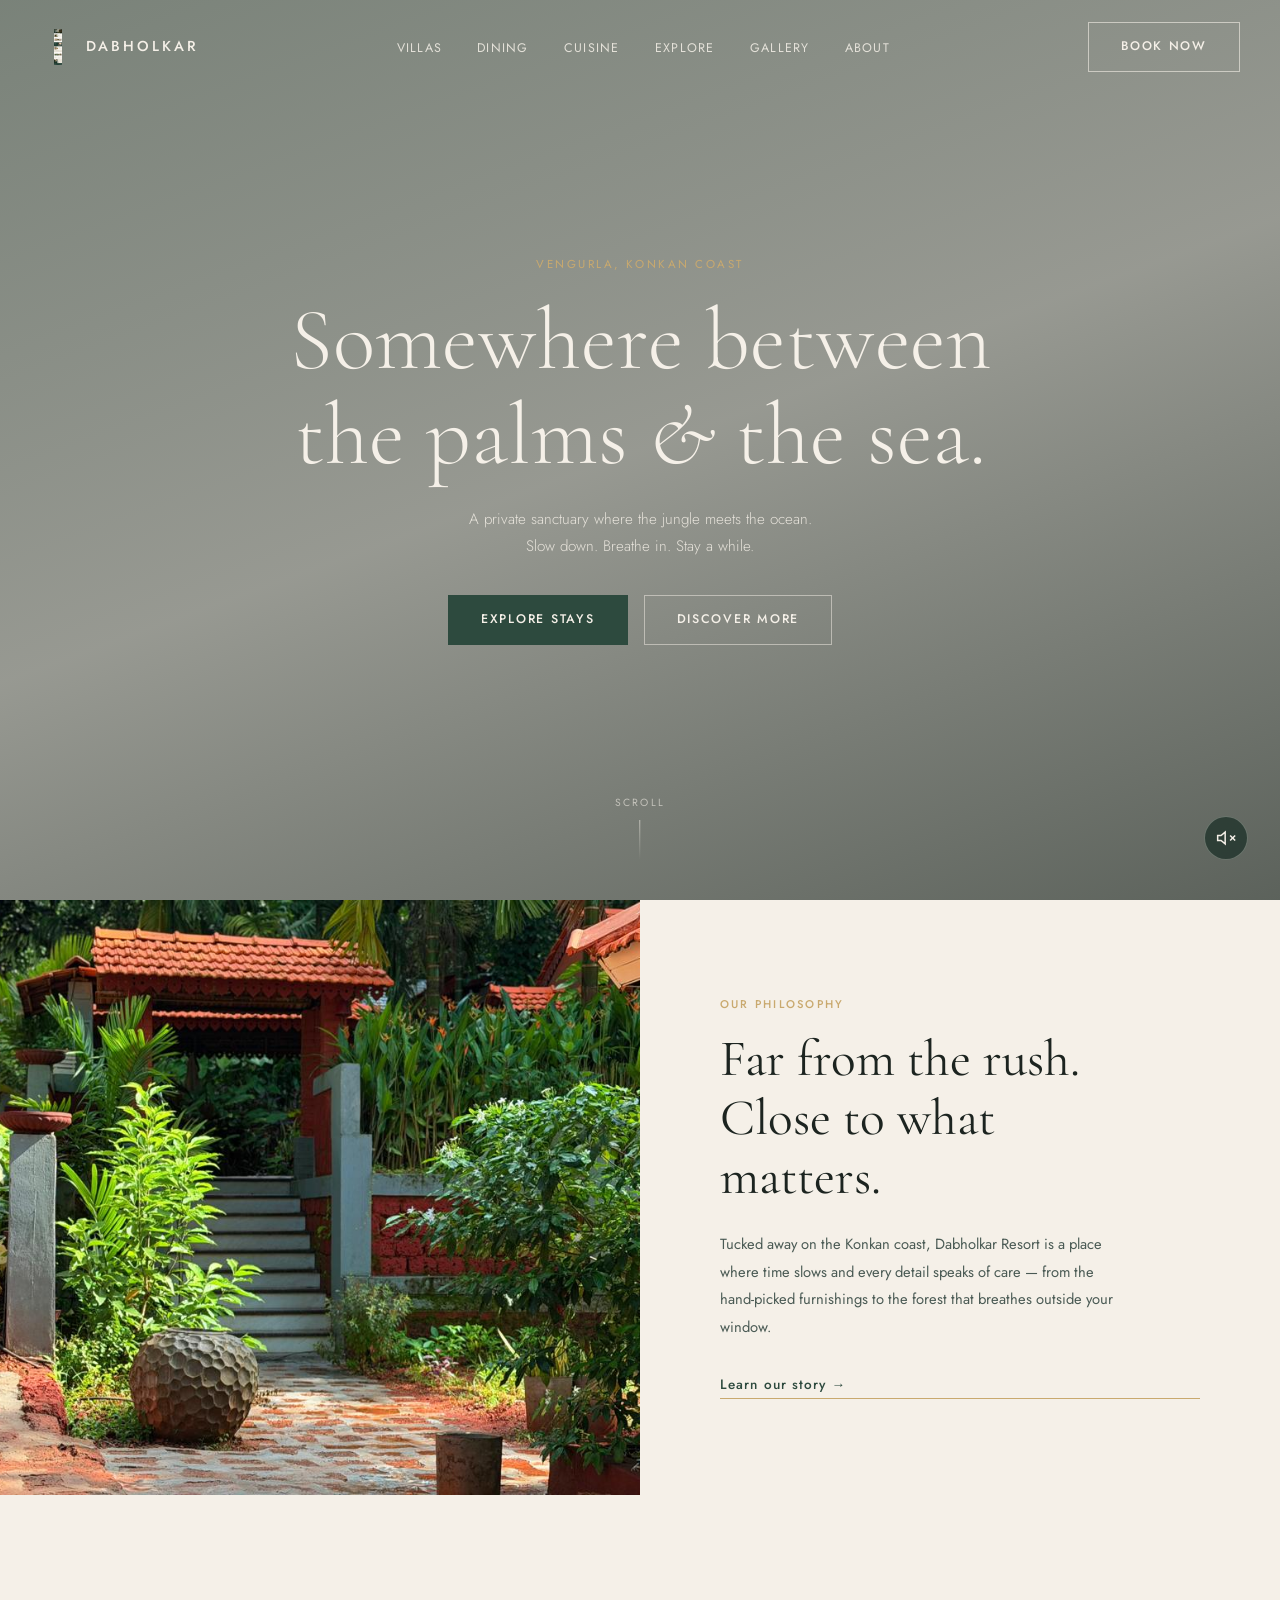
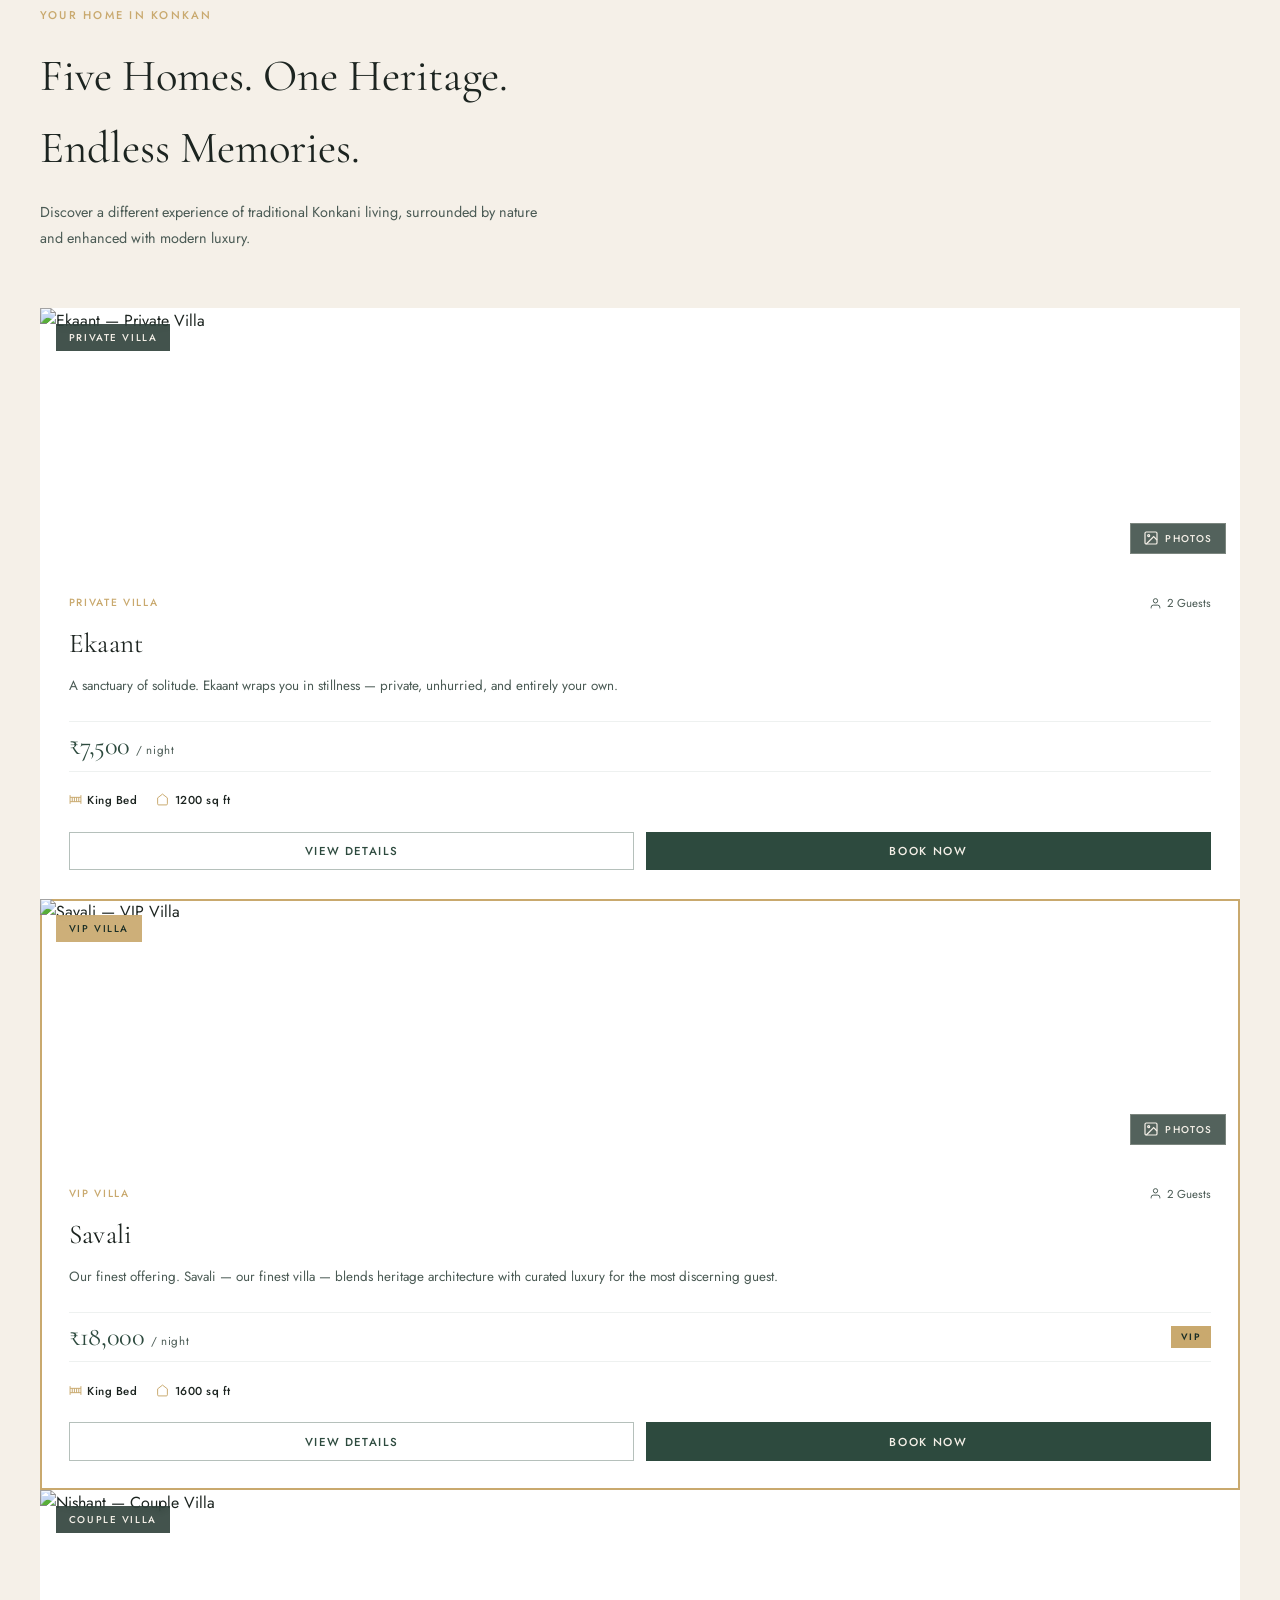
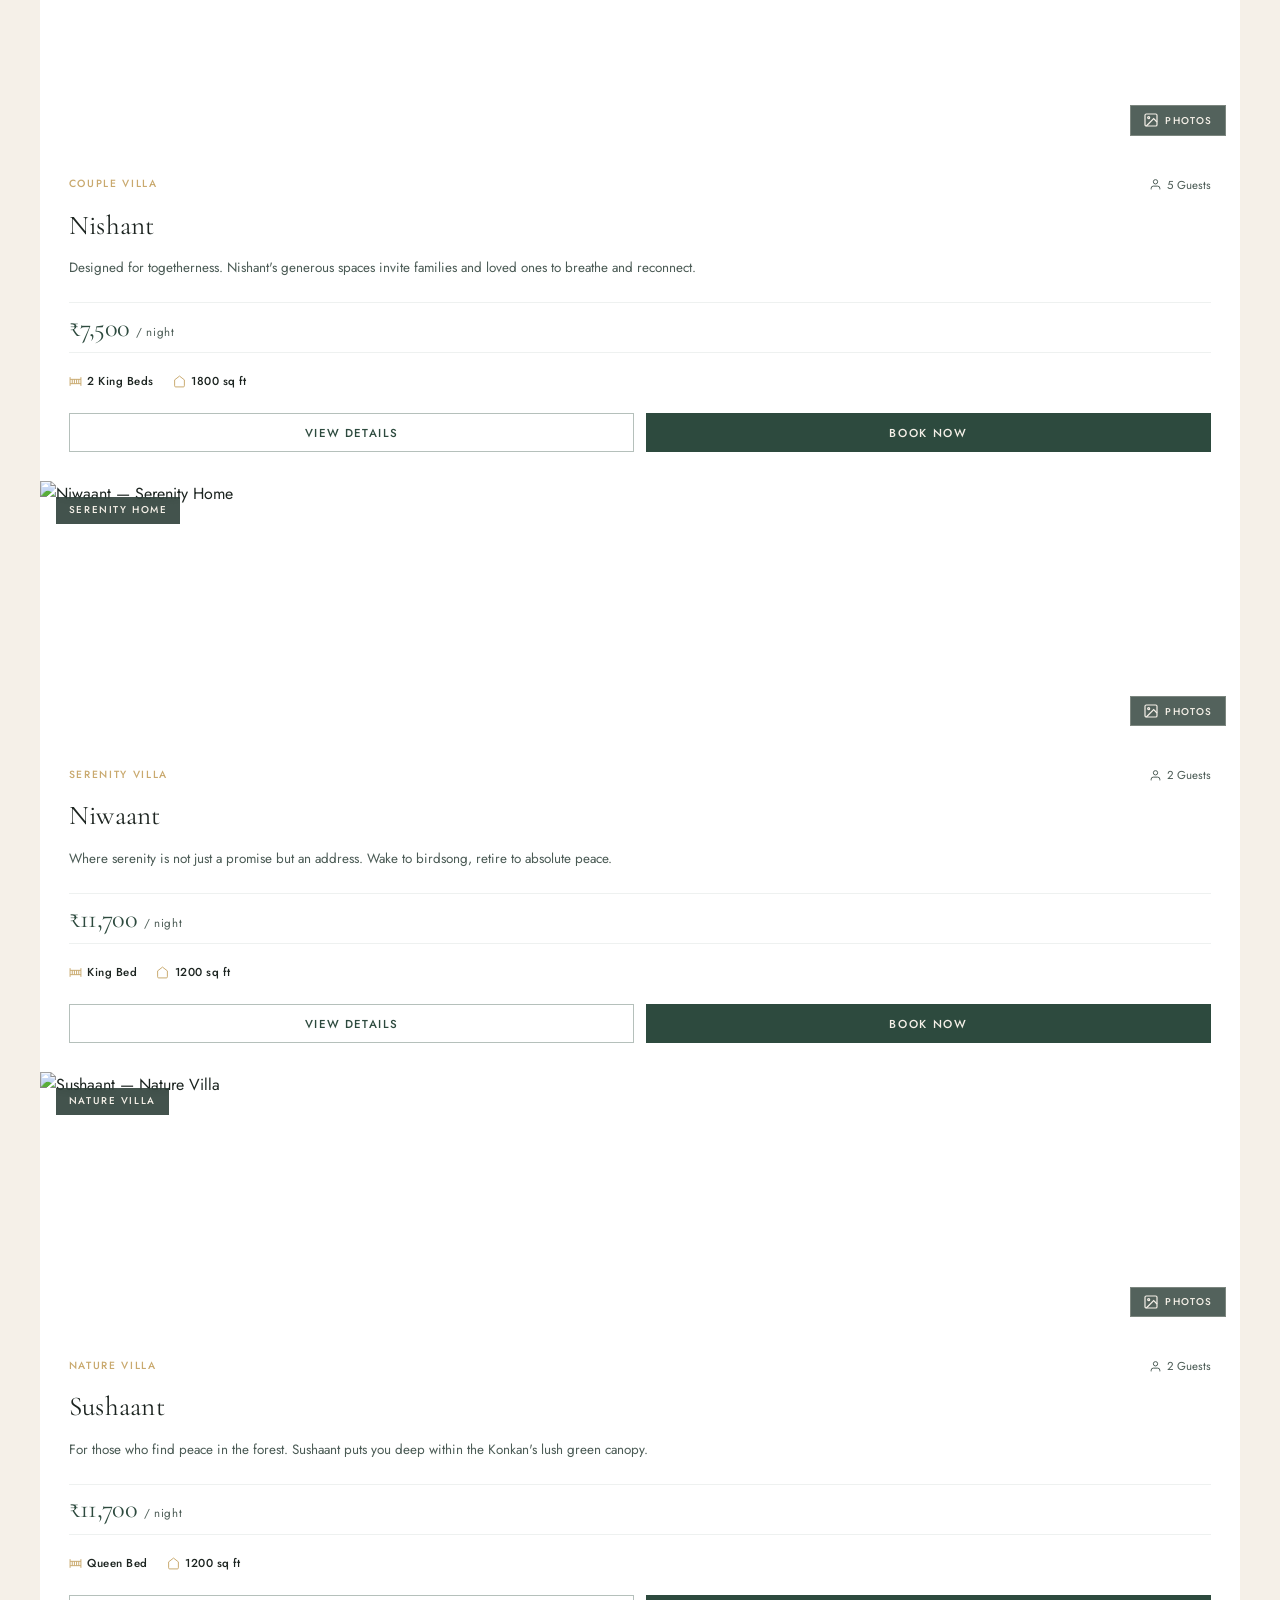
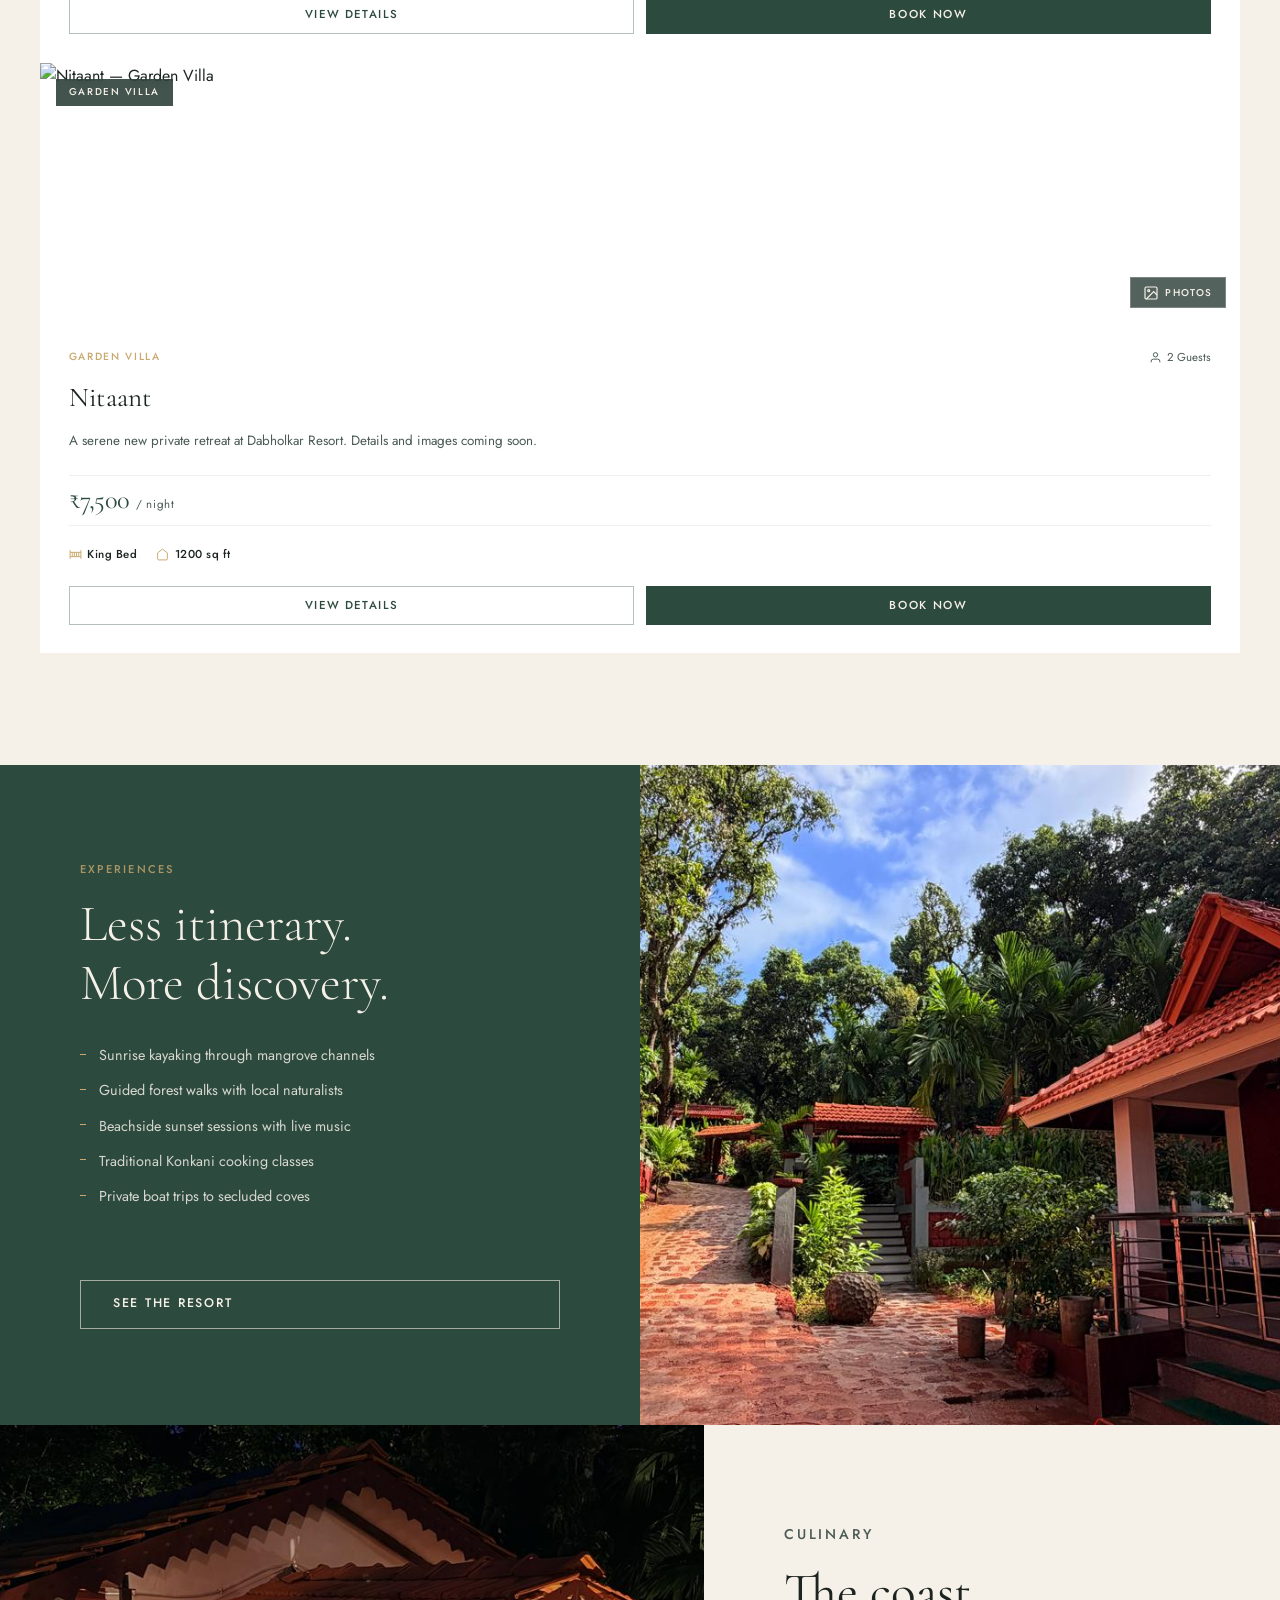
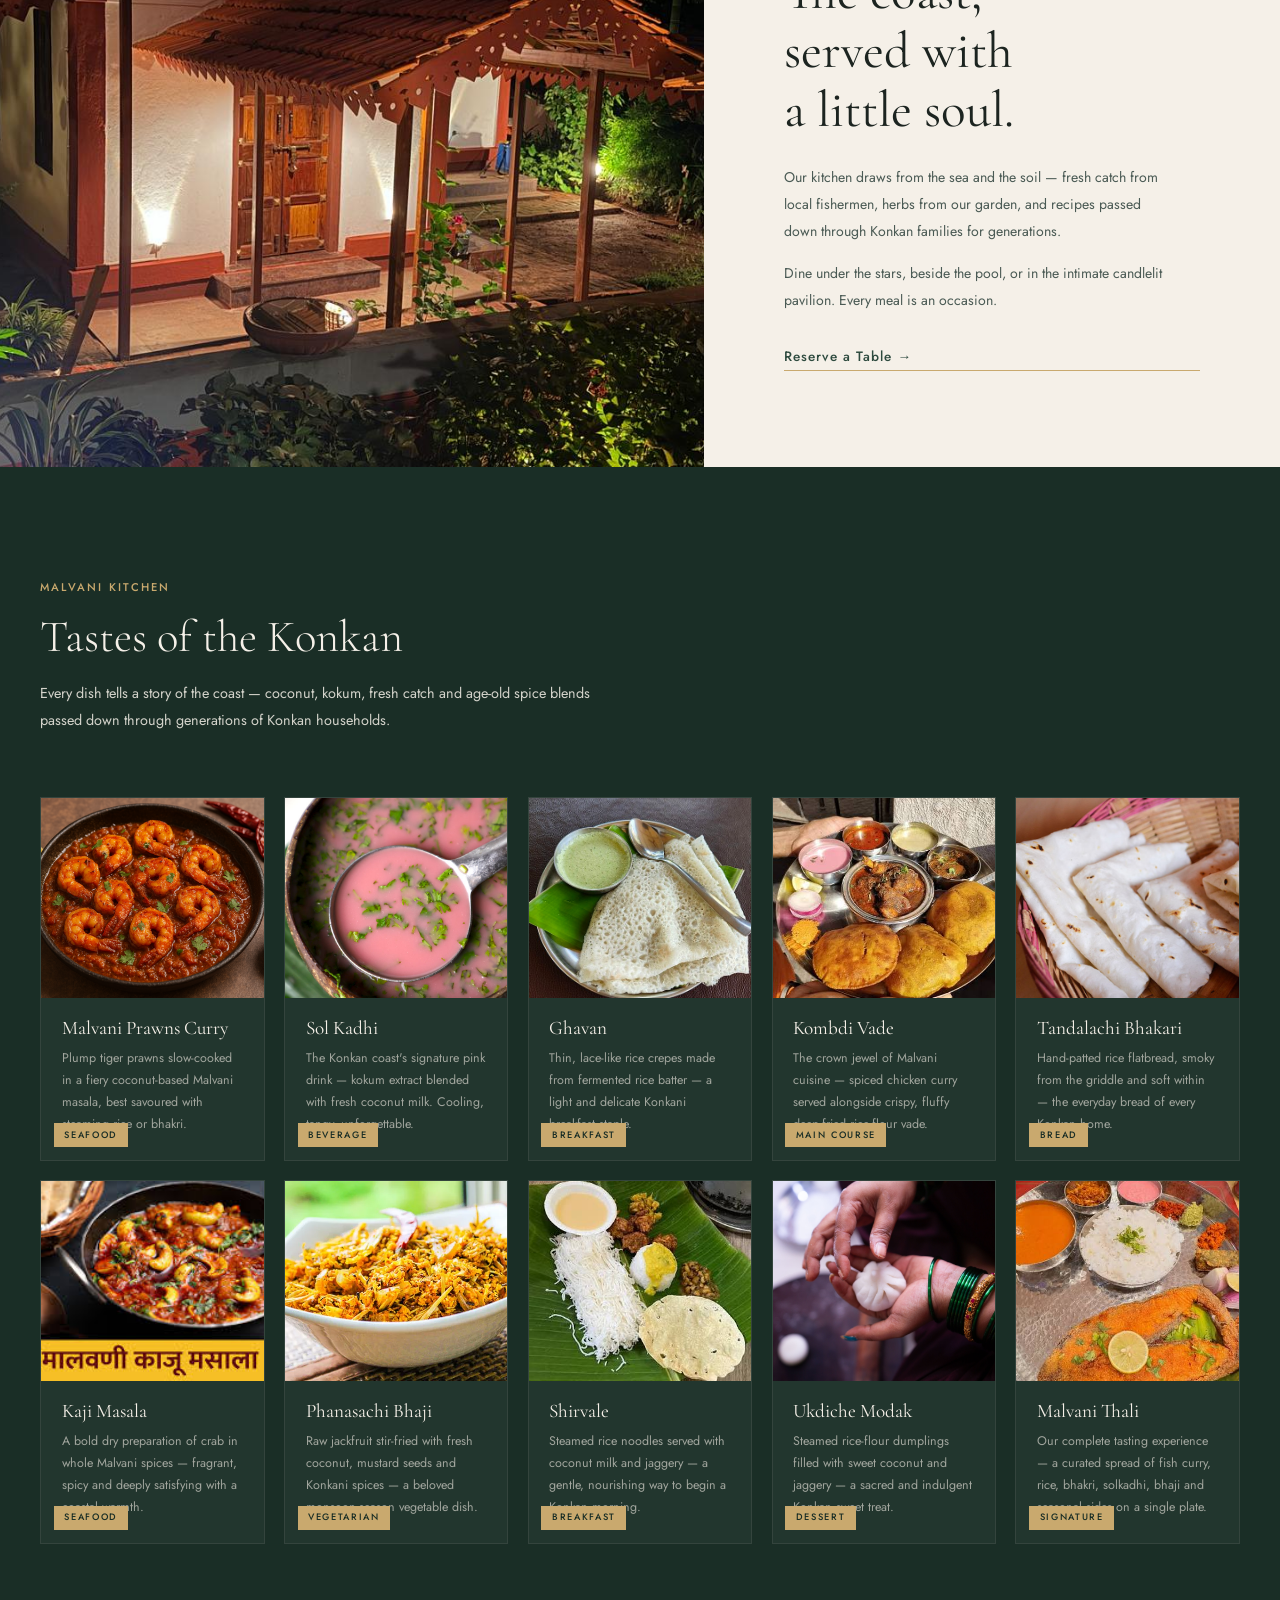
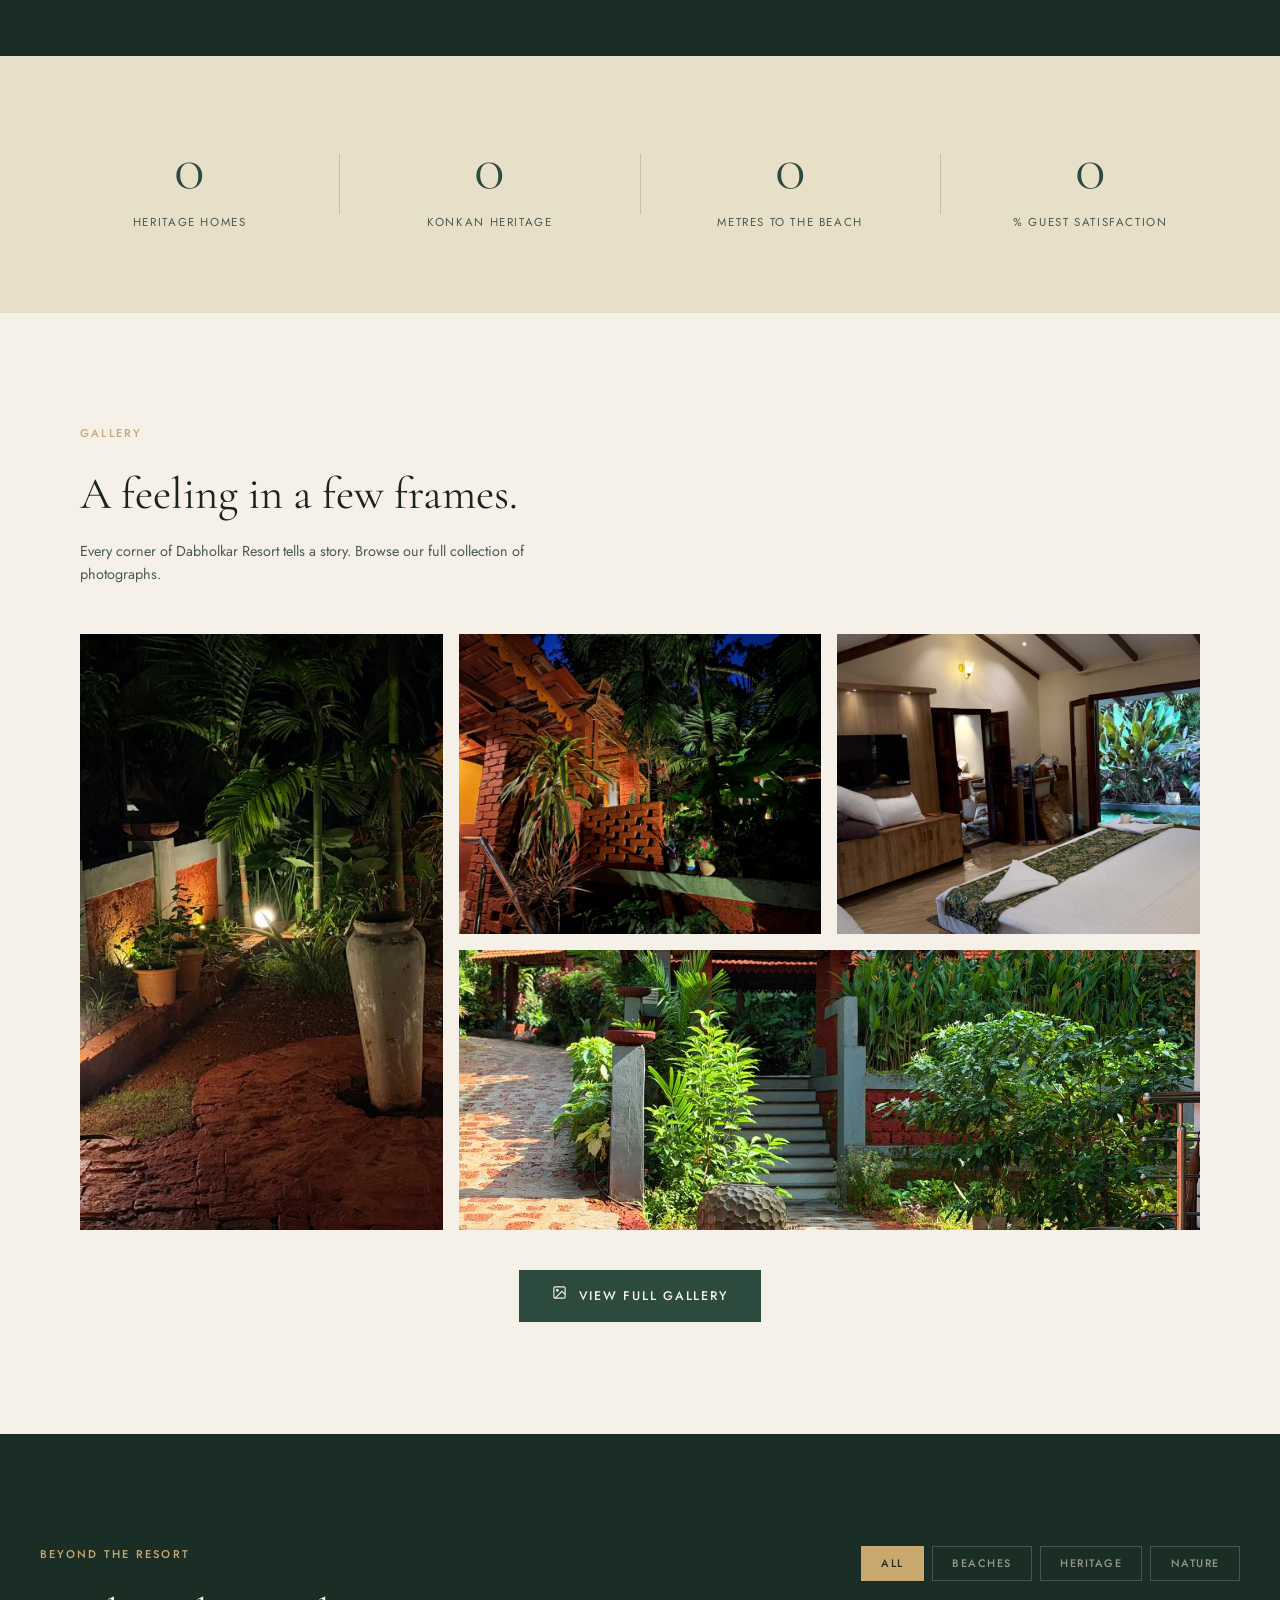
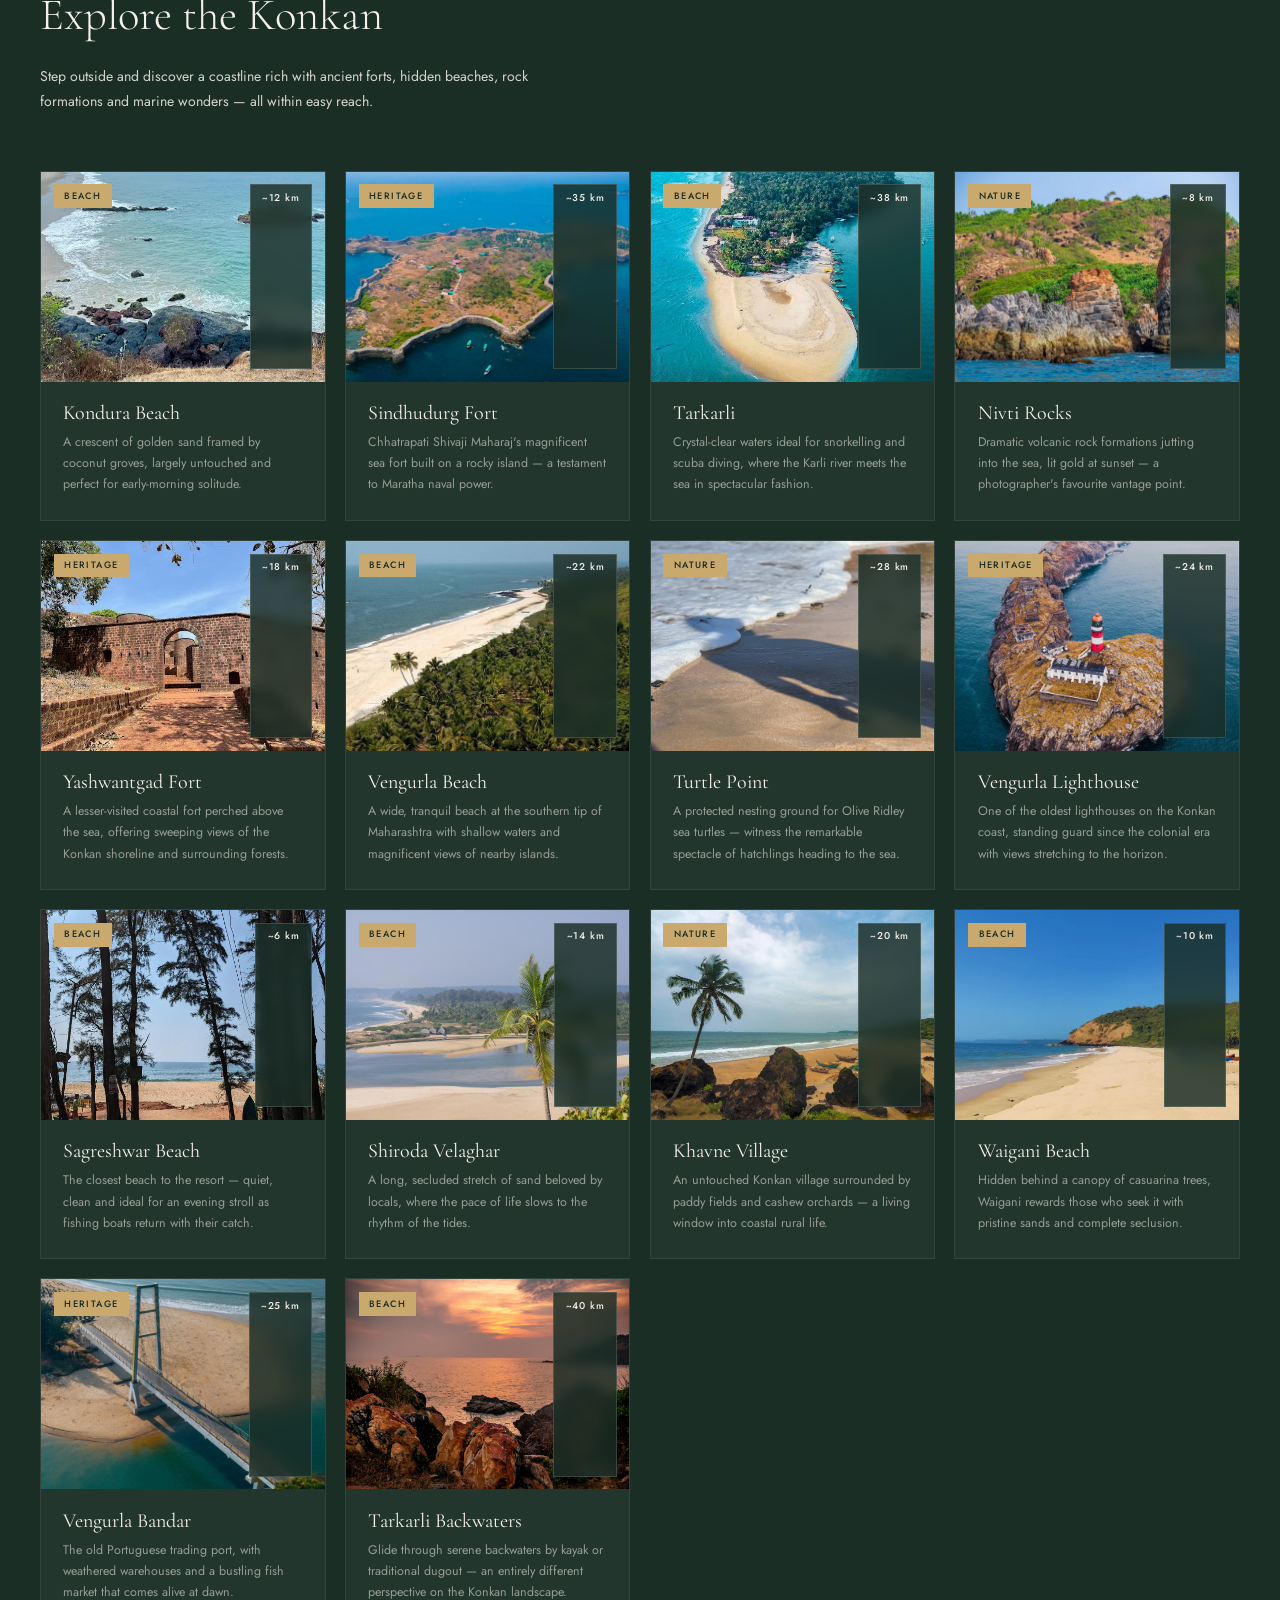
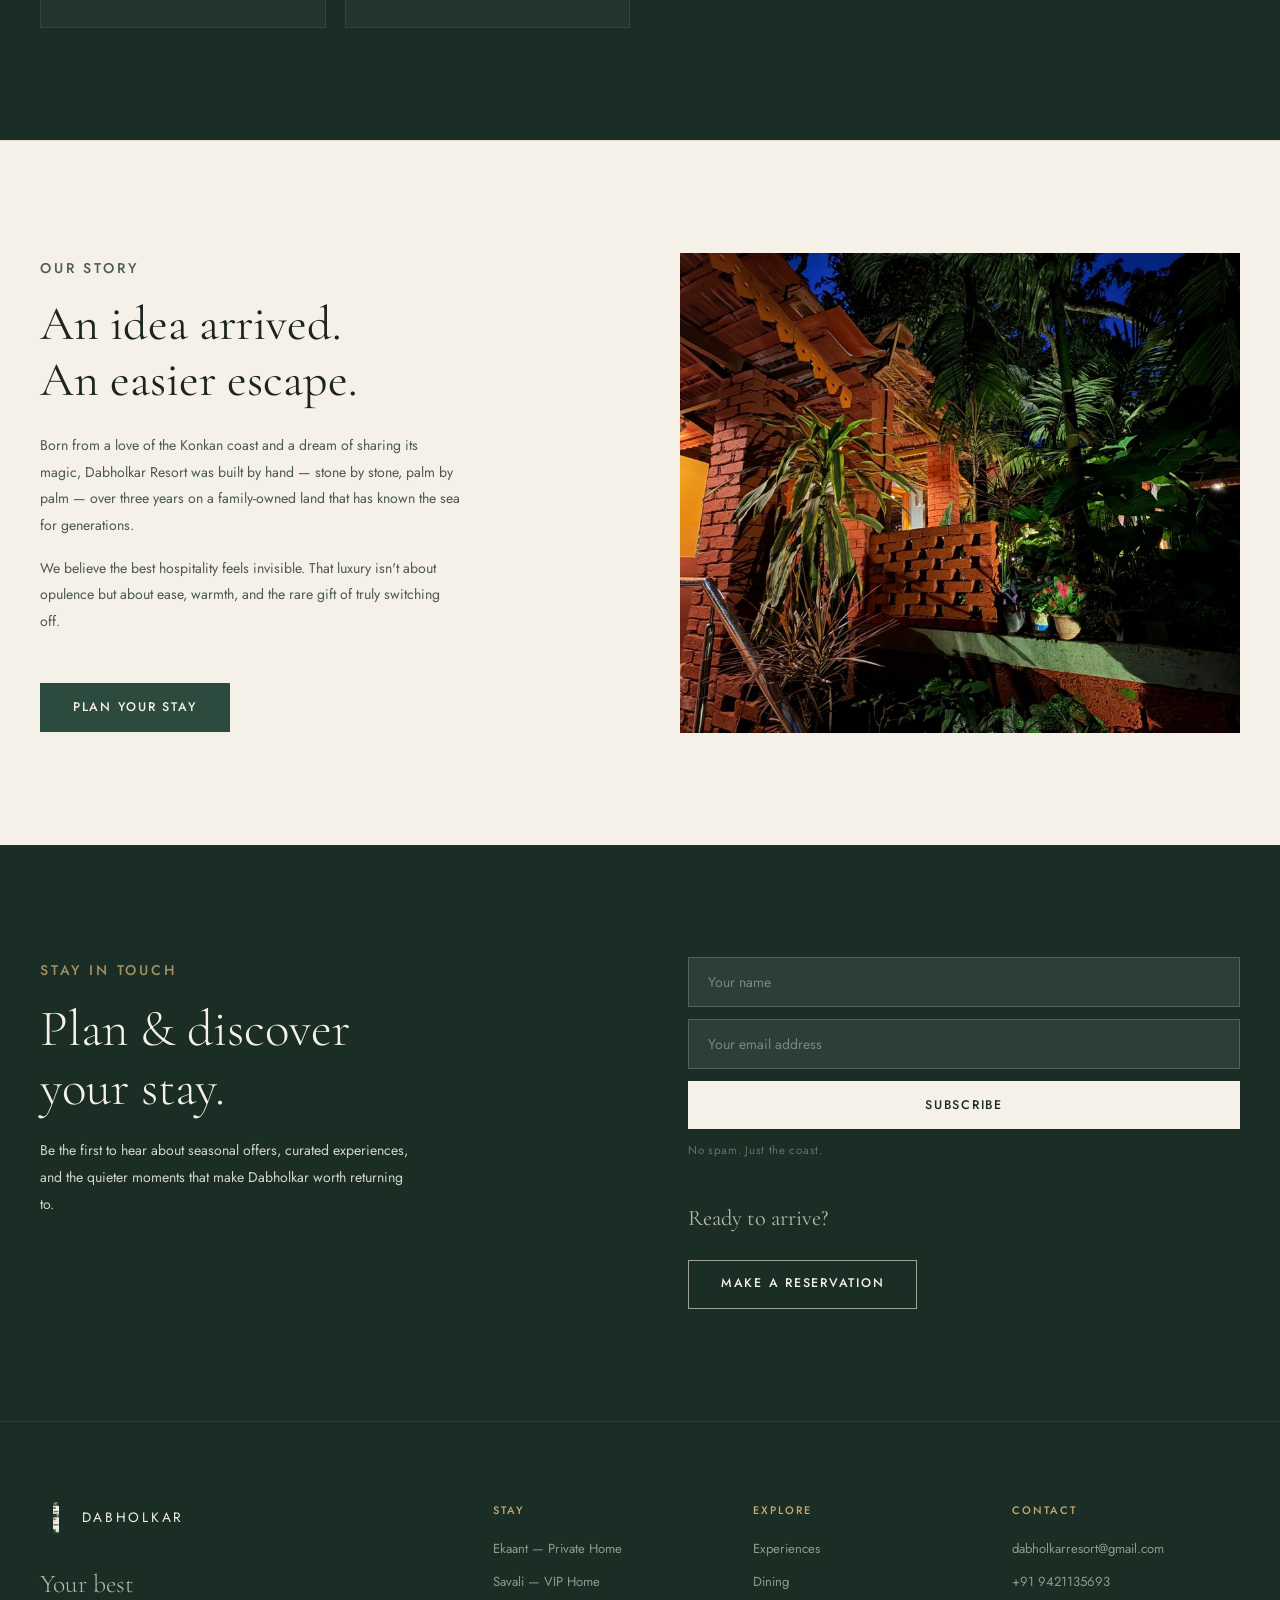
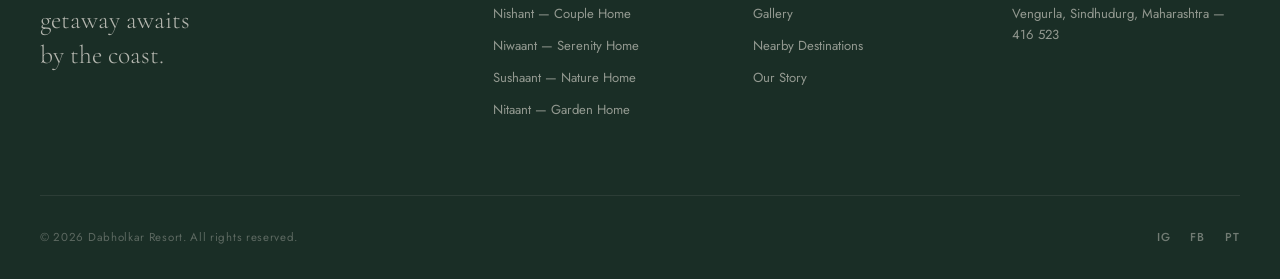
==== index.html @ eb730028 "Wire villa images from assets/villa_images subfolders for all 6 villas" ====
<!DOCTYPE html>
<html lang="en">
<head>
  <!-- Google Tag Manager -->
  <script>(function(w,d,s,l,i){w[l]=w[l]||[];w[l].push({'gtm.start':
  new Date().getTime(),event:'gtm.js'});var f=d.getElementsByTagName(s)[0],
  j=d.createElement(s),dl=l!='dataLayer'?'&l='+l:'';j.async=true;j.src=
  'https://www.googletagmanager.com/gtm.js?id='+i+dl;f.parentNode.insertBefore(j,f);
  })(window,document,'script','dataLayer','GTM-5DRPSPPC');</script>
  <!-- End Google Tag Manager -->
  <meta charset="UTF-8" />
  <meta name="viewport" content="width=device-width, initial-scale=1.0" />
  <meta name="google-site-verification" content="Y4ee2O3P2mKAMztFcOSThECDz1FkGsCVsDP0aff1sL8" />
  <!-- ── Primary SEO ─────────────────────────── -->
  <title>Dabholkar Resort — Luxury Heritage Stay in Vengurla, Konkan</title>
  <meta name="description" content="Dabholkar Resort is a private heritage retreat on the Konkan Coast, Vengurla. Five exclusive homes surrounded by nature, offering traditional Konkani living with modern luxury. Book your stay today." />
  <meta name="keywords" content="Dabholkar Resort, Konkan resort, Vengurla resort, luxury homestay Konkan, heritage resort Maharashtra, private villa Konkan Coast, Malvan resort, beach resort India" />
  <meta name="author" content="Dabholkar Resort" />
  <meta name="robots" content="index, follow" />
  <link rel="canonical" href="https://www.dabholkarresort.com/" />

  <!-- ── Open Graph (Facebook, WhatsApp, LinkedIn) ── -->
  <meta property="og:type"        content="website" />
  <meta property="og:site_name"   content="Dabholkar Resort" />
  <meta property="og:title"       content="Dabholkar Resort — Luxury Heritage Stay in Vengurla, Konkan" />
  <meta property="og:description" content="Five private homes on the Konkan Coast. Traditional Konkani living, surrounded by nature, enhanced with modern luxury. Book your exclusive stay." />
  <meta property="og:image"       content="https://www.dabholkarresort.com/assets/property1.jpeg" />
  <meta property="og:image:width"  content="1200" />
  <meta property="og:image:height" content="630" />
  <meta property="og:image:alt"    content="Dabholkar Resort — Vengurla, Konkan Coast" />
  <meta property="og:url"         content="https://www.dabholkarresort.com/" />
  <meta property="og:locale"      content="en_IN" />

  <!-- ── Twitter Card ────────────────────────── -->
  <meta name="twitter:card"        content="summary_large_image" />
  <meta name="twitter:title"       content="Dabholkar Resort — Luxury Heritage Stay in Vengurla, Konkan" />
  <meta name="twitter:description" content="Five private homes on the Konkan Coast. Traditional Konkani living with modern luxury. Book now." />
  <meta name="twitter:image"       content="https://www.dabholkarresort.com/assets/property1.jpeg" />

  <!-- ── Geo / Local SEO ─────────────────────── -->
  <meta name="geo.region"      content="IN-MH" />
  <meta name="geo.placename"   content="Vengurla, Maharashtra, India" />
  <meta name="geo.position"    content="15.8580;73.6333" />
  <meta name="ICBM"            content="15.8580, 73.6333" />

  <!-- ── Schema.org Structured Data ─────────── -->
  <script type="application/ld+json">
  {
    "@context": "https://schema.org",
    "@type": "LodgingBusiness",
    "name": "Dabholkar Resort",
    "description": "A private heritage retreat on the Konkan Coast with five exclusive homes offering traditional Konkani living and modern luxury.",
    "url": "https://www.dabholkarresort.com/",
    "logo": "https://www.dabholkarresort.com/assets/favicon.png",
    "image": "https://www.dabholkarresort.com/assets/property1.jpeg",
    "telephone": "+919764350333",
    "email": "hello@dabholkarresort.com",
    "priceRange": "₹₹₹",
    "starRating": { "@type": "Rating", "ratingValue": "5" },
    "address": {
      "@type": "PostalAddress",
      "addressLocality": "Vengurla",
      "addressRegion": "Maharashtra",
      "postalCode": "416516",
      "addressCountry": "IN"
    },
    "geo": {
      "@type": "GeoCoordinates",
      "latitude": "15.8580",
      "longitude": "73.6333"
    },
    "hasMap": "https://maps.google.com/?q=Vengurla,Maharashtra",
    "checkinTime": "14:00",
    "checkoutTime": "11:00",
    "amenityFeature": [
      { "@type": "LocationFeatureSpecification", "name": "Free WiFi",           "value": true },
      { "@type": "LocationFeatureSpecification", "name": "Private Balcony",     "value": true },
      { "@type": "LocationFeatureSpecification", "name": "Air Conditioning",    "value": true },
      { "@type": "LocationFeatureSpecification", "name": "Housekeeping",        "value": true },
      { "@type": "LocationFeatureSpecification", "name": "In-room Dining",      "value": true },
      { "@type": "LocationFeatureSpecification", "name": "Bathtub",             "value": true }
    ],
    "containsPlace": [
      { "@type": "Room", "name": "Ekaant — Private Home",  "description": "A sanctuary of solitude for 2 guests. King Bed, 480 sq ft.", "bed": "King size bed" },
      { "@type": "Room", "name": "Sushant — VIP Home",     "description": "Our finest offering with private plunge pool for 2 guests. 680 sq ft.", "bed": "King size bed and daybed" },
      { "@type": "Room", "name": "Nishant — Couple Home",  "description": "Generous spaces for up to 5 guests. Two queen beds, 760 sq ft.", "bed": "2 Queen beds" },
      { "@type": "Room", "name": "Niwaant — Serenity Home","description": "An ode to quietude for 2 guests. King Bed, 520 sq ft.", "bed": "King size bed" },
      { "@type": "Room", "name": "Savali — Nature Home",   "description": "Nestled in the forest canopy for 2 guests. Queen Bed, 440 sq ft.", "bed": "Queen size bed" }
    ],
    "sameAs": [
      "https://github.com/webdevpankaj27/Dabholkar_resort"
    ]
  }
  </script>

  <!-- ── Favicon ──────────────────────────────── -->
  <link rel="icon" type="image/png" href="./assets/favicon.png" />
  <link rel="apple-touch-icon"      href="./assets/favicon.png" />

  <!-- ── Styles & Fonts ───────────────────────── -->
  <link rel="stylesheet" href="styles.css" />
  <link rel="preconnect" href="https://fonts.googleapis.com" />
  <link rel="preconnect" href="https://fonts.gstatic.com" crossorigin />
  <link href="https://fonts.googleapis.com/css2?family=Cormorant+Garamond:ital,wght@0,300;0,400;0,500;1,300;1,400&family=Jost:wght@300;400;500&display=swap" rel="stylesheet" />
  <!-- Razorpay -->
  <script src="https://checkout.razorpay.com/v1/checkout.js"></script>
</head>
<body>
  <!-- Google Tag Manager (noscript) -->
  <noscript><iframe src="https://www.googletagmanager.com/ns.html?id=GTM-5DRPSPPC"
  height="0" width="0" style="display:none;visibility:hidden"></iframe></noscript>
  <!-- End Google Tag Manager (noscript) -->

  <!-- ═══════════════════════════════════════════
       NAVIGATION
  ═══════════════════════════════════════════ -->
  <nav class="navbar" id="navbar">
    <div class="nav-inner">
      <div class="nav-logo">
        <img src="./assets/logo.png" alt="Dabholkar Resort" class="logo-img" />
        <span class="logo-text">DABHOLKAR</span>
      </div>
      <ul class="nav-links">
        <li><a href="#rooms">Villas</a></li>
        <li><a href="#dining">Dining</a></li>
        <li><a href="#cuisine">Cuisine</a></li>
        <li><a href="#nearby">Explore</a></li>
        <li><a href="gallery.html">Gallery</a></li>
        <li><a href="#about">About</a></li>
      </ul>
      <div class="nav-cta">
        <a href="#book" class="btn btn-outline-light">Book Now</a>
      </div>
      <button class="nav-hamburger" id="hamburger" aria-label="Menu">
        <span></span><span></span><span></span>
      </button>
    </div>
  </nav>

  <!-- Mobile menu -->
  <div class="mobile-menu" id="mobileMenu">
    <ul>
      <li><a href="#rooms">Villas</a></li>
      <li><a href="#dining">Dining</a></li>
      <li><a href="#cuisine">Cuisine</a></li>
      <li><a href="#nearby">Explore</a></li>
      <li><a href="#gallery">Gallery</a></li>
      <li><a href="#about">About</a></li>
      <li><a href="#book" class="btn btn-solid">Book Now</a></li>
    </ul>
  </div>

  <!-- ═══════════════════════════════════════════
       HERO — full-screen video
  ═══════════════════════════════════════════ -->
  <section class="hero" id="home">
    <div class="hero-video-wrap">
      <video autoplay muted loop playsinline class="hero-video" id="heroVideo">
        <source src="./hero.mp4" type="video/mp4" />
      </video>
      <div class="hero-overlay"></div>
      <!-- Unmute button -->
      <button class="hero-unmute-btn" id="heroUnmuteBtn" aria-label="Unmute video">
        <svg class="icon-muted" width="20" height="20" viewBox="0 0 24 24" fill="none" stroke="currentColor" stroke-width="1.8"><polygon points="11 5 6 9 2 9 2 15 6 15 11 19 11 5"/><line x1="23" y1="9" x2="17" y2="15"/><line x1="17" y1="9" x2="23" y2="15"/></svg>
        <svg class="icon-unmuted" width="20" height="20" viewBox="0 0 24 24" fill="none" stroke="currentColor" stroke-width="1.8" style="display:none"><polygon points="11 5 6 9 2 9 2 15 6 15 11 19 11 5"/><path d="M19.07 4.93a10 10 0 0 1 0 14.14"/><path d="M15.54 8.46a5 5 0 0 1 0 7.07"/></svg>
      </button>
    </div>
    <div class="hero-content">
      <p class="hero-eyebrow">Vengurla, Konkan Coast</p>
      <h1 class="hero-headline" id="site-headline">Somewhere between<br />the palms <em>&amp;</em> the sea.</h1>
      <p class="hero-sub" id="site-subtext">A private sanctuary where the jungle meets the ocean.<br />Slow down. Breathe in. Stay a while.</p>
      <div class="hero-actions">
        <a href="#rooms" class="btn btn-solid">Explore Stays</a>
        <a href="#experience" class="btn btn-ghost">Discover More</a>
      </div>
    </div>
    <div class="hero-scroll-hint">
      <span>Scroll</span>
      <div class="scroll-line"></div>
    </div>
  </section>

  <!-- ═══════════════════════════════════════════
       INTRO — tagline split
  ═══════════════════════════════════════════ -->
  <section class="intro" id="intro">
    <div class="intro-image reveal">
      <img src="./assets/property1.jpeg" alt="Resort property" />
    </div>
    <div class="intro-text reveal">
      <p class="section-label">Our Philosophy</p>
      <h2 class="intro-headline">Far from the rush.<br />Close to what<br />matters.</h2>
      <p class="intro-body">Tucked away on the Konkan coast, Dabholkar Resort is a place where time slows and every detail speaks of care — from the hand-picked furnishings to the forest that breathes outside your window.</p>
      <a href="#about" class="link-arrow">Learn our story →</a>
    </div>
  </section>

  <!-- ═══════════════════════════════════════════
       HOMES — 5 properties
  ═══════════════════════════════════════════ -->
  <section class="rooms" id="rooms">
    <div class="rooms-header reveal">
      <p class="section-label">Your Home in Konkan</p>
      <h2>Five Homes. One Heritage.<br />Endless Memories.</h2>
      <p class="rooms-subhead">Discover a different experience of traditional Konkani living, surrounded by nature and enhanced with modern luxury.</p>
    </div>
    <div class="rooms-grid rooms-grid--6">

      <!-- EKAANT -->
      <article class="room-card reveal" data-home="ekaant">
        <div class="room-card-img">
          <img src="./assets/villa_images/ekaant/ekaant.jpeg" alt="Ekaant — Private Villa" />
          <div class="room-card-badge">Private Villa</div>
          <button class="room-card-gallery-btn" data-home="ekaant" aria-label="View gallery">
            <svg width="16" height="16" viewBox="0 0 24 24" fill="none" stroke="currentColor" stroke-width="1.8"><rect x="3" y="3" width="18" height="18" rx="2"/><circle cx="8.5" cy="8.5" r="1.5"/><polyline points="21 15 16 10 5 21"/></svg>
            Photos
          </button>
        </div>
        <div class="room-card-body">
          <div class="room-card-meta">
            <span class="room-type">Private Villa</span>
            <span class="room-guests">
              <svg width="13" height="13" viewBox="0 0 24 24" fill="none" stroke="currentColor" stroke-width="1.8"><path d="M20 21v-2a4 4 0 0 0-4-4H8a4 4 0 0 0-4 4v2"/><circle cx="12" cy="7" r="4"/></svg>
              2 Guests
            </span>
          </div>
          <h3>Ekaant</h3>
          <p class="room-card-desc">A sanctuary of solitude. Ekaant wraps you in stillness — private, unhurried, and entirely your own.</p>
          <div class="room-card-price">
            <span class="rcp-amount">₹7,500</span>
            <span class="rcp-per">/ night</span>
          </div>
          <div class="room-card-specs">
            <span><svg width="13" height="13" viewBox="0 0 24 24" fill="none" stroke="currentColor" stroke-width="1.8"><path d="M2 4v16M22 4v16M2 8h20M2 16h20M6 8v8M10 8v8M14 8v8M18 8v8"/></svg> King Bed</span>
            <span><svg width="13" height="13" viewBox="0 0 24 24" fill="none" stroke="currentColor" stroke-width="1.8"><path d="M3 9l9-7 9 7v11a2 2 0 0 1-2 2H5a2 2 0 0 1-2-2z"/></svg> 1200 sq ft</span>
          </div>
          <div class="room-card-actions">
            <button class="btn btn-details" data-home="ekaant">View Details</button>
            <button class="btn btn-solid btn-book" data-home="ekaant">Book Now</button>
          </div>
        </div>
      </article>

      <!-- SAVALI VIP -->
      <article class="room-card room-card--featured reveal" data-home="savali">
        <div class="room-card-img">
          <img src="./assets/villa_images/savali/niwaant.jpeg" alt="Savali — VIP Villa" />
          <div class="room-card-badge room-card-badge--vip">VIP Villa</div>
          <button class="room-card-gallery-btn" data-home="savali" aria-label="View gallery">
            <svg width="16" height="16" viewBox="0 0 24 24" fill="none" stroke="currentColor" stroke-width="1.8"><rect x="3" y="3" width="18" height="18" rx="2"/><circle cx="8.5" cy="8.5" r="1.5"/><polyline points="21 15 16 10 5 21"/></svg>
            Photos
          </button>
        </div>
        <div class="room-card-body">
          <div class="room-card-meta">
            <span class="room-type">VIP Villa</span>
            <span class="room-guests">
              <svg width="13" height="13" viewBox="0 0 24 24" fill="none" stroke="currentColor" stroke-width="1.8"><path d="M20 21v-2a4 4 0 0 0-4-4H8a4 4 0 0 0-4 4v2"/><circle cx="12" cy="7" r="4"/></svg>
              2 Guests
            </span>
          </div>
          <h3>Savali</h3>
          <p class="room-card-desc">Our finest offering. Savali — our finest villa — blends heritage architecture with curated luxury for the most discerning guest.</p>
          <div class="room-card-price">
            <span class="rcp-amount">₹18,000</span>
            <span class="rcp-per">/ night</span>
            <span class="rcp-tag">VIP</span>
          </div>
          <div class="room-card-specs">
            <span><svg width="13" height="13" viewBox="0 0 24 24" fill="none" stroke="currentColor" stroke-width="1.8"><path d="M2 4v16M22 4v16M2 8h20M2 16h20M6 8v8M10 8v8M14 8v8M18 8v8"/></svg> King Bed</span>
            <span><svg width="13" height="13" viewBox="0 0 24 24" fill="none" stroke="currentColor" stroke-width="1.8"><path d="M3 9l9-7 9 7v11a2 2 0 0 1-2 2H5a2 2 0 0 1-2-2z"/></svg> 1600 sq ft</span>
          </div>
          <div class="room-card-actions">
            <button class="btn btn-details" data-home="savali">View Details</button>
            <button class="btn btn-solid btn-book" data-home="savali">Book Now</button>
          </div>
        </div>
      </article>

      <!-- NISHANT -->
      <article class="room-card reveal" data-home="nishant">
        <div class="room-card-img">
          <img src="./assets/villa_images/nishaant/roominterior1.jpeg" alt="Nishant — Couple Villa" />
          <div class="room-card-badge">Couple Villa</div>
          <button class="room-card-gallery-btn" data-home="nishant" aria-label="View gallery">
            <svg width="16" height="16" viewBox="0 0 24 24" fill="none" stroke="currentColor" stroke-width="1.8"><rect x="3" y="3" width="18" height="18" rx="2"/><circle cx="8.5" cy="8.5" r="1.5"/><polyline points="21 15 16 10 5 21"/></svg>
            Photos
          </button>
        </div>
        <div class="room-card-body">
          <div class="room-card-meta">
            <span class="room-type">Couple Villa</span>
            <span class="room-guests">
              <svg width="13" height="13" viewBox="0 0 24 24" fill="none" stroke="currentColor" stroke-width="1.8"><path d="M20 21v-2a4 4 0 0 0-4-4H8a4 4 0 0 0-4 4v2"/><circle cx="12" cy="7" r="4"/></svg>
              5 Guests
            </span>
          </div>
          <h3>Nishant</h3>
          <p class="room-card-desc">Designed for togetherness. Nishant's generous spaces invite families and loved ones to breathe and reconnect.</p>
          <div class="room-card-price">
            <span class="rcp-amount">₹7,500</span>
            <span class="rcp-per">/ night</span>
          </div>
          <div class="room-card-specs">
            <span><svg width="13" height="13" viewBox="0 0 24 24" fill="none" stroke="currentColor" stroke-width="1.8"><path d="M2 4v16M22 4v16M2 8h20M2 16h20M6 8v8M10 8v8M14 8v8M18 8v8"/></svg> 2 King Beds</span>
            <span><svg width="13" height="13" viewBox="0 0 24 24" fill="none" stroke="currentColor" stroke-width="1.8"><path d="M3 9l9-7 9 7v11a2 2 0 0 1-2 2H5a2 2 0 0 1-2-2z"/></svg> 1800 sq ft</span>
          </div>
          <div class="room-card-actions">
            <button class="btn btn-details" data-home="nishant">View Details</button>
            <button class="btn btn-solid btn-book" data-home="nishant">Book Now</button>
          </div>
        </div>
      </article>

      <!-- NIWAANT -->
      <article class="room-card reveal" data-home="niwaant">
        <div class="room-card-img">
          <img src="./assets/villa_images/niwaant/nitaant.jpeg" alt="Niwaant — Serenity Home" />
          <div class="room-card-badge">Serenity Home</div>
          <button class="room-card-gallery-btn" data-home="niwaant" aria-label="View gallery">
            <svg width="16" height="16" viewBox="0 0 24 24" fill="none" stroke="currentColor" stroke-width="1.8"><rect x="3" y="3" width="18" height="18" rx="2"/><circle cx="8.5" cy="8.5" r="1.5"/><polyline points="21 15 16 10 5 21"/></svg>
            Photos
          </button>
        </div>
        <div class="room-card-body">
          <div class="room-card-meta">
            <span class="room-type">Serenity Villa</span>
            <span class="room-guests">
              <svg width="13" height="13" viewBox="0 0 24 24" fill="none" stroke="currentColor" stroke-width="1.8"><path d="M20 21v-2a4 4 0 0 0-4-4H8a4 4 0 0 0-4 4v2"/><circle cx="12" cy="7" r="4"/></svg>
              2 Guests
            </span>
          </div>
          <h3>Niwaant</h3>
          <p class="room-card-desc">Where serenity is not just a promise but an address. Wake to birdsong, retire to absolute peace.</p>
          <div class="room-card-price">
            <span class="rcp-amount">₹11,700</span>
            <span class="rcp-per">/ night</span>
          </div>
          <div class="room-card-specs">
            <span><svg width="13" height="13" viewBox="0 0 24 24" fill="none" stroke="currentColor" stroke-width="1.8"><path d="M2 4v16M22 4v16M2 8h20M2 16h20M6 8v8M10 8v8M14 8v8M18 8v8"/></svg> King Bed</span>
            <span><svg width="13" height="13" viewBox="0 0 24 24" fill="none" stroke="currentColor" stroke-width="1.8"><path d="M3 9l9-7 9 7v11a2 2 0 0 1-2 2H5a2 2 0 0 1-2-2z"/></svg> 1200 sq ft</span>
          </div>
          <div class="room-card-actions">
            <button class="btn btn-details" data-home="niwaant">View Details</button>
            <button class="btn btn-solid btn-book" data-home="niwaant">Book Now</button>
          </div>
        </div>
      </article>

      <!-- SAVALI -->
      <article class="room-card reveal" data-home="sushaant">
        <div class="room-card-img">
          <img src="./assets/villa_images/sushaant/sushant.jpeg" alt="Sushaant — Nature Villa" />
          <div class="room-card-badge">Nature Villa</div>
          <button class="room-card-gallery-btn" data-home="sushaant" aria-label="View gallery">
            <svg width="16" height="16" viewBox="0 0 24 24" fill="none" stroke="currentColor" stroke-width="1.8"><rect x="3" y="3" width="18" height="18" rx="2"/><circle cx="8.5" cy="8.5" r="1.5"/><polyline points="21 15 16 10 5 21"/></svg>
            Photos
          </button>
        </div>
        <div class="room-card-body">
          <div class="room-card-meta">
            <span class="room-type">Nature Villa</span>
            <span class="room-guests">
              <svg width="13" height="13" viewBox="0 0 24 24" fill="none" stroke="currentColor" stroke-width="1.8"><path d="M20 21v-2a4 4 0 0 0-4-4H8a4 4 0 0 0-4 4v2"/><circle cx="12" cy="7" r="4"/></svg>
              2 Guests
            </span>
          </div>
          <h3>Sushaant</h3>
          <p class="room-card-desc">For those who find peace in the forest. Sushaant puts you deep within the Konkan's lush green canopy.</p>
          <div class="room-card-price">
            <span class="rcp-amount">₹11,700</span>
            <span class="rcp-per">/ night</span>
          </div>
          <div class="room-card-specs">
            <span><svg width="13" height="13" viewBox="0 0 24 24" fill="none" stroke="currentColor" stroke-width="1.8"><path d="M2 4v16M22 4v16M2 8h20M2 16h20M6 8v8M10 8v8M14 8v8M18 8v8"/></svg> Queen Bed</span>
            <span><svg width="13" height="13" viewBox="0 0 24 24" fill="none" stroke="currentColor" stroke-width="1.8"><path d="M3 9l9-7 9 7v11a2 2 0 0 1-2 2H5a2 2 0 0 1-2-2z"/></svg> 1200 sq ft</span>
          </div>
          <div class="room-card-actions">
            <button class="btn btn-details" data-home="sushaant">View Details</button>
            <button class="btn btn-solid btn-book" data-home="sushaant">Book Now</button>
          </div>
        </div>
      </article>

      <!-- NITAANT -->
      <article class="room-card reveal" data-home="nitaant">
        <div class="room-card-img">
          <img src="./assets/villa_images/nitaant/nitaant.jpeg" alt="Nitaant — Garden Villa" />
          <div class="room-card-badge">Garden Villa</div>
          <button class="room-card-gallery-btn" data-home="nitaant" aria-label="View gallery">
            <svg width="16" height="16" viewBox="0 0 24 24" fill="none" stroke="currentColor" stroke-width="1.8"><rect x="3" y="3" width="18" height="18" rx="2"/><circle cx="8.5" cy="8.5" r="1.5"/><polyline points="21 15 16 10 5 21"/></svg>
            Photos
          </button>
        </div>
        <div class="room-card-body">
          <div class="room-card-meta">
            <span class="room-type">Garden Villa</span>
            <span class="room-guests">
              <svg width="13" height="13" viewBox="0 0 24 24" fill="none" stroke="currentColor" stroke-width="1.8"><path d="M20 21v-2a4 4 0 0 0-4-4H8a4 4 0 0 0-4 4v2"/><circle cx="12" cy="7" r="4"/></svg>
              2 Guests
            </span>
          </div>
          <h3>Nitaant</h3>
          <p class="room-card-desc">A serene new private retreat at Dabholkar Resort. Details and images coming soon.</p>
          <div class="room-card-price">
            <span class="rcp-amount">₹7,500</span>
            <span class="rcp-per">/ night</span>
          </div>
          <div class="room-card-specs">
            <span><svg width="13" height="13" viewBox="0 0 24 24" fill="none" stroke="currentColor" stroke-width="1.8"><path d="M2 4v16M22 4v16M2 8h20M2 16h20M6 8v8M10 8v8M14 8v8M18 8v8"/></svg> King Bed</span>
            <span><svg width="13" height="13" viewBox="0 0 24 24" fill="none" stroke="currentColor" stroke-width="1.8"><path d="M3 9l9-7 9 7v11a2 2 0 0 1-2 2H5a2 2 0 0 1-2-2z"/></svg> 1200 sq ft</span>
          </div>
          <div class="room-card-actions">
            <button class="btn btn-details" data-home="nitaant">View Details</button>
            <button class="btn btn-solid btn-book" data-home="nitaant">Book Now</button>
          </div>
        </div>
      </article>


    </div>
  </section>

  <!-- ═══════════════════════════════════════════
       ROOM DETAILS MODAL
  ═══════════════════════════════════════════ -->
  <div class="modal-overlay" id="detailsModal" role="dialog" aria-modal="true" aria-label="Room details" hidden>
    <div class="modal modal--details">
      <button class="modal-close" id="detailsModalClose" aria-label="Close">
        <svg width="20" height="20" viewBox="0 0 24 24" fill="none" stroke="currentColor" stroke-width="1.8"><line x1="18" y1="6" x2="6" y2="18"/><line x1="6" y1="6" x2="18" y2="18"/></svg>
      </button>

      <!-- Gallery strip -->
      <div class="md-gallery">
        <div class="md-gallery-track" id="mdGalleryTrack">
          <!-- images injected by JS -->
        </div>
        <button class="md-gallery-nav md-gallery-nav--prev" id="mdPrev" aria-label="Previous photo">
          <svg width="18" height="18" viewBox="0 0 24 24" fill="none" stroke="currentColor" stroke-width="2"><polyline points="15 18 9 12 15 6"/></svg>
        </button>
        <button class="md-gallery-nav md-gallery-nav--next" id="mdNext" aria-label="Next photo">
          <svg width="18" height="18" viewBox="0 0 24 24" fill="none" stroke="currentColor" stroke-width="2"><polyline points="9 18 15 12 9 6"/></svg>
        </button>
        <div class="md-gallery-dots" id="mdDots"></div>
      </div>

      <!-- Content -->
      <div class="md-content">
        <div class="md-header">
          <div>
            <span class="md-type" id="mdType"></span>
            <h2 class="md-name" id="mdName"></h2>
          </div>
          <button class="btn btn-solid md-book-btn" id="mdBookBtn">Book This Home</button>
        </div>

        <div class="md-body">
          <div class="md-left">
            <p class="md-desc" id="mdDesc"></p>
            <div class="md-specs" id="mdSpecs">
              <!-- injected -->
            </div>
            <div class="md-facilities">
              <h4>Room Facilities</h4>
              <ul id="mdFacilities"><!-- injected --></ul>
            </div>
          </div>
          <div class="md-right">
            <div class="md-amenities">
              <h4>Services &amp; Amenities</h4>
              <div class="md-amenities-grid" id="mdAmenities"><!-- injected --></div>
            </div>
          </div>
        </div>
      </div>
    </div>
  </div>

  <!-- ═══════════════════════════════════════════
       BOOKING MODAL
  ═══════════════════════════════════════════ -->
  <div class="modal-overlay" id="bookingModal" role="dialog" aria-modal="true" aria-label="Make a reservation" hidden>
    <div class="modal modal--booking">
      <button class="modal-close" id="bookingModalClose" aria-label="Close">
        <svg width="20" height="20" viewBox="0 0 24 24" fill="none" stroke="currentColor" stroke-width="1.8"><line x1="18" y1="6" x2="6" y2="18"/><line x1="6" y1="6" x2="18" y2="18"/></svg>
      </button>

      <!-- Booking form -->
      <div class="bm-form-wrap" id="bmFormWrap">
        <div class="bm-header">
          <p class="section-label">Reserve Your Stay</p>
          <h2>Plan Your Visit</h2>
        </div>

        <!-- ── Stay Info Panel ─────────────────── -->
        <div class="bm-stay-info">
          <div class="bm-stay-info-grid">
            <div class="bsi-item">
              <svg width="18" height="18" viewBox="0 0 24 24" fill="none" stroke="currentColor" stroke-width="1.6"><path d="M3 9l9-7 9 7v11a2 2 0 0 1-2 2H5a2 2 0 0 1-2-2z"/><polyline points="9 22 9 12 15 12 15 22"/></svg>
              <div>
                <span class="bsi-label">Total Villas</span>
                <span class="bsi-value">5 Villas Available</span>
              </div>
            </div>
            <div class="bsi-item">
              <svg width="18" height="18" viewBox="0 0 24 24" fill="none" stroke="currentColor" stroke-width="1.6"><path d="M20 21v-2a4 4 0 0 0-4-4H8a4 4 0 0 0-4 4v2"/><circle cx="12" cy="7" r="4"/></svg>
              <div>
                <span class="bsi-label">Occupancy</span>
                <span class="bsi-value">2 Adults / villa</span>
                <span class="bsi-sub">or 2 Adults + 2 Kids (ages 5–10)</span>
              </div>
            </div>
            <div class="bsi-item">
              <svg width="18" height="18" viewBox="0 0 24 24" fill="none" stroke="currentColor" stroke-width="1.6"><rect x="1" y="4" width="22" height="16" rx="2"/><line x1="1" y1="10" x2="23" y2="10"/></svg>
              <div>
                <span class="bsi-label">Extra Adult</span>
                <span class="bsi-value">₹2,500 / night</span>
                <span class="bsi-sub">Includes extra bed</span>
              </div>
            </div>
            <div class="bsi-item">
              <svg width="18" height="18" viewBox="0 0 24 24" fill="none" stroke="currentColor" stroke-width="1.6"><path d="M18 8h1a4 4 0 0 1 0 8h-1"/><path d="M2 8h16v9a4 4 0 0 1-4 4H6a4 4 0 0 1-4-4V8z"/><line x1="6" y1="1" x2="6" y2="4"/><line x1="10" y1="1" x2="10" y2="4"/><line x1="14" y1="1" x2="14" y2="4"/></svg>
              <div>
                <span class="bsi-label">Meals</span>
                <span class="bsi-value">Breakfast Included</span>
                <span class="bsi-sub">Lunch &amp; Dinner ₹1,000 per person extra</span>
                <span class="bsi-sub">Only authentic Malvani, Konkani &amp; Goan food served</span>
              </div>
            </div>
            <div class="bsi-item">
              <svg width="18" height="18" viewBox="0 0 24 24" fill="none" stroke="currentColor" stroke-width="1.6"><circle cx="12" cy="12" r="10"/><polyline points="12 6 12 12 16 14"/></svg>
              <div>
                <span class="bsi-label">Check-in / Check-out</span>
                <span class="bsi-value">12:30 PM / 10:30 AM</span>
              </div>
            </div>
          </div>
        </div>

        <!-- ── How Booking Works ───────────────── -->
        <div class="bm-how-it-works">
          <h4 class="bm-hiw-title">How Booking Works</h4>
          <div class="bm-hiw-steps">
            <div class="bm-hiw-step">
              <div class="bm-hiw-num">1</div>
              <div class="bm-hiw-content">
                <strong>Submit Your Request</strong>
                <p>Choose your dates and share your details. No payment is needed to submit a request.</p>
              </div>
            </div>
            <div class="bm-hiw-step">
              <div class="bm-hiw-num">2</div>
              <div class="bm-hiw-content">
                <strong>We Confirm Availability</strong>
                <p>Our team reviews your dates and confirms cottage availability, then emails you a secure payment link.</p>
              </div>
            </div>
            <div class="bm-hiw-step">
              <div class="bm-hiw-num">3</div>
              <div class="bm-hiw-content">
                <strong>Complete Payment</strong>
                <p>Pay through the secure link, valid for a limited duration, to confirm your booking.</p>
              </div>
            </div>
            <div class="bm-hiw-step">
              <div class="bm-hiw-num">4</div>
              <div class="bm-hiw-content">
                <strong>You're All Set</strong>
                <p>Once payment is received, we'll send a confirmation email with everything you need for your stay.</p>
              </div>
            </div>
          </div>
        </div>
        <form class="bm-form" id="bookingForm" novalidate>
          <div class="bm-section-title">Stay Details</div>
          <div class="bm-row bm-row--3">
            <div class="bm-field">
              <label for="bm-checkin">Check-in</label>
              <input type="date" id="bm-checkin" name="checkin" required />
            </div>
            <div class="bm-field">
              <label for="bm-checkout">Check-out</label>
              <input type="date" id="bm-checkout" name="checkout" required />
            </div>
            <div class="bm-field">
              <label for="bm-guests">Guests</label>
              <select id="bm-guests" name="guests" required>
                <option value="">Select</option>
                <option value="1">1 Guest</option>
                <option value="2">2 Guests</option>
                <option value="3">3 Guests</option>
                <option value="4">4 Guests</option>
                <option value="5">5 Guests</option>
              </select>
            </div>
          </div>
          <div class="bm-field">
            <label for="bm-home">Select Villa</label>
            <select id="bm-home" name="home" required>
              <option value="">Choose your home</option>
              <option value="Ekaant">Ekaant — Private Villa (2 Guests)</option>
              <option value="Sushant">Sushant — VIP Villa (2 Guests)</option>
              <option value="Nishant">Nishant — Couple Villa (5 Guests)</option>
              <option value="Niwaant">Niwaant — Serenity Villa (2 Guests)</option>
              <option value="Savali">Savali — Nature Villa (2 Guests)</option>
            </select>
          </div>

          <div class="bm-section-title">Guest Details</div>
          <div class="bm-row bm-row--2">
            <div class="bm-field">
              <label for="bm-fname">First Name</label>
              <input type="text" id="bm-fname" name="fname" placeholder="Ananya" required />
            </div>
            <div class="bm-field">
              <label for="bm-lname">Last Name</label>
              <input type="text" id="bm-lname" name="lname" placeholder="Dabholkar" required />
            </div>
          </div>
          <div class="bm-row bm-row--2">
            <div class="bm-field">
              <label for="bm-email">Email Address</label>
              <input type="email" id="bm-email" name="email" placeholder="you@example.com" required />
            </div>
            <div class="bm-field">
              <label for="bm-phone">Phone Number</label>
              <input type="tel" id="bm-phone" name="phone" placeholder="+91 98765 43210" required />
            </div>
          </div>
          <div class="bm-field">
            <label for="bm-requests">Special Requests <span class="bm-optional">(optional)</span></label>
            <textarea id="bm-requests" name="requests" rows="3" placeholder="Early check-in, dietary preferences, celebrations…"></textarea>
          </div>
          <div class="bm-lunch-info">
            <svg width="15" height="15" viewBox="0 0 24 24" fill="none" stroke="currentColor" stroke-width="1.8"><path d="M18 8h1a4 4 0 0 1 0 8h-1"/><path d="M2 8h16v9a4 4 0 0 1-4 4H6a4 4 0 0 1-4-4V8z"/><line x1="6" y1="1" x2="6" y2="4"/><line x1="10" y1="1" x2="10" y2="4"/><line x1="14" y1="1" x2="14" y2="4"/></svg>
            <span>Lunch &amp; Dinner are available as extras — <strong>₹1,000 per person each</strong> (₹2,000 per person for both) — let us know if you'd like to arrange meals during your stay.</span>
          </div>

          <!-- ── Live Price Preview ──────────────── -->
          <div class="bm-price-preview" id="bmPricePreview" style="display:none">
            <div class="bpp-header">
              <svg width="15" height="15" viewBox="0 0 24 24" fill="none" stroke="currentColor" stroke-width="1.8"><rect x="1" y="4" width="22" height="16" rx="2"/><line x1="1" y1="10" x2="23" y2="10"/></svg>
              Price Summary
            </div>
            <div class="bpp-rows" id="bppRows"></div>
            <div class="bpp-total" id="bppTotal"></div>
          </div>
          <div class="bm-actions">
            <p class="bm-note">Full payment is collected securely via Razorpay to confirm your booking.</p>
            <button type="submit" class="btn btn-solid bm-submit">
              <svg width="14" height="14" viewBox="0 0 24 24" fill="none" stroke="currentColor" stroke-width="2"><rect x="1" y="4" width="22" height="16" rx="2"/><line x1="1" y1="10" x2="23" y2="10"/></svg>
              Pay Now
            </button>
          </div>
        </form>
      </div>

      <!-- Confirmation screen -->
      <div class="bm-confirm" id="bmConfirm" hidden>
        <div class="bm-confirm-icon">
          <svg width="40" height="40" viewBox="0 0 24 24" fill="none" stroke="currentColor" stroke-width="1.5"><path d="M22 11.08V12a10 10 0 1 1-5.93-9.14"/><polyline points="22 4 12 14.01 9 11.01"/></svg>
        </div>
        <p class="section-label">Booking Confirmed</p>
        <h2>Thank you,<br /><span id="bcName"></span>!</h2>
        <p class="bm-confirm-msg">Your payment was successful and your stay is confirmed. A confirmation will be sent to <strong id="bcEmail"></strong>.</p>
        <div class="bm-confirm-summary" id="bcSummary"></div>
        <button class="btn btn-solid bm-done-btn" id="bmDoneBtn">Close</button>
      </div>

    </div>
  </div>

  <!-- ═══════════════════════════════════════════
       EXPERIENCE — dark green split
  ═══════════════════════════════════════════ -->
  <section class="experience" id="experience">
    <div class="experience-text reveal">
      <p class="section-label light">Experiences</p>
      <h2>Less itinerary.<br />More discovery.</h2>
      <ul class="experience-list">
        <li>Sunrise kayaking through mangrove channels</li>
        <li>Guided forest walks with local naturalists</li>
        <li>Beachside sunset sessions with live music</li>
        <li>Traditional Konkani cooking classes</li>
        <li>Private boat trips to secluded coves</li>
      </ul>
      <a href="#gallery" class="btn btn-outline-light mt">See the Resort</a>
    </div>
    <div class="experience-image reveal">
      <img src="./assets/property2.jpeg" alt="Resort experience" />
    </div>
  </section>

  <!-- ═══════════════════════════════════════════
       DINING & CUISINE
  ═══════════════════════════════════════════ -->
  <section class="dining" id="dining">
    <!-- Hero split -->
    <div class="dining-image reveal">
      <img src="./assets/rooms.jpeg" alt="Dining at Dabholkar Resort" />
    </div>
    <div class="dining-text reveal">
      <p class="section-label">Culinary</p>
      <h2>The coast,<br />served with<br />a little soul.</h2>
      <p>Our kitchen draws from the sea and the soil — fresh catch from local fishermen, herbs from our garden, and recipes passed down through Konkan families for generations.</p>
      <p>Dine under the stars, beside the pool, or in the intimate candlelit pavilion. Every meal is an occasion.</p>
      <a href="#book" class="link-arrow">Reserve a Table →</a>
    </div>
  </section>

  <!-- Cuisine showcase -->
  <section class="cuisine" id="cuisine">
    <div class="cuisine-inner">

      <div class="cuisine-header reveal">
        <p class="section-label">Malvani Kitchen</p>
        <h2>Tastes of the Konkan</h2>
        <p class="cuisine-subhead">Every dish tells a story of the coast — coconut, kokum, fresh catch and age-old spice blends passed down through generations of Konkan households.</p>
      </div>

      <div class="cuisine-grid">

        <article class="cuisine-card reveal">
          <div class="cuisine-card-img">
            <img src="./cuisine/malvani_prawns.png" alt="Malvani Prawns Curry" loading="lazy" />
          </div>
          <div class="cuisine-card-body">
            <span class="cuisine-tag">Seafood</span>
            <h3>Malvani Prawns Curry</h3>
            <p>Plump tiger prawns slow-cooked in a fiery coconut-based Malvani masala, best savoured with steaming rice or bhakri.</p>
          </div>
        </article>

        <article class="cuisine-card reveal">
          <div class="cuisine-card-img">
            <img src="./cuisine/Sol-Kadhi-2.jpg" alt="Sol Kadhi" loading="lazy" />
          </div>
          <div class="cuisine-card-body">
            <span class="cuisine-tag">Beverage</span>
            <h3>Sol Kadhi</h3>
            <p>The Konkan coast's signature pink drink — kokum extract blended with fresh coconut milk. Cooling, tangy, unforgettable.</p>
          </div>
        </article>

        <article class="cuisine-card reveal">
          <div class="cuisine-card-img">
            <img src="./cuisine/Ghavan_-_Malvani_Dish.jpg" alt="Ghavan" loading="lazy" />
          </div>
          <div class="cuisine-card-body">
            <span class="cuisine-tag">Breakfast</span>
            <h3>Ghavan</h3>
            <p>Thin, lace-like rice crepes made from fermented rice batter — a light and delicate Konkani breakfast staple.</p>
          </div>
        </article>

        <article class="cuisine-card reveal">
          <div class="cuisine-card-img">
            <img src="./cuisine/kombadi vade.jpg" alt="Kombdi Vade" loading="lazy" />
          </div>
          <div class="cuisine-card-body">
            <span class="cuisine-tag">Main Course</span>
            <h3>Kombdi Vade</h3>
            <p>The crown jewel of Malvani cuisine — spiced chicken curry served alongside crispy, fluffy deep-fried rice-flour vade.</p>
          </div>
        </article>

        <article class="cuisine-card reveal">
          <div class="cuisine-card-img">
            <img src="./cuisine/Tandalachi-Bhakari-1-1.jpg" alt="Tandalachi Bhakari" loading="lazy" />
          </div>
          <div class="cuisine-card-body">
            <span class="cuisine-tag">Bread</span>
            <h3>Tandalachi Bhakari</h3>
            <p>Hand-patted rice flatbread, smoky from the griddle and soft within — the everyday bread of every Konkan home.</p>
          </div>
        </article>

        <article class="cuisine-card reveal">
          <div class="cuisine-card-img">
            <img src="./cuisine/malvani_kaji masala.jpeg" alt="Malvani Kaji Masala" loading="lazy" />
          </div>
          <div class="cuisine-card-body">
            <span class="cuisine-tag">Seafood</span>
            <h3>Kaji Masala</h3>
            <p>A bold dry preparation of crab in whole Malvani spices — fragrant, spicy and deeply satisfying with a coastal warmth.</p>
          </div>
        </article>

        <article class="cuisine-card reveal">
          <div class="cuisine-card-img">
            <img src="./cuisine/Phanasachi-Bhaji-03.png" alt="Phanasachi Bhaji" loading="lazy" />
          </div>
          <div class="cuisine-card-body">
            <span class="cuisine-tag">Vegetarian</span>
            <h3>Phanasachi Bhaji</h3>
            <p>Raw jackfruit stir-fried with fresh coconut, mustard seeds and Konkani spices — a beloved monsoon-season vegetable dish.</p>
          </div>
        </article>

        <article class="cuisine-card reveal">
          <div class="cuisine-card-img">
            <img src="./cuisine/shirvale.jpg" alt="Shirvale" loading="lazy" />
          </div>
          <div class="cuisine-card-body">
            <span class="cuisine-tag">Breakfast</span>
            <h3>Shirvale</h3>
            <p>Steamed rice noodles served with coconut milk and jaggery — a gentle, nourishing way to begin a Konkan morning.</p>
          </div>
        </article>

        <article class="cuisine-card reveal">
          <div class="cuisine-card-img">
            <img src="./cuisine/Ukdiche Modak.jpg" alt="Ukdiche Modak" loading="lazy" />
          </div>
          <div class="cuisine-card-body">
            <span class="cuisine-tag">Dessert</span>
            <h3>Ukdiche Modak</h3>
            <p>Steamed rice-flour dumplings filled with sweet coconut and jaggery — a sacred and indulgent Konkan sweet treat.</p>
          </div>
        </article>

        <article class="cuisine-card reveal">
          <div class="cuisine-card-img">
            <img src="./cuisine/images.jpg" alt="Malvani Thali" loading="lazy" />
          </div>
          <div class="cuisine-card-body">
            <span class="cuisine-tag">Signature</span>
            <h3>Malvani Thali</h3>
            <p>Our complete tasting experience — a curated spread of fish curry, rice, bhakri, solkadhi, bhaji and seasonal sides on a single plate.</p>
          </div>
        </article>

      </div>
    </div>
  </section>

  <!-- ═══════════════════════════════════════════
       STATS BAR
  ═══════════════════════════════════════════ -->
  <section class="stats">
    <div class="stats-inner">
      <div class="stat-item reveal">
        <span class="stat-number" data-target="5">0</span>
        <span class="stat-label">Heritage Homes</span>
      </div>
      <div class="stat-divider"></div>
      <div class="stat-item reveal">
        <span class="stat-number" data-target="1">0</span>
        <span class="stat-label">Konkan Heritage</span>
      </div>
      <div class="stat-divider"></div>
      <div class="stat-item reveal">
        <span class="stat-number" data-target="200">0</span>
        <span class="stat-label">Metres to the Beach</span>
      </div>
      <div class="stat-divider"></div>
      <div class="stat-item reveal">
        <span class="stat-number" data-target="98">0</span>
        <span class="stat-label">% Guest Satisfaction</span>
      </div>
    </div>
  </section>

  <!-- ═══════════════════════════════════════════
       GALLERY — teaser
  ═══════════════════════════════════════════ -->
  <section class="gallery" id="gallery">
    <div class="gallery-header reveal">
      <p class="section-label">Gallery</p>
      <h2>A feeling in a few frames.</h2>
      <p style="font-size:0.9rem;color:var(--text-mid);margin-top:0.6rem;max-width:480px;">Every corner of Dabholkar Resort tells a story. Browse our full collection of photographs.</p>
    </div>
    <div class="gallery-grid">
      <div class="gallery-item gallery-item--tall reveal">
        <img src="./assets/property3.jpeg" alt="Resort aerial" />
      </div>
      <div class="gallery-item reveal">
        <img src="./assets/propertynight.jpeg" alt="Resort at night" />
      </div>
      <div class="gallery-item reveal">
        <img src="./assets/room_inter3.jpeg" alt="Room interior" />
      </div>
      <div class="gallery-item gallery-item--wide reveal">
        <img src="./assets/property1.jpeg" alt="Resort grounds" />
      </div>
    </div>
    <div style="text-align:center;margin-top:2.5rem;" class="reveal">
      <a href="gallery.html" class="btn btn-solid">
        <svg width="15" height="15" viewBox="0 0 24 24" fill="none" stroke="currentColor" stroke-width="1.8" style="margin-right:0.4rem"><rect x="3" y="3" width="18" height="18" rx="2"/><circle cx="8.5" cy="8.5" r="1.5"/><polyline points="21 15 16 10 5 21"/></svg>
        View Full Gallery
      </a>
    </div>
  </section>

  <!-- ═══════════════════════════════════════════
       NEARBY DESTINATIONS
  ═══════════════════════════════════════════ -->
  <section class="nearby" id="nearby">
    <div class="nearby-header reveal">
      <div class="nearby-header-text">
        <p class="section-label">Beyond the Resort</p>
        <h2>Explore the Konkan</h2>
        <p class="nearby-subhead">Step outside and discover a coastline rich with ancient forts, hidden beaches, rock formations and marine wonders — all within easy reach.</p>
      </div>
      <div class="nearby-filter" role="group" aria-label="Filter destinations">
        <button class="nf-btn active" data-filter="all">All</button>
        <button class="nf-btn" data-filter="beach">Beaches</button>
        <button class="nf-btn" data-filter="heritage">Heritage</button>
        <button class="nf-btn" data-filter="nature">Nature</button>
      </div>
    </div>

    <div class="nearby-grid" id="nearbyGrid">

      <article class="nd-card reveal" data-category="beach">
        <div class="nd-card-img">
          <img src="./nearby/kondura_beach.webp" alt="Kondura Beach" loading="lazy" />
          <span class="nd-tag">Beach</span>
          <span class="nd-dist">~12 km</span>
        </div>
        <div class="nd-card-body">
          <h3>Kondura Beach</h3>
          <p>A crescent of golden sand framed by coconut groves, largely untouched and perfect for early-morning solitude.</p>
        </div>
      </article>

      <article class="nd-card reveal" data-category="heritage">
        <div class="nd-card-img">
          <img src="./nearby/sindudurg_fort.jpg" alt="Sindhudurg Fort" loading="lazy" />
          <span class="nd-tag">Heritage</span>
          <span class="nd-dist">~35 km</span>
        </div>
        <div class="nd-card-body">
          <h3>Sindhudurg Fort</h3>
          <p>Chhatrapati Shivaji Maharaj's magnificent sea fort built on a rocky island — a testament to Maratha naval power.</p>
        </div>
      </article>

      <article class="nd-card reveal" data-category="beach">
        <div class="nd-card-img">
          <img src="./nearby/tarkarli.jpg" alt="Tarkarli Beach" loading="lazy" />
          <span class="nd-tag">Beach</span>
          <span class="nd-dist">~38 km</span>
        </div>
        <div class="nd-card-body">
          <h3>Tarkarli</h3>
          <p>Crystal-clear waters ideal for snorkelling and scuba diving, where the Karli river meets the sea in spectacular fashion.</p>
        </div>
      </article>

      <article class="nd-card reveal" data-category="nature">
        <div class="nd-card-img">
          <img src="./nearby/nivti_rocks.jpg" alt="Nivti Rocks" loading="lazy" />
          <span class="nd-tag">Nature</span>
          <span class="nd-dist">~8 km</span>
        </div>
        <div class="nd-card-body">
          <h3>Nivti Rocks</h3>
          <p>Dramatic volcanic rock formations jutting into the sea, lit gold at sunset — a photographer's favourite vantage point.</p>
        </div>
      </article>

      <article class="nd-card reveal" data-category="heritage">
        <div class="nd-card-img">
          <img src="./nearby/yashwant_gad.jpg" alt="Yashwantgad Fort" loading="lazy" />
          <span class="nd-tag">Heritage</span>
          <span class="nd-dist">~18 km</span>
        </div>
        <div class="nd-card-body">
          <h3>Yashwantgad Fort</h3>
          <p>A lesser-visited coastal fort perched above the sea, offering sweeping views of the Konkan shoreline and surrounding forests.</p>
        </div>
      </article>

      <article class="nd-card reveal" data-category="beach">
        <div class="nd-card-img">
          <img src="./nearby/vengurla_beach.jpg" alt="Vengurla Beach" loading="lazy" />
          <span class="nd-tag">Beach</span>
          <span class="nd-dist">~22 km</span>
        </div>
        <div class="nd-card-body">
          <h3>Vengurla Beach</h3>
          <p>A wide, tranquil beach at the southern tip of Maharashtra with shallow waters and magnificent views of nearby islands.</p>
        </div>
      </article>

      <article class="nd-card reveal" data-category="nature">
        <div class="nd-card-img">
          <img src="./nearby/turtle_point.webp" alt="Turtle Point" loading="lazy" />
          <span class="nd-tag">Nature</span>
          <span class="nd-dist">~28 km</span>
        </div>
        <div class="nd-card-body">
          <h3>Turtle Point</h3>
          <p>A protected nesting ground for Olive Ridley sea turtles — witness the remarkable spectacle of hatchlings heading to the sea.</p>
        </div>
      </article>

      <article class="nd-card reveal" data-category="heritage">
        <div class="nd-card-img">
          <img src="./nearby/light_house.png" alt="Vengurla Lighthouse" loading="lazy" />
          <span class="nd-tag">Heritage</span>
          <span class="nd-dist">~24 km</span>
        </div>
        <div class="nd-card-body">
          <h3>Vengurla Lighthouse</h3>
          <p>One of the oldest lighthouses on the Konkan coast, standing guard since the colonial era with views stretching to the horizon.</p>
        </div>
      </article>

      <article class="nd-card reveal" data-category="beach">
        <div class="nd-card-img">
          <img src="./nearby/sagreshwer_beach.jpg" alt="Sagreshwar Beach" loading="lazy" />
          <span class="nd-tag">Beach</span>
          <span class="nd-dist">~6 km</span>
        </div>
        <div class="nd-card-body">
          <h3>Sagreshwar Beach</h3>
          <p>The closest beach to the resort — quiet, clean and ideal for an evening stroll as fishing boats return with their catch.</p>
        </div>
      </article>

      <article class="nd-card reveal" data-category="beach">
        <div class="nd-card-img">
          <img src="./nearby/shiroda_velaghar.jpg" alt="Shiroda Velaghar Beach" loading="lazy" />
          <span class="nd-tag">Beach</span>
          <span class="nd-dist">~14 km</span>
        </div>
        <div class="nd-card-body">
          <h3>Shiroda Velaghar</h3>
          <p>A long, secluded stretch of sand beloved by locals, where the pace of life slows to the rhythm of the tides.</p>
        </div>
      </article>

      <article class="nd-card reveal" data-category="nature">
        <div class="nd-card-img">
          <img src="./nearby/khavne.jpg" alt="Khavne" loading="lazy" />
          <span class="nd-tag">Nature</span>
          <span class="nd-dist">~20 km</span>
        </div>
        <div class="nd-card-body">
          <h3>Khavne Village</h3>
          <p>An untouched Konkan village surrounded by paddy fields and cashew orchards — a living window into coastal rural life.</p>
        </div>
      </article>

      <article class="nd-card reveal" data-category="beach">
        <div class="nd-card-img">
          <img src="./nearby/waigani_beach.webp" alt="Waigani Beach" loading="lazy" />
          <span class="nd-tag">Beach</span>
          <span class="nd-dist">~10 km</span>
        </div>
        <div class="nd-card-body">
          <h3>Waigani Beach</h3>
          <p>Hidden behind a canopy of casuarina trees, Waigani rewards those who seek it with pristine sands and complete seclusion.</p>
        </div>
      </article>

      <article class="nd-card reveal" data-category="heritage">
        <div class="nd-card-img">
          <img src="./nearby/vengurla_bandar.jpg" alt="Vengurla Bandar" loading="lazy" />
          <span class="nd-tag">Heritage</span>
          <span class="nd-dist">~25 km</span>
        </div>
        <div class="nd-card-body">
          <h3>Vengurla Bandar</h3>
          <p>The old Portuguese trading port, with weathered warehouses and a bustling fish market that comes alive at dawn.</p>
        </div>
      </article>

      <article class="nd-card reveal" data-category="beach">
        <div class="nd-card-img">
          <img src="./nearby/tarkarlil.jpg" alt="Tarkarli Backwaters" loading="lazy" />
          <span class="nd-tag">Beach</span>
          <span class="nd-dist">~40 km</span>
        </div>
        <div class="nd-card-body">
          <h3>Tarkarli Backwaters</h3>
          <p>Glide through serene backwaters by kayak or traditional dugout — an entirely different perspective on the Konkan landscape.</p>
        </div>
      </article>

    </div>
  </section>

  <!-- ═══════════════════════════════════════════
       ABOUT — text block
  ═══════════════════════════════════════════ -->
  <section class="about" id="about">
    <div class="about-inner">
      <div class="about-left reveal">
        <p class="section-label">Our Story</p>
        <h2>An idea arrived.<br />An easier escape.</h2>
        <p id="site-about">Born from a love of the Konkan coast and a dream of sharing its magic, Dabholkar Resort was built by hand — stone by stone, palm by palm — over three years on a family-owned land that has known the sea for generations.</p>
        <p>We believe the best hospitality feels invisible. That luxury isn't about opulence but about ease, warmth, and the rare gift of truly switching off.</p>
        <a href="#book" class="btn btn-solid mt">Plan Your Stay</a>
      </div>
      <div class="about-right reveal">
        <img src="./assets/propertynight.jpeg" alt="Resort at dusk" />
      </div>
    </div>
  </section>

  <!-- ═══════════════════════════════════════════
       CTA / NEWSLETTER — dark green
  ═══════════════════════════════════════════ -->
  <section class="cta-section" id="book">
    <div class="cta-inner">
      <div class="cta-text reveal">
        <p class="section-label light">Stay in Touch</p>
        <h2>Plan &amp; discover<br />your stay.</h2>
        <p>Be the first to hear about seasonal offers, curated experiences, and the quieter moments that make Dabholkar worth returning to.</p>
      </div>
      <div class="cta-form reveal">
        <form class="newsletter-form" onsubmit="handleSubscribe(event)">
          <input type="text" placeholder="Your name" required />
          <input type="email" placeholder="Your email address" required />
          <button type="submit" class="btn btn-cream">Subscribe</button>
        </form>
        <p class="form-note">No spam. Just the coast.</p>
        <div class="cta-book-block">
          <p>Ready to arrive?</p>
          <a href="mailto:reservations@dabholkarresort.com" class="btn btn-outline-light mt-sm">Make a Reservation</a>
        </div>
      </div>
    </div>
  </section>

  <!-- ═══════════════════════════════════════════
       FOOTER
  ═══════════════════════════════════════════ -->
  <footer class="footer">
    <div class="footer-inner">
      <div class="footer-brand">
        <div class="footer-logo">
          <img src="./assets/logo.png" alt="Dabholkar Resort" />
          <span>DABHOLKAR</span>
        </div>
        <p class="footer-tagline">Your best<br />getaway awaits<br />by the coast.</p>
      </div>
      <div class="footer-links">
        <div class="footer-col">
          <h4>Stay</h4>
          <ul>
            <li><a href="#rooms">Ekaant — Private Home</a></li>
            <li><a href="#rooms">Savali — VIP Home</a></li>
            <li><a href="#rooms">Nishant — Couple Home</a></li>
            <li><a href="#rooms">Niwaant — Serenity Home</a></li>
            <li><a href="#rooms">Sushaant — Nature Home</a></li>
            <li><a href="#rooms">Nitaant — Garden Home</a></li>
          </ul>
        </div>
        <div class="footer-col">
          <h4>Explore</h4>
          <ul>
            <li><a href="#experience">Experiences</a></li>
            <li><a href="#dining">Dining</a></li>
            <li><a href="gallery.html">Gallery</a></li>
            <li><a href="nearby.html">Nearby Destinations</a></li>
            <li><a href="#about">Our Story</a></li>
          </ul>
        </div>
        <div class="footer-col">
          <h4>Contact</h4>
          <ul>
            <li><a href="mailto:dabholkarresort.com" id="site-email-link">dabholkarresort@gmail.com</a></li>
            <li><a href="tel:+919421135693" id="site-phone-link">+91 9421135693</a></li>
            <li id="site-address">Vengurla, Sindhudurg, Maharashtra — 416 523</li>
          </ul>
        </div>
      </div>
    </div>
    <div class="footer-bottom">
      <p>© 2026 Dabholkar Resort. All rights reserved.</p>
      <div class="footer-social">
        <a href="#" aria-label="Instagram">IG</a>
        <a href="#" aria-label="Facebook">FB</a>
        <a href="#" aria-label="Pinterest">PT</a>
      </div>
    </div>
  </footer>

  <script src="script.js"></script>
</body>
</html>
---- styles.css ----
/* ═══════════════════════════════════════════
   DABHOLKAR RESORT — Stylesheet
   Palette: Forest Green #2d4a3e | Cream #f5f0e8
            Deep Green #1a2e26 | Sand #e8dfc8
            Accent Gold #c9a96e
═══════════════════════════════════════════ */

/* ── Reset & Base ──────────────────────── */
*, *::before, *::after {
  box-sizing: border-box;
  margin: 0;
  padding: 0;
}

:root {
  --green:      #2d4a3e;
  --green-dark: #1a2e26;
  --green-mid:  #3d5f51;
  --cream:      #f5f0e8;
  --sand:       #e8dfc8;
  --gold:       #c9a96e;
  --text-dark:  #1c2420;
  --text-mid:   #4a5a54;
  --text-light: rgba(245,240,232,0.85);
  --ff-serif:   'Cormorant Garamond', Georgia, serif;
  --ff-sans:    'Jost', sans-serif;
  --transition: 0.4s cubic-bezier(0.25, 0.46, 0.45, 0.94);
  --max-w:      1200px;
}

html {
  scroll-behavior: smooth;
  font-size: 16px;
}

body {
  font-family: var(--ff-sans);
  background: var(--cream);
  color: var(--text-dark);
  overflow-x: hidden;
  line-height: 1.6;
}

img {
  display: block;
  width: 100%;
  height: 100%;
  object-fit: cover;
}

a { text-decoration: none; color: inherit; }
ul { list-style: none; }

/* ── Utility ───────────────────────────── */
.section-label {
  font-family: var(--ff-sans);
  font-size: 0.7rem;
  font-weight: 500;
  letter-spacing: 0.2em;
  text-transform: uppercase;
  color: var(--gold);
  margin-bottom: 1rem;
  display: block;
}
.section-label.light { color: rgba(201,169,110,0.8); }

.link-arrow {
  font-family: var(--ff-sans);
  font-size: 0.85rem;
  font-weight: 500;
  letter-spacing: 0.08em;
  color: var(--green);
  border-bottom: 1px solid var(--gold);
  padding-bottom: 2px;
  display: inline-block;
  transition: color var(--transition), border-color var(--transition);
}
.link-arrow:hover { color: var(--gold); }

/* ── Buttons ───────────────────────────── */
.btn {
  display: inline-block;
  font-family: var(--ff-sans);
  font-size: 0.78rem;
  font-weight: 500;
  letter-spacing: 0.14em;
  text-transform: uppercase;
  padding: 0.85rem 2rem;
  border: 1px solid transparent;
  cursor: pointer;
  transition: all var(--transition);
}

.btn-solid {
  background: var(--green);
  color: var(--cream);
  border-color: var(--green);
}
.btn-solid:hover {
  background: var(--green-dark);
  border-color: var(--green-dark);
}

.btn-ghost {
  background: transparent;
  color: var(--cream);
  border-color: rgba(245,240,232,0.5);
}
.btn-ghost:hover {
  background: rgba(245,240,232,0.1);
  border-color: var(--cream);
}

.btn-outline-light {
  background: transparent;
  color: var(--cream);
  border-color: rgba(245,240,232,0.6);
}
.btn-outline-light:hover {
  background: rgba(245,240,232,0.12);
  border-color: var(--cream);
}

.btn-cream {
  background: var(--cream);
  color: var(--green-dark);
  border-color: var(--cream);
}
.btn-cream:hover {
  background: var(--sand);
}

.mt   { margin-top: 2rem; }
.mt-sm { margin-top: 1rem; }

/* ── Reveal animation ──────────────────── */
.reveal {
  opacity: 0;
  transform: translateY(32px);
  transition: opacity 0.7s ease, transform 0.7s ease;
}
.reveal.visible {
  opacity: 1;
  transform: translateY(0);
}
/* Safety net: if JS fails or is slow, reveal after a short delay */
@keyframes revealFallback {
  to { opacity: 1; transform: translateY(0); }
}
.reveal {
  animation: revealFallback 0s 2s forwards;
}

/* ═══════════════════════════════════════════
   NAVIGATION
═══════════════════════════════════════════ */
.navbar {
  position: fixed;
  top: 0; left: 0;
  width: 100%;
  z-index: 1000;
  padding: 1.4rem 2.5rem;
  transition: background var(--transition), padding var(--transition), box-shadow var(--transition);
}

.navbar.scrolled {
  background: rgba(26,46,38,0.96);
  backdrop-filter: blur(12px);
  padding: 0.9rem 2.5rem;
  box-shadow: 0 2px 24px rgba(0,0,0,0.18);
}

.nav-inner {
  max-width: var(--max-w);
  margin: 0 auto;
  display: flex;
  align-items: center;
  justify-content: space-between;
  gap: 2rem;
}

.nav-logo {
  display: flex;
  align-items: center;
  gap: 0.6rem;
  flex-shrink: 0;
}

.logo-img {
  width: 36px;
  height: 36px;
  object-fit: contain;
  border-radius: 50%;
}

.logo-text {
  font-family: var(--ff-sans);
  font-size: 0.9rem;
  font-weight: 500;
  letter-spacing: 0.2em;
  color: var(--cream);
}

.nav-links {
  display: flex;
  gap: 2.2rem;
}

.nav-links a {
  font-family: var(--ff-sans);
  font-size: 0.78rem;
  font-weight: 400;
  letter-spacing: 0.1em;
  text-transform: uppercase;
  color: rgba(245,240,232,0.85);
  transition: color var(--transition);
}
.nav-links a:hover { color: var(--cream); }

.nav-cta { flex-shrink: 0; }

.nav-hamburger {
  display: none;
  flex-direction: column;
  gap: 5px;
  background: none;
  border: none;
  cursor: pointer;
  padding: 4px;
}
.nav-hamburger span {
  display: block;
  width: 24px;
  height: 1.5px;
  background: var(--cream);
  transition: var(--transition);
}

/* Mobile menu */
.mobile-menu {
  display: none;
  position: fixed;
  top: 0; left: 0;
  width: 100%; height: 100%;
  background: var(--green-dark);
  z-index: 999;
  padding: 5rem 2rem 2rem;
  opacity: 0;
  pointer-events: none;
  transition: opacity var(--transition);
}
.mobile-menu.open {
  opacity: 1;
  pointer-events: all;
  display: flex;
  align-items: center;
  justify-content: center;
}
.mobile-menu ul {
  text-align: center;
  display: flex;
  flex-direction: column;
  gap: 2rem;
}
.mobile-menu a {
  font-family: var(--ff-serif);
  font-size: 2rem;
  color: var(--cream);
}

/* ═══════════════════════════════════════════
   HERO
═══════════════════════════════════════════ */
.hero {
  position: relative;
  width: 100%;
  height: 100vh;
  min-height: 600px;
  display: flex;
  align-items: center;
  justify-content: center;
  overflow: hidden;
}

.hero-video-wrap {
  position: absolute;
  inset: 0;
  z-index: 0;
}

.hero-video {
  width: 100%;
  height: 100%;
  object-fit: cover;
}

.hero-overlay {
  position: absolute;
  inset: 0;
  background: linear-gradient(
    160deg,
    rgba(20, 40, 30, 0.55) 0%,
    rgba(10, 22, 16, 0.4) 50%,
    rgba(10, 22, 16, 0.65) 100%
  );
}

.hero-content {
  position: relative;
  z-index: 2;
  text-align: center;
  max-width: 780px;
  padding: 0 2rem;
}

.hero-eyebrow {
  font-family: var(--ff-sans);
  font-size: 0.72rem;
  letter-spacing: 0.22em;
  text-transform: uppercase;
  color: var(--gold);
  margin-bottom: 1.2rem;
}

.hero-headline {
  font-family: var(--ff-serif);
  font-size: clamp(3rem, 7vw, 5.5rem);
  font-weight: 300;
  line-height: 1.08;
  color: var(--cream);
  margin-bottom: 1.4rem;
}
.hero-headline em {
  font-style: italic;
  font-weight: 300;
}

.hero-sub {
  font-family: var(--ff-sans);
  font-size: 0.95rem;
  font-weight: 300;
  color: var(--text-light);
  line-height: 1.8;
  margin-bottom: 2.2rem;
}

.hero-actions {
  display: flex;
  gap: 1rem;
  justify-content: center;
  flex-wrap: wrap;
}

/* Scroll hint */
.hero-scroll-hint {
  position: absolute;
  bottom: 2.5rem;
  left: 50%;
  transform: translateX(-50%);
  z-index: 2;
  display: flex;
  flex-direction: column;
  align-items: center;
  gap: 0.5rem;
}
.hero-scroll-hint span {
  font-family: var(--ff-sans);
  font-size: 0.65rem;
  letter-spacing: 0.2em;
  text-transform: uppercase;
  color: rgba(245,240,232,0.6);
}
.scroll-line {
  width: 1px;
  height: 40px;
  background: linear-gradient(to bottom, rgba(245,240,232,0.6), transparent);
  animation: scrollPulse 2s ease-in-out infinite;
}
@keyframes scrollPulse {
  0%,100% { opacity: 0.5; transform: scaleY(1); }
  50%      { opacity: 1;   transform: scaleY(1.2); }
}

/* ═══════════════════════════════════════════
   INTRO
═══════════════════════════════════════════ */
.intro {
  display: grid;
  grid-template-columns: 1fr 1fr;
  min-height: 580px;
  background: var(--cream);
}

.intro-image {
  overflow: hidden;
}
.intro-image img {
  transition: transform 0.8s ease;
}
.intro-image:hover img { transform: scale(1.04); }

.intro-text {
  display: flex;
  flex-direction: column;
  justify-content: center;
  padding: 6rem 5rem;
}

.intro-headline {
  font-family: var(--ff-serif);
  font-size: clamp(2.2rem, 4vw, 3.2rem);
  font-weight: 400;
  line-height: 1.15;
  color: var(--text-dark);
  margin-bottom: 1.5rem;
}

.intro-body {
  font-size: 0.92rem;
  color: var(--text-mid);
  line-height: 1.9;
  max-width: 400px;
  margin-bottom: 2rem;
}

/* ═══════════════════════════════════════════
   ROOMS
═══════════════════════════════════════════ */
.rooms {
  background: var(--cream);
  padding: 7rem 2.5rem;
  max-width: 1360px;
  margin: 0 auto;
}

.rooms-header {
  margin-bottom: 3.5rem;
  max-width: 640px;
}
.rooms-header h2 {
  font-family: var(--ff-serif);
  font-size: clamp(2rem, 3.5vw, 2.8rem);
  font-weight: 400;
  color: var(--text-dark);
  margin-bottom: 1rem;
}
.rooms-subhead {
  font-size: 0.9rem;
  color: var(--text-mid);
  line-height: 1.8;
  max-width: 520px;
}

/* 5-column grid — two rows: 3 + 2 centred */
.rooms-grid--5 {
  display: grid;
  grid-template-columns: repeat(3, 1fr);
  gap: 1.8rem;
}
/* Last two cards span adjusted to centre them */
.rooms-grid--5 .room-card:nth-child(4) { grid-column: 1 / 2; margin-left: auto; width: 100%; }
.rooms-grid--5 .room-card:nth-child(5) { grid-column: 2 / 3; margin-right: auto; width: 100%; }

/* Centre-offset the bottom two cards via a wrapper trick */
.rooms-grid--5 {
  display: grid;
  grid-template-columns: repeat(6, 1fr);
  gap: 1.8rem;
}
.rooms-grid--5 .room-card:nth-child(1) { grid-column: 1 / 3; }
.rooms-grid--5 .room-card:nth-child(2) { grid-column: 3 / 5; }
.rooms-grid--5 .room-card:nth-child(3) { grid-column: 5 / 7; }
.rooms-grid--5 .room-card:nth-child(4) { grid-column: 2 / 4; }
.rooms-grid--5 .room-card:nth-child(5) { grid-column: 4 / 6; }

.room-card {
  background: #fff;
  overflow: hidden;
  transition: box-shadow var(--transition), transform var(--transition);
  display: flex;
  flex-direction: column;
}
.room-card:hover {
  box-shadow: 0 16px 48px rgba(45,74,62,0.14);
  transform: translateY(-4px);
}

/* Featured VIP card — slightly elevated style */
.room-card--featured {
  outline: 2px solid var(--gold);
  outline-offset: -2px;
}

/* Image container with badge */
.room-card-img {
  height: 260px;
  overflow: hidden;
  position: relative;
  flex-shrink: 0;
}
.room-card-img img {
  transition: transform 0.7s ease;
}
.room-card:hover .room-card-img img { transform: scale(1.06); }

/* Badge */
.room-card-badge {
  position: absolute;
  top: 1rem;
  left: 1rem;
  background: rgba(26,46,38,0.82);
  color: var(--cream);
  font-family: var(--ff-sans);
  font-size: 0.62rem;
  font-weight: 500;
  letter-spacing: 0.16em;
  text-transform: uppercase;
  padding: 0.35rem 0.8rem;
  backdrop-filter: blur(4px);
}
.room-card-badge--vip {
  background: rgba(201,169,110,0.92);
  color: var(--green-dark);
}

.room-card-body {
  padding: 1.6rem 1.8rem 1.8rem;
  display: flex;
  flex-direction: column;
  flex: 1;
}

/* Type + guests meta row */
.room-card-meta {
  display: flex;
  align-items: center;
  justify-content: space-between;
  margin-bottom: 0.6rem;
}
.room-type {
  font-family: var(--ff-sans);
  font-size: 0.65rem;
  font-weight: 500;
  letter-spacing: 0.16em;
  text-transform: uppercase;
  color: var(--gold);
}
.room-guests {
  display: flex;
  align-items: center;
  gap: 0.3rem;
  font-family: var(--ff-sans);
  font-size: 0.72rem;
  color: var(--text-mid);
}
.room-guests svg { flex-shrink: 0; color: var(--text-mid); }

.room-card-body h3 {
  font-family: var(--ff-serif);
  font-size: 1.7rem;
  font-weight: 400;
  color: var(--text-dark);
  margin-bottom: 0.55rem;
  letter-spacing: 0.01em;
}
.room-card-body p {
  font-size: 0.84rem;
  color: var(--text-mid);
  line-height: 1.8;
  margin-bottom: 1.4rem;
  flex: 1;
}

/* ── Card actions row ──────────────────── */
.room-card-actions {
  display: flex;
  align-items: center;
  justify-content: space-between;
  gap: 1rem;
  margin-top: auto;
  flex-wrap: wrap;
}

/* ── Amenities toggle button ───────────── */
.amenities-toggle {
  display: inline-flex;
  align-items: center;
  gap: 0.45rem;
  background: none;
  border: 1px solid rgba(45,74,62,0.2);
  color: var(--green);
  font-family: var(--ff-sans);
  font-size: 0.72rem;
  font-weight: 500;
  letter-spacing: 0.1em;
  text-transform: uppercase;
  padding: 0.55rem 0.9rem;
  cursor: pointer;
  transition: all var(--transition);
  white-space: nowrap;
}
.amenities-toggle:hover {
  background: var(--green);
  color: var(--cream);
  border-color: var(--green);
}
.amenities-toggle[aria-expanded="true"] {
  background: var(--green);
  color: var(--cream);
  border-color: var(--green);
}
.toggle-icon {
  display: flex;
  align-items: center;
  transition: transform 0.3s ease;
}
.amenities-toggle[aria-expanded="true"] .toggle-icon {
  transform: rotate(180deg);
}

/* ── Amenities drawer ──────────────────── */
.amenities-drawer {
  overflow: hidden;
  max-height: 0;
  transition: max-height 0.45s cubic-bezier(0.25,0.46,0.45,0.94),
              opacity 0.3s ease;
  opacity: 0;
}
.amenities-drawer.open {
  max-height: 600px;
  opacity: 1;
}

.amenities-drawer-inner {
  display: grid;
  grid-template-columns: repeat(2, 1fr);
  gap: 0;
  margin-top: 1.2rem;
  border-top: 1px solid rgba(45,74,62,0.1);
  padding-top: 1.2rem;
}

.amen-col {
  padding: 0.8rem 1rem 0.8rem 0;
  border-right: 1px solid rgba(45,74,62,0.08);
}
.amen-col:nth-child(even) {
  padding-left: 1rem;
  padding-right: 0;
  border-right: none;
}
.amen-col:nth-child(n+3) {
  border-top: 1px solid rgba(45,74,62,0.08);
  padding-top: 1rem;
  margin-top: 0.4rem;
}

.amen-col h5 {
  font-family: var(--ff-sans);
  font-size: 0.62rem;
  font-weight: 500;
  letter-spacing: 0.18em;
  text-transform: uppercase;
  color: var(--gold);
  margin-bottom: 0.7rem;
}

.amen-col ul {
  display: flex;
  flex-direction: column;
  gap: 0.42rem;
}

.amen-col li {
  font-family: var(--ff-sans);
  font-size: 0.78rem;
  color: var(--text-mid);
  line-height: 1.45;
  padding-left: 0.9rem;
  position: relative;
}
.amen-col li::before {
  content: '';
  position: absolute;
  left: 0;
  top: 0.52em;
  width: 4px;
  height: 4px;
  border-radius: 50%;
  background: var(--gold);
  opacity: 0.55;
}

/* ── Remove old standalone amenities section styles (kept for safety) ── */

.amenities-inner {
  max-width: var(--max-w);
  margin: 0 auto;
}

.amenities-header {
  margin-bottom: 4rem;
  max-width: 560px;
}
.amenities-header h2 {
  font-family: var(--ff-serif);
  font-size: clamp(2rem, 3.5vw, 2.8rem);
  font-weight: 300;
  color: var(--cream);
  margin-bottom: 1rem;
}
.amenities-intro {
  font-size: 0.9rem;
  color: var(--text-light);
  line-height: 1.85;
}

/* 5-column card grid */
.amenities-grid {
  display: grid;
  grid-template-columns: repeat(5, 1fr);
  gap: 0;
  border: 1px solid rgba(245,240,232,0.1);
}

.amenity-group {
  padding: 2.4rem 2rem;
  border-right: 1px solid rgba(245,240,232,0.1);
  transition: background var(--transition);
}
.amenity-group:last-child { border-right: none; }
.amenity-group:hover { background: rgba(245,240,232,0.04); }

.amenity-group-icon {
  color: var(--gold);
  margin-bottom: 1.1rem;
  display: flex;
  align-items: center;
}

.amenity-group h4 {
  font-family: var(--ff-sans);
  font-size: 0.68rem;
  font-weight: 500;
  letter-spacing: 0.18em;
  text-transform: uppercase;
  color: var(--gold);
  margin-bottom: 1.2rem;
  padding-bottom: 0.9rem;
  border-bottom: 1px solid rgba(201,169,110,0.25);
}

.amenity-group ul {
  display: flex;
  flex-direction: column;
  gap: 0.65rem;
}

.amenity-group li {
  font-family: var(--ff-sans);
  font-size: 0.82rem;
  color: rgba(245,240,232,0.7);
  line-height: 1.5;
  padding-left: 1rem;
  position: relative;
}
.amenity-group li::before {
  content: '';
  position: absolute;
  left: 0;
  top: 0.55em;
  width: 4px;
  height: 4px;
  border-radius: 50%;
  background: var(--gold);
  opacity: 0.6;
}

/* Responsive */
@media (max-width: 1024px) {
  .amenities-grid { grid-template-columns: repeat(3, 1fr); }
  .amenity-group:nth-child(3) { border-right: none; }
  .amenity-group:nth-child(n+4) { border-top: 1px solid rgba(245,240,232,0.1); }
}
@media (max-width: 640px) {
  .amenities-grid { grid-template-columns: 1fr 1fr; }
  .amenity-group { border-right: none; border-bottom: 1px solid rgba(245,240,232,0.1); }
  .amenity-group:nth-child(odd) { border-right: 1px solid rgba(245,240,232,0.1); }
  .amenity-group:last-child { border-bottom: none; }
}
@media (max-width: 400px) {
  .amenities-grid { grid-template-columns: 1fr; }
  .amenity-group { border-right: none; }
  .amenity-group:nth-child(odd) { border-right: none; }
}

/* ═══════════════════════════════════════════
   EXPERIENCE
═══════════════════════════════════════════ */
.experience {
  display: grid;
  grid-template-columns: 1fr 1fr;
  min-height: 600px;
  background: var(--green);
}

.experience-text {
  display: flex;
  flex-direction: column;
  justify-content: center;
  padding: 6rem 5rem;
  color: var(--cream);
}
.experience-text h2 {
  font-family: var(--ff-serif);
  font-size: clamp(2.2rem, 4vw, 3.2rem);
  font-weight: 300;
  line-height: 1.15;
  color: var(--cream);
  margin-bottom: 2rem;
}

.experience-list {
  display: flex;
  flex-direction: column;
  gap: 0.85rem;
  margin-bottom: 2.5rem;
}
.experience-list li {
  font-size: 0.9rem;
  color: var(--text-light);
  padding-left: 1.2rem;
  position: relative;
  line-height: 1.5;
}
.experience-list li::before {
  content: '';
  position: absolute;
  left: 0; top: 0.6em;
  width: 6px; height: 1px;
  background: var(--gold);
}

.experience-image {
  overflow: hidden;
}
.experience-image img {
  transition: transform 0.8s ease;
}
.experience-image:hover img { transform: scale(1.04); }

/* ═══════════════════════════════════════════
   DINING
═══════════════════════════════════════════ */
.dining {
  display: grid;
  grid-template-columns: 1.1fr 0.9fr;
  min-height: 580px;
  background: var(--cream);
}

.dining-image {
  overflow: hidden;
}
.dining-image img {
  transition: transform 0.8s ease;
}
.dining-image:hover img { transform: scale(1.04); }

.dining-text {
  display: flex;
  flex-direction: column;
  justify-content: center;
  padding: 6rem 5rem;
}
.dining-text h2 {
  font-family: var(--ff-serif);
  font-size: clamp(2.2rem, 4vw, 3.2rem);
  font-weight: 400;
  line-height: 1.15;
  color: var(--text-dark);
  margin-bottom: 1.5rem;
}
.dining-text p {
  font-size: 0.88rem;
  color: var(--text-mid);
  line-height: 1.9;
  max-width: 380px;
  margin-bottom: 1rem;
}
.dining-text p:last-of-type { margin-bottom: 2rem; }

/* ═══════════════════════════════════════════
   STATS BAR
═══════════════════════════════════════════ */
.stats {
  background: var(--sand);
  padding: 4rem 2.5rem;
}

.stats-inner {
  max-width: var(--max-w);
  margin: 0 auto;
  display: flex;
  align-items: center;
  justify-content: center;
  gap: 0;
}

.stat-item {
  flex: 1;
  text-align: center;
  padding: 1rem 2rem;
}
.stat-number {
  display: block;
  font-family: var(--ff-serif);
  font-size: clamp(2.5rem, 5vw, 4rem);
  font-weight: 300;
  color: var(--green);
  line-height: 1;
  margin-bottom: 0.5rem;
}
.stat-label {
  font-family: var(--ff-sans);
  font-size: 0.72rem;
  letter-spacing: 0.14em;
  text-transform: uppercase;
  color: var(--text-mid);
}

.stat-divider {
  width: 1px;
  height: 60px;
  background: rgba(45,74,62,0.2);
  flex-shrink: 0;
}

/* ═══════════════════════════════════════════
   GALLERY
═══════════════════════════════════════════ */
.gallery {
  background: var(--cream);
  padding: 7rem 2.5rem;
  max-width: var(--max-w);
  margin: 0 auto;
}

.gallery-header {
  margin-bottom: 3rem;
}
.gallery-header h2 {
  font-family: var(--ff-serif);
  font-size: clamp(2rem, 3.5vw, 2.8rem);
  font-weight: 400;
  color: var(--text-dark);
}

.gallery-grid {
  display: grid;
  grid-template-columns: repeat(3, 1fr);
  grid-template-rows: 300px 280px;
  gap: 1rem;
}

/* Masonry-style grid for full gallery */
.gallery-grid--masonry {
  display: grid;
  grid-template-columns: repeat(4, 1fr);
  grid-template-rows: auto;
  gap: 0.6rem;
}
.gallery-grid--masonry .gallery-item {
  height: 220px;
}

.gallery-item {
  overflow: hidden;
  cursor: pointer;
}
.gallery-item img {
  transition: transform 0.7s ease;
}
.gallery-item:hover img { transform: scale(1.06); }

.gallery-item--tall {
  grid-row: span 2;
}
.gallery-item--wide {
  grid-column: span 2;
}

/* ═══════════════════════════════════════════
   ABOUT
═══════════════════════════════════════════ */
.about {
  background: var(--cream);
  padding: 7rem 2.5rem;
  border-top: 1px solid rgba(45,74,62,0.1);
}

.about-inner {
  max-width: var(--max-w);
  margin: 0 auto;
  display: grid;
  grid-template-columns: 1fr 1fr;
  gap: 5rem;
  align-items: center;
}

.about-left h2 {
  font-family: var(--ff-serif);
  font-size: clamp(2.2rem, 4vw, 3rem);
  font-weight: 400;
  line-height: 1.15;
  color: var(--text-dark);
  margin-bottom: 1.5rem;
}
.about-left p {
  font-size: 0.88rem;
  color: var(--text-mid);
  line-height: 1.9;
  max-width: 420px;
  margin-bottom: 1rem;
}

.about-right {
  height: 480px;
  overflow: hidden;
}
.about-right img {
  transition: transform 0.8s ease;
}
.about-right:hover img { transform: scale(1.04); }

/* ═══════════════════════════════════════════
   CTA SECTION
═══════════════════════════════════════════ */
.cta-section {
  background: var(--green-dark);
  padding: 7rem 2.5rem;
}

.cta-inner {
  max-width: var(--max-w);
  margin: 0 auto;
  display: grid;
  grid-template-columns: 1fr 1fr;
  gap: 6rem;
  align-items: start;
}

.cta-text h2 {
  font-family: var(--ff-serif);
  font-size: clamp(2.2rem, 4vw, 3.2rem);
  font-weight: 300;
  line-height: 1.15;
  color: var(--cream);
  margin-bottom: 1.2rem;
}
.cta-text p {
  font-size: 0.88rem;
  color: var(--text-light);
  line-height: 1.9;
  max-width: 380px;
}

.newsletter-form {
  display: flex;
  flex-direction: column;
  gap: 0.8rem;
  margin-bottom: 0.8rem;
}
.newsletter-form input {
  background: rgba(255,255,255,0.08);
  border: 1px solid rgba(245,240,232,0.2);
  color: var(--cream);
  font-family: var(--ff-sans);
  font-size: 0.88rem;
  padding: 0.85rem 1.2rem;
  outline: none;
  transition: border-color var(--transition);
}
.newsletter-form input::placeholder { color: rgba(245,240,232,0.4); }
.newsletter-form input:focus { border-color: var(--gold); }

.form-note {
  font-size: 0.72rem;
  color: rgba(245,240,232,0.35);
  letter-spacing: 0.06em;
  margin-bottom: 2.5rem;
}

.cta-book-block p {
  font-family: var(--ff-serif);
  font-size: 1.4rem;
  color: rgba(245,240,232,0.7);
  margin-bottom: 0.5rem;
}

/* ═══════════════════════════════════════════
   FOOTER
═══════════════════════════════════════════ */
.footer {
  background: var(--green-dark);
  border-top: 1px solid rgba(245,240,232,0.08);
  padding: 5rem 2.5rem 2rem;
}

.footer-inner {
  max-width: var(--max-w);
  margin: 0 auto;
  display: grid;
  grid-template-columns: 1fr 2fr;
  gap: 5rem;
  margin-bottom: 4rem;
}

.footer-brand {
  display: flex;
  flex-direction: column;
  gap: 2rem;
}

.footer-logo {
  display: flex;
  align-items: center;
  gap: 0.6rem;
}
.footer-logo img {
  width: 32px; height: 32px;
  object-fit: contain;
  border-radius: 50%;
}
.footer-logo span {
  font-family: var(--ff-sans);
  font-size: 0.85rem;
  letter-spacing: 0.2em;
  color: var(--cream);
}

.footer-tagline {
  font-family: var(--ff-serif);
  font-size: 1.6rem;
  font-weight: 300;
  line-height: 1.4;
  color: rgba(245,240,232,0.7);
}

.footer-links {
  display: grid;
  grid-template-columns: repeat(3, 1fr);
  gap: 2rem;
}

.footer-col h4 {
  font-family: var(--ff-sans);
  font-size: 0.68rem;
  font-weight: 500;
  letter-spacing: 0.18em;
  text-transform: uppercase;
  color: var(--gold);
  margin-bottom: 1.2rem;
}

.footer-col li {
  margin-bottom: 0.7rem;
}
.footer-col a,
.footer-col li {
  font-size: 0.82rem;
  color: rgba(245,240,232,0.55);
  transition: color var(--transition);
}
.footer-col a:hover { color: var(--cream); }

.footer-bottom {
  max-width: var(--max-w);
  margin: 0 auto;
  display: flex;
  align-items: center;
  justify-content: space-between;
  padding-top: 2rem;
  border-top: 1px solid rgba(245,240,232,0.08);
}

.footer-bottom p {
  font-size: 0.72rem;
  color: rgba(245,240,232,0.3);
  letter-spacing: 0.06em;
}

.footer-social {
  display: flex;
  gap: 1.2rem;
}
.footer-social a {
  font-family: var(--ff-sans);
  font-size: 0.72rem;
  font-weight: 500;
  letter-spacing: 0.1em;
  color: rgba(245,240,232,0.4);
  transition: color var(--transition);
}
.footer-social a:hover { color: var(--gold); }

/* ═══════════════════════════════════════════
   RESPONSIVE
═══════════════════════════════════════════ */
@media (max-width: 1024px) {
  .intro-text,
  .dining-text,
  .experience-text { padding: 4rem 3rem; }

  .rooms-grid--5 { grid-template-columns: repeat(4, 1fr); }
  .rooms-grid--5 .room-card:nth-child(1) { grid-column: 1 / 3; }
  .rooms-grid--5 .room-card:nth-child(2) { grid-column: 3 / 5; }
  .rooms-grid--5 .room-card:nth-child(3) { grid-column: 1 / 3; }
  .rooms-grid--5 .room-card:nth-child(4) { grid-column: 3 / 5; }
  .rooms-grid--5 .room-card:nth-child(5) { grid-column: 2 / 4; }
}

@media (max-width: 768px) {
  .nav-links,
  .nav-cta { display: none; }

  .nav-hamburger { display: flex; }

  .hero-headline { font-size: 2.8rem; }

  .intro,
  .experience,
  .dining {
    grid-template-columns: 1fr;
    min-height: auto;
  }

  .intro-image,
  .experience-image,
  .dining-image { height: 320px; }

  .intro-text,
  .experience-text,
  .dining-text { padding: 3rem 1.8rem; }

  .rooms { padding: 4rem 1.5rem; }
  .rooms-grid--5 {
    grid-template-columns: 1fr 1fr;
  }
  .rooms-grid--5 .room-card:nth-child(n) { grid-column: auto; }
  .rooms-grid--5 .room-card:nth-child(5) { grid-column: 1 / 3; }

  .stats-inner {
    flex-wrap: wrap;
    gap: 2rem;
  }
  .stat-divider { display: none; }
  .stat-item { flex: 0 0 45%; }

  .gallery { padding: 4rem 1.5rem; }
  .gallery-grid {
    grid-template-columns: 1fr 1fr;
    grid-template-rows: auto;
  }
  .gallery-item--tall { grid-row: auto; }
  .gallery-item--wide { grid-column: span 2; }

  .about { padding: 4rem 1.5rem; }
  .about-inner {
    grid-template-columns: 1fr;
    gap: 2.5rem;
  }
  .about-right { height: 300px; }

  .cta-section { padding: 4rem 1.5rem; }
  .cta-inner {
    grid-template-columns: 1fr;
    gap: 3rem;
  }

  .footer-inner {
    grid-template-columns: 1fr;
    gap: 3rem;
  }
  .footer-links { grid-template-columns: 1fr 1fr; }

  .footer-bottom {
    flex-direction: column;
    gap: 1rem;
    text-align: center;
  }
}

@media (max-width: 480px) {
  .hero-headline { font-size: 2.2rem; }
  .hero-actions { flex-direction: column; align-items: center; }

  .gallery-grid {
    grid-template-columns: 1fr;
  }
  .gallery-item--wide { grid-column: auto; }

  .stat-item { flex: 0 0 100%; }

  .footer-links { grid-template-columns: 1fr; }

  .rooms-grid--5,
  .rooms-grid--5 .room-card:nth-child(n) {
    grid-template-columns: 1fr;
    grid-column: auto;
  }
  .rooms-grid--5 .room-card:nth-child(5) { grid-column: auto; }
}

/* ═══════════════════════════════════════════
   ROOM CARDS — specs row & gallery btn
═══════════════════════════════════════════ */
.room-card-desc {
  font-size: 0.84rem;
  color: var(--text-mid);
  line-height: 1.8;
  margin-bottom: 1rem;
  flex: 1;
}

.room-card-specs {
  display: flex;
  gap: 1.2rem;
  margin-bottom: 1.4rem;
  flex-wrap: wrap;
}
.room-card-specs span {
  display: flex;
  align-items: center;
  gap: 0.35rem;
  font-family: var(--ff-sans);
  font-size: 0.72rem;
  font-weight: 500;
  color: var(--text-dark);
  letter-spacing: 0.04em;
}
.room-card-specs svg { color: var(--gold); flex-shrink: 0; }

.room-card-actions {
  display: flex;
  gap: 0.7rem;
  margin-top: auto;
  flex-wrap: wrap;
}

.btn-details {
  background: transparent;
  color: var(--green);
  border: 1px solid rgba(45,74,62,0.35);
  font-family: var(--ff-sans);
  font-size: 0.72rem;
  font-weight: 500;
  letter-spacing: 0.12em;
  text-transform: uppercase;
  padding: 0.65rem 1.2rem;
  cursor: pointer;
  transition: all var(--transition);
  flex: 1;
}
.btn-details:hover {
  background: var(--green);
  color: var(--cream);
  border-color: var(--green);
}

.btn-book {
  font-size: 0.72rem;
  padding: 0.65rem 1.2rem;
  flex: 1;
}

/* Photos button overlaid on image */
.room-card-gallery-btn {
  position: absolute;
  bottom: 0.9rem;
  right: 0.9rem;
  display: inline-flex;
  align-items: center;
  gap: 0.4rem;
  background: rgba(26,46,38,0.75);
  backdrop-filter: blur(6px);
  color: var(--cream);
  border: 1px solid rgba(245,240,232,0.25);
  font-family: var(--ff-sans);
  font-size: 0.62rem;
  font-weight: 500;
  letter-spacing: 0.12em;
  text-transform: uppercase;
  padding: 0.4rem 0.75rem;
  cursor: pointer;
  transition: all var(--transition);
}
.room-card-gallery-btn:hover {
  background: rgba(26,46,38,0.95);
  border-color: var(--gold);
}

/* ═══════════════════════════════════════════
   MODAL SHARED BASE
═══════════════════════════════════════════ */
.modal-overlay {
  position: fixed;
  inset: 0;
  z-index: 2000;
  background: rgba(12, 22, 16, 0.72);
  backdrop-filter: blur(4px);
  display: flex;
  align-items: flex-start;
  justify-content: center;
  padding: 2rem 1rem;
  overflow-y: auto;
  opacity: 0;
  transition: opacity 0.3s ease;
}
.modal-overlay.modal-visible {
  opacity: 1;
}
.modal-overlay[hidden] {
  display: none;
}

.modal {
  background: var(--cream);
  width: 100%;
  position: relative;
  transform: translateY(24px);
  transition: transform 0.35s cubic-bezier(0.25, 0.46, 0.45, 0.94);
  margin: auto;
}
.modal-overlay.modal-visible .modal {
  transform: translateY(0);
}

.modal-close {
  position: absolute;
  top: 1.2rem;
  right: 1.2rem;
  background: rgba(245,240,232,0.9);
  border: none;
  width: 38px;
  height: 38px;
  display: flex;
  align-items: center;
  justify-content: center;
  cursor: pointer;
  color: var(--text-dark);
  transition: background var(--transition), color var(--transition);
  z-index: 10;
  border-radius: 50%;
}
.modal-close:hover {
  background: var(--green);
  color: var(--cream);
}

/* ═══════════════════════════════════════════
   DETAILS MODAL
═══════════════════════════════════════════ */
.modal--details {
  max-width: 1000px;
  overflow: hidden;
}

/* Gallery strip */
.md-gallery {
  position: relative;
  height: 420px;
  overflow: hidden;
  background: var(--green-dark);
}

.md-gallery-track {
  display: flex;
  height: 100%;
  transition: transform 0.45s cubic-bezier(0.25, 0.46, 0.45, 0.94);
}
.md-gallery-track img {
  min-width: 100%;
  height: 100%;
  object-fit: cover;
  flex-shrink: 0;
}

.md-gallery-nav {
  position: absolute;
  top: 50%;
  transform: translateY(-50%);
  background: rgba(26,46,38,0.75);
  backdrop-filter: blur(6px);
  border: 1px solid rgba(245,240,232,0.2);
  color: var(--cream);
  width: 44px;
  height: 44px;
  display: flex;
  align-items: center;
  justify-content: center;
  cursor: pointer;
  transition: all var(--transition);
  z-index: 2;
}
.md-gallery-nav:hover {
  background: rgba(26,46,38,0.96);
  border-color: var(--gold);
}
.md-gallery-nav--prev { left: 1rem; }
.md-gallery-nav--next { right: 1rem; }

.md-gallery-dots {
  position: absolute;
  bottom: 1rem;
  left: 50%;
  transform: translateX(-50%);
  display: flex;
  gap: 0.5rem;
  z-index: 2;
}
.md-dot {
  width: 7px;
  height: 7px;
  border-radius: 50%;
  background: rgba(245,240,232,0.4);
  border: none;
  cursor: pointer;
  padding: 0;
  transition: background var(--transition), transform var(--transition);
}
.md-dot.active {
  background: var(--cream);
  transform: scale(1.3);
}

/* Content area */
.md-content {
  padding: 2.5rem;
}

.md-header {
  display: flex;
  align-items: flex-start;
  justify-content: space-between;
  gap: 1.5rem;
  margin-bottom: 2rem;
  padding-bottom: 1.5rem;
  border-bottom: 1px solid rgba(45,74,62,0.12);
  flex-wrap: wrap;
}

.md-type {
  font-family: var(--ff-sans);
  font-size: 0.65rem;
  font-weight: 500;
  letter-spacing: 0.2em;
  text-transform: uppercase;
  color: var(--gold);
  display: block;
  margin-bottom: 0.4rem;
}
.md-name {
  font-family: var(--ff-serif);
  font-size: clamp(2rem, 4vw, 2.8rem);
  font-weight: 400;
  color: var(--text-dark);
  line-height: 1.1;
}

.md-book-btn {
  flex-shrink: 0;
  align-self: center;
  white-space: nowrap;
}

/* Two-column body */
.md-body {
  display: grid;
  grid-template-columns: 1fr 1fr;
  gap: 3rem;
}

.md-desc {
  font-size: 0.9rem;
  color: var(--text-mid);
  line-height: 1.9;
  margin-bottom: 1.8rem;
}

.md-specs {
  display: flex;
  gap: 1.5rem;
  flex-wrap: wrap;
  margin-bottom: 2rem;
  padding: 1.2rem;
  background: var(--sand);
}
.md-spec-item {
  display: flex;
  flex-direction: column;
  gap: 0.25rem;
}
.md-spec-label {
  font-family: var(--ff-sans);
  font-size: 0.6rem;
  font-weight: 500;
  letter-spacing: 0.18em;
  text-transform: uppercase;
  color: var(--text-mid);
}
.md-spec-value {
  font-family: var(--ff-sans);
  font-size: 0.88rem;
  font-weight: 500;
  color: var(--text-dark);
}

.md-facilities h4,
.md-amenities h4 {
  font-family: var(--ff-sans);
  font-size: 0.65rem;
  font-weight: 500;
  letter-spacing: 0.18em;
  text-transform: uppercase;
  color: var(--green);
  margin-bottom: 1rem;
  padding-bottom: 0.6rem;
  border-bottom: 1px solid rgba(45,74,62,0.12);
}

.md-facilities ul {
  display: grid;
  grid-template-columns: 1fr 1fr;
  gap: 0.5rem 1rem;
}
.md-facilities li {
  font-size: 0.8rem;
  color: var(--text-mid);
  padding-left: 1rem;
  position: relative;
  line-height: 1.5;
}
.md-facilities li::before {
  content: '';
  position: absolute;
  left: 0; top: 0.52em;
  width: 4px; height: 4px;
  border-radius: 50%;
  background: var(--gold);
}

.md-amenities-grid {
  display: flex;
  flex-direction: column;
  gap: 1.4rem;
}
.md-amen-group h5 {
  font-family: var(--ff-sans);
  font-size: 0.6rem;
  font-weight: 500;
  letter-spacing: 0.16em;
  text-transform: uppercase;
  color: var(--gold);
  margin-bottom: 0.6rem;
}
.md-amen-group ul {
  display: flex;
  flex-direction: column;
  gap: 0.35rem;
}
.md-amen-group li {
  font-size: 0.78rem;
  color: var(--text-mid);
  padding-left: 0.85rem;
  position: relative;
  line-height: 1.45;
}
.md-amen-group li::before {
  content: '';
  position: absolute;
  left: 0; top: 0.52em;
  width: 4px; height: 4px;
  border-radius: 50%;
  background: var(--gold);
  opacity: 0.6;
}

/* ═══════════════════════════════════════════
   BOOKING MODAL
═══════════════════════════════════════════ */
.modal--booking {
  max-width: 780px;
}

.bm-form-wrap {
  padding: 2.5rem 3rem 2.5rem;
  max-height: 88vh;
  overflow-y: auto;
  overscroll-behavior: contain;
}

.bm-header {
  margin-bottom: 2rem;
  padding-bottom: 1.5rem;
  border-bottom: 1px solid rgba(45,74,62,0.1);
}
.bm-header h2 {
  font-family: var(--ff-serif);
  font-size: clamp(1.8rem, 3vw, 2.4rem);
  font-weight: 400;
  color: var(--text-dark);
}

.bm-section-title {
  font-family: var(--ff-sans);
  font-size: 0.62rem;
  font-weight: 500;
  letter-spacing: 0.2em;
  text-transform: uppercase;
  color: var(--green);
  margin: 1.8rem 0 1rem;
  padding-bottom: 0.5rem;
  border-bottom: 1px solid rgba(45,74,62,0.1);
}

.bm-form {
  display: flex;
  flex-direction: column;
  gap: 0;
}

.bm-row {
  display: grid;
  gap: 1rem;
  margin-bottom: 1rem;
}
.bm-row--2 { grid-template-columns: 1fr 1fr; }
.bm-row--3 { grid-template-columns: 1fr 1fr 1fr; }

.bm-field {
  display: flex;
  flex-direction: column;
  gap: 0.4rem;
  margin-bottom: 1rem;
}
.bm-field label {
  font-family: var(--ff-sans);
  font-size: 0.7rem;
  font-weight: 500;
  letter-spacing: 0.1em;
  text-transform: uppercase;
  color: var(--text-dark);
}
.bm-optional {
  font-size: 0.65rem;
  color: var(--text-mid);
  text-transform: none;
  letter-spacing: 0;
  font-weight: 400;
}

.bm-field input,
.bm-field select,
.bm-field textarea {
  font-family: var(--ff-sans);
  font-size: 0.88rem;
  color: var(--text-dark);
  background: #fff;
  border: 1px solid rgba(45,74,62,0.22);
  padding: 0.75rem 1rem;
  outline: none;
  transition: border-color var(--transition);
  width: 100%;
  -webkit-appearance: none;
  appearance: none;
}
.bm-field input:focus,
.bm-field select:focus,
.bm-field textarea:focus {
  border-color: var(--green);
}
.bm-field input.error,
.bm-field select.error,
.bm-field textarea.error {
  border-color: #c0392b;
}
.bm-field textarea { resize: vertical; min-height: 90px; }
.bm-field select { background-image: url("data:image/svg+xml,%3Csvg xmlns='http://www.w3.org/2000/svg' width='12' height='8' viewBox='0 0 12 8'%3E%3Cpath d='M1 1l5 5 5-5' stroke='%234a5a54' stroke-width='1.5' fill='none' stroke-linecap='round'/%3E%3C/svg%3E"); background-repeat: no-repeat; background-position: right 1rem center; padding-right: 2.5rem; }

.bm-actions {
  display: flex;
  align-items: center;
  justify-content: space-between;
  gap: 1.5rem;
  margin-top: 0.5rem;
  flex-wrap: wrap;
}
.bm-note {
  font-size: 0.75rem;
  color: var(--text-mid);
  line-height: 1.6;
  max-width: 300px;
}
.bm-submit {
  white-space: nowrap;
  padding: 0.9rem 2.5rem;
}

/* ── Booking confirmation ───────────────── */
.bm-confirm {
  padding: 4rem 3rem;
  text-align: center;
  display: flex;
  flex-direction: column;
  align-items: center;
  gap: 1rem;
}
.bm-confirm[hidden] { display: none; }

.bm-confirm-icon {
  width: 72px;
  height: 72px;
  border-radius: 50%;
  background: rgba(45,74,62,0.08);
  display: flex;
  align-items: center;
  justify-content: center;
  color: var(--green);
  margin-bottom: 0.5rem;
}
.bm-confirm h2 {
  font-family: var(--ff-serif);
  font-size: clamp(2rem, 4vw, 2.8rem);
  font-weight: 400;
  color: var(--text-dark);
  line-height: 1.2;
}
.bm-confirm-msg {
  font-size: 0.88rem;
  color: var(--text-mid);
  line-height: 1.8;
  max-width: 420px;
}

.bm-confirm-summary {
  background: var(--sand);
  padding: 1.5rem 2rem;
  width: 100%;
  max-width: 460px;
  text-align: left;
  margin: 0.5rem 0 1rem;
}
.bm-confirm-summary h4 {
  font-family: var(--ff-sans);
  font-size: 0.62rem;
  font-weight: 500;
  letter-spacing: 0.18em;
  text-transform: uppercase;
  color: var(--green);
  margin-bottom: 1rem;
  padding-bottom: 0.6rem;
  border-bottom: 1px solid rgba(45,74,62,0.12);
}
.bc-row {
  display: flex;
  justify-content: space-between;
  align-items: baseline;
  gap: 1rem;
  padding: 0.45rem 0;
  border-bottom: 1px solid rgba(45,74,62,0.06);
  font-size: 0.82rem;
}
.bc-row:last-child { border-bottom: none; }
.bc-key {
  color: var(--text-mid);
  font-size: 0.72rem;
  text-transform: uppercase;
  letter-spacing: 0.08em;
  flex-shrink: 0;
}
.bc-val {
  color: var(--text-dark);
  font-weight: 500;
  text-align: right;
}

.bm-done-btn { margin-top: 0.5rem; }

/* ═══════════════════════════════════════════
   MODAL RESPONSIVE
═══════════════════════════════════════════ */
@media (max-width: 768px) {
  .md-body { grid-template-columns: 1fr; gap: 2rem; }
  .md-gallery { height: 280px; }
  .md-content { padding: 1.8rem; }
  .md-header { flex-direction: column; gap: 1rem; }
  .md-book-btn { align-self: stretch; text-align: center; }
  .md-facilities ul { grid-template-columns: 1fr; }

  .bm-form-wrap { padding: 2rem 1.5rem; }
  .bm-row--3 { grid-template-columns: 1fr; }
  .bm-row--2 { grid-template-columns: 1fr; }
  .bm-actions { flex-direction: column; align-items: stretch; }
  .bm-note { max-width: 100%; }
  .bm-submit { text-align: center; }

  .bm-confirm { padding: 2.5rem 1.5rem; }
}

/* ═══════════════════════════════════════════
   NEARBY TEASER — index.html section
   (full nearby page styles live in nearby.css)
═══════════════════════════════════════════ */
.nearby-teaser {
  background: var(--green-dark);
  padding: 6rem 2.5rem;
}
.nearby-teaser-inner {
  max-width: var(--max-w);
  margin: 0 auto;
}
.nearby-teaser-header {
  margin-bottom: 3rem;
  display: flex;
  align-items: flex-end;
  justify-content: space-between;
  gap: 2rem;
  flex-wrap: wrap;
}
.nearby-teaser-header h2 {
  font-family: var(--ff-serif);
  font-size: clamp(2rem, 3.5vw, 2.8rem);
  font-weight: 300;
  color: var(--cream);
}
.nearby-teaser-sub {
  font-family: var(--ff-sans);
  font-size: 0.88rem;
  color: var(--text-light);
  line-height: 1.8;
  max-width: 420px;
  margin-top: 0.6rem;
}
.nearby-teaser-grid {
  display: grid;
  grid-template-columns: repeat(4, 1fr);
  gap: 1.2rem;
}
.nt-card {
  display: block;
  text-decoration: none;
  position: relative;
  overflow: hidden;
  height: 320px;
  cursor: pointer;
  transition: transform var(--transition), box-shadow var(--transition);
}
.nt-card:hover {
  transform: translateY(-4px);
  box-shadow: 0 20px 50px rgba(0,0,0,0.3);
}
.nt-card-img {
  position: absolute;
  inset: 0;
}
.nt-card-img img {
  width: 100%; height: 100%;
  object-fit: cover;
  transition: transform 0.7s ease;
}
.nt-card:hover .nt-card-img img { transform: scale(1.06); }
.nt-card-img::after {
  content: '';
  position: absolute;
  inset: 0;
  background: linear-gradient(to top, rgba(10,22,16,0.78) 0%, rgba(10,22,16,0.15) 60%, transparent 100%);
}
.nt-card-body {
  position: absolute;
  bottom: 0; left: 0; right: 0;
  padding: 1.2rem 1.4rem;
  z-index: 1;
}
.nt-tag {
  font-family: var(--ff-sans);
  font-size: 0.58rem;
  font-weight: 600;
  letter-spacing: 0.16em;
  text-transform: uppercase;
  display: block;
  margin-bottom: 0.4rem;
  color: var(--gold);
}
.nt-card-body h3 {
  font-family: var(--ff-serif);
  font-size: 1.3rem;
  font-weight: 400;
  color: var(--cream);
  line-height: 1.2;
  margin-bottom: 0.3rem;
}
.nt-dist {
  font-family: var(--ff-sans);
  font-size: 0.68rem;
  color: rgba(245,240,232,0.6);
  letter-spacing: 0.06em;
}
.nt-card--cta {
  background: var(--green);
  display: flex;
  align-items: center;
  justify-content: center;
}
.nt-card--cta:hover { background: var(--green-mid); }
.nt-card-cta-inner { text-align: center; padding: 2rem; }
.nt-cta-count {
  display: block;
  font-family: var(--ff-serif);
  font-size: 5rem;
  font-weight: 300;
  color: var(--cream);
  line-height: 1;
  margin-bottom: 0.3rem;
}
.nt-card-cta-inner p {
  font-family: var(--ff-sans);
  font-size: 0.78rem;
  color: rgba(245,240,232,0.7);
  letter-spacing: 0.1em;
  text-transform: uppercase;
  margin-bottom: 1.8rem;
}
.nt-cta-link {
  display: inline-flex;
  align-items: center;
  gap: 0.5rem;
  font-family: var(--ff-sans);
  font-size: 0.72rem;
  font-weight: 500;
  letter-spacing: 0.14em;
  text-transform: uppercase;
  color: var(--gold);
  border-bottom: 1px solid rgba(201,169,110,0.4);
  padding-bottom: 2px;
  transition: color var(--transition), border-color var(--transition);
}
.nt-card--cta:hover .nt-cta-link {
  color: var(--cream);
  border-color: var(--cream);
}

@media (max-width: 768px) {
  .nearby-teaser { padding: 4rem 1.5rem; }
  .nearby-teaser-header { flex-direction: column; align-items: flex-start; }
  .nearby-teaser-grid { grid-template-columns: repeat(2, 1fr); }
  .nt-card { height: 240px; }
}
@media (max-width: 480px) {
  .nearby-teaser-grid { grid-template-columns: 1fr; }
  .nt-card { height: 220px; }
}

/* ═══════════════════════════════════════════
   CUISINE SECTION
═══════════════════════════════════════════ */
.cuisine {
  background: var(--green-dark);
  padding: 7rem 2.5rem;
}

.cuisine-inner {
  max-width: 1360px;
  margin: 0 auto;
}

/* Header */
.cuisine-header {
  max-width: 580px;
  margin-bottom: 4rem;
}
.cuisine-header h2 {
  font-family: var(--ff-serif);
  font-size: clamp(2rem, 3.5vw, 2.8rem);
  font-weight: 300;
  color: var(--cream);
  margin-bottom: 1rem;
  line-height: 1.15;
}
.cuisine-subhead {
  font-size: 0.9rem;
  color: var(--text-light);
  line-height: 1.85;
}

/* Grid — 5 columns, wraps to 3 → 2 → 1 */
.cuisine-grid {
  display: grid;
  grid-template-columns: repeat(5, 1fr);
  gap: 1.2rem;
}

/* Card */
.cuisine-card {
  background: rgba(255,255,255,0.04);
  border: 1px solid rgba(245,240,232,0.08);
  overflow: hidden;
  transition: background var(--transition), border-color var(--transition), transform var(--transition), box-shadow var(--transition);
  display: flex;
  flex-direction: column;
}
.cuisine-card:hover {
  background: rgba(255,255,255,0.08);
  border-color: rgba(201,169,110,0.3);
  transform: translateY(-4px);
  box-shadow: 0 16px 40px rgba(0,0,0,0.3);
}

/* Image */
.cuisine-card-img {
  height: 200px;
  overflow: hidden;
  position: relative;
  flex-shrink: 0;
}
.cuisine-card-img img {
  width: 100%;
  height: 100%;
  object-fit: cover;
  transition: transform 0.7s ease;
}
.cuisine-card:hover .cuisine-card-img img {
  transform: scale(1.07);
}

/* Tag badge */
.cuisine-tag {
  position: absolute;
  bottom: 0.8rem;
  left: 0.8rem;
  font-family: var(--ff-sans);
  font-size: 0.58rem;
  font-weight: 500;
  letter-spacing: 0.18em;
  text-transform: uppercase;
  color: var(--green-dark);
  background: var(--gold);
  padding: 0.28rem 0.65rem;
}

/* Body */
.cuisine-card-body {
  padding: 1.2rem 1.3rem 1.5rem;
  display: flex;
  flex-direction: column;
  flex: 1;
}
.cuisine-card-body h3 {
  font-family: var(--ff-serif);
  font-size: 1.2rem;
  font-weight: 400;
  color: var(--cream);
  margin-bottom: 0.5rem;
  line-height: 1.2;
}
.cuisine-card-body p {
  font-family: var(--ff-sans);
  font-size: 0.78rem;
  color: rgba(245,240,232,0.6);
  line-height: 1.75;
  flex: 1;
}

/* ── Responsive ─────────────────────────── */
@media (max-width: 1200px) {
  .cuisine-grid { grid-template-columns: repeat(4, 1fr); }
}
@media (max-width: 900px) {
  .cuisine-grid { grid-template-columns: repeat(3, 1fr); }
}
@media (max-width: 600px) {
  .cuisine { padding: 4rem 1.5rem; }
  .cuisine-grid { grid-template-columns: repeat(2, 1fr); gap: 0.9rem; }
  .cuisine-card-img { height: 160px; }
}
@media (max-width: 400px) {
  .cuisine-grid { grid-template-columns: 1fr; }
}

/* ═══════════════════════════════════════════
   NEARBY DESTINATIONS
═══════════════════════════════════════════ */
.nearby {
  background: var(--cream);
  padding: 7rem 2.5rem;
  max-width: 1360px;
  margin: 0 auto;
}

/* Header row: text left, filter pills right */
.nearby-header {
  display: flex;
  align-items: flex-end;
  justify-content: space-between;
  gap: 2rem;
  margin-bottom: 3rem;
  flex-wrap: wrap;
}
.nearby-header-text h2 {
  font-family: var(--ff-serif);
  font-size: clamp(2rem, 3.5vw, 2.8rem);
  font-weight: 400;
  color: var(--text-dark);
  margin-bottom: 0.8rem;
}
.nearby-subhead {
  font-size: 0.88rem;
  color: var(--text-mid);
  line-height: 1.8;
  max-width: 480px;
}

/* Filter pills */
.nearby-filter {
  display: flex;
  gap: 0.5rem;
  flex-wrap: wrap;
  flex-shrink: 0;
}
.nf-btn {
  font-family: var(--ff-sans);
  font-size: 0.7rem;
  font-weight: 500;
  letter-spacing: 0.12em;
  text-transform: uppercase;
  padding: 0.5rem 1.1rem;
  background: transparent;
  border: 1px solid rgba(45,74,62,0.25);
  color: var(--text-mid);
  cursor: pointer;
  transition: all var(--transition);
}
.nf-btn:hover,
.nf-btn.active {
  background: var(--green);
  border-color: var(--green);
  color: var(--cream);
}

/* Grid */
.nearby-grid {
  display: grid;
  grid-template-columns: repeat(4, 1fr);
  gap: 1.5rem;
}

/* Card */
.nd-card {
  background: #fff;
  overflow: hidden;
  transition: transform var(--transition), box-shadow var(--transition);
  display: flex;
  flex-direction: column;
}
.nd-card:hover {
  transform: translateY(-5px);
  box-shadow: 0 18px 48px rgba(45,74,62,0.13);
}
.nd-card[data-hidden] {
  display: none;
}

/* Image */
.nd-card-img {
  height: 200px;
  overflow: hidden;
  position: relative;
  flex-shrink: 0;
}
.nd-card-img img {
  width: 100%;
  height: 100%;
  object-fit: cover;
  transition: transform 0.7s ease;
}
.nd-card:hover .nd-card-img img {
  transform: scale(1.06);
}

/* Tag & distance */
.nd-tag {
  position: absolute;
  top: 0.8rem;
  left: 0.8rem;
  font-family: var(--ff-sans);
  font-size: 0.58rem;
  font-weight: 500;
  letter-spacing: 0.15em;
  text-transform: uppercase;
  background: rgba(26,46,38,0.82);
  color: var(--cream);
  padding: 0.28rem 0.65rem;
  backdrop-filter: blur(4px);
}
.nd-dist {
  position: absolute;
  top: 0.8rem;
  right: 0.8rem;
  font-family: var(--ff-sans);
  font-size: 0.58rem;
  font-weight: 500;
  letter-spacing: 0.1em;
  background: var(--gold);
  color: var(--green-dark);
  padding: 0.28rem 0.65rem;
}

/* Body */
.nd-card-body {
  padding: 1.2rem 1.3rem 1.5rem;
  display: flex;
  flex-direction: column;
  flex: 1;
}
.nd-card-body h3 {
  font-family: var(--ff-serif);
  font-size: 1.2rem;
  font-weight: 400;
  color: var(--text-dark);
  margin-bottom: 0.5rem;
}
.nd-card-body p {
  font-size: 0.78rem;
  color: var(--text-mid);
  line-height: 1.75;
  flex: 1;
}

/* ── Responsive ─────────────────────────── */
@media (max-width: 1100px) {
  .nearby-grid { grid-template-columns: repeat(3, 1fr); }
}
@media (max-width: 768px) {
  .nearby { padding: 4rem 1.5rem; }
  .nearby-header { flex-direction: column; align-items: flex-start; gap: 1.2rem; }
  .nearby-grid { grid-template-columns: repeat(2, 1fr); gap: 1rem; }
  .nd-card-img { height: 170px; }
}
@media (max-width: 480px) {
  .nearby-grid { grid-template-columns: 1fr; }
}

/* ═══════════════════════════════════════════
   PRICING
═══════════════════════════════════════════ */

/* ── Room card price ───────────────────── */
.room-card-price {
  display: flex;
  align-items: baseline;
  gap: 0.35rem;
  margin-bottom: 1.2rem;
  padding: 0.7rem 0;
  border-top: 1px solid rgba(45,74,62,0.08);
  border-bottom: 1px solid rgba(45,74,62,0.08);
}
.rcp-amount {
  font-family: var(--ff-serif);
  font-size: 1.65rem;
  font-weight: 400;
  color: var(--green);
  line-height: 1;
  letter-spacing: -0.01em;
}
.rcp-per {
  font-family: var(--ff-sans);
  font-size: 0.72rem;
  color: var(--text-mid);
  font-weight: 400;
  letter-spacing: 0.06em;
}
.rcp-tag {
  margin-left: auto;
  font-family: var(--ff-sans);
  font-size: 0.58rem;
  font-weight: 600;
  letter-spacing: 0.18em;
  text-transform: uppercase;
  background: var(--gold);
  color: var(--green-dark);
  padding: 0.25rem 0.6rem;
  align-self: center;
}

/* ── Details modal price spec ──────────── */
.md-spec-item--price .md-spec-value {
  font-family: var(--ff-serif);
  font-size: 1.4rem;
  font-weight: 400;
}
.md-price {
  color: var(--green);
}

/* ── Lunch note (modal) ────────────────── */
.md-lunch-note {
  display: flex;
  align-items: flex-start;
  gap: 0.5rem;
  font-family: var(--ff-sans);
  font-size: 0.78rem;
  color: var(--text-mid);
  line-height: 1.6;
  background: rgba(201,169,110,0.1);
  border-left: 3px solid var(--gold);
  padding: 0.7rem 1rem;
  margin-top: 1rem;
  margin-bottom: 1.5rem;
}
.md-lunch-note svg { flex-shrink: 0; margin-top: 2px; color: var(--gold); }

/* ── Lunch info (booking form) ─────────── */
.bm-lunch-info {
  display: flex;
  align-items: flex-start;
  gap: 0.6rem;
  background: rgba(201,169,110,0.1);
  border-left: 3px solid var(--gold);
  padding: 0.9rem 1.1rem;
  margin-bottom: 1.5rem;
  font-family: var(--ff-sans);
  font-size: 0.8rem;
  color: var(--text-mid);
  line-height: 1.65;
}
.bm-lunch-info svg { flex-shrink: 0; margin-top: 2px; color: var(--gold); }
.bm-lunch-info strong { color: var(--text-dark); font-weight: 500; }

/* ── Live Price Preview (booking form) ─── */
.bm-price-preview {
  background: rgba(45,74,62,0.06);
  border: 1px solid rgba(45,74,62,0.18);
  border-radius: 10px;
  padding: 1.1rem 1.3rem;
  margin-top: 1rem;
}
.bpp-header {
  display: flex;
  align-items: center;
  gap: 0.5rem;
  font-family: var(--ff-sans);
  font-size: 0.72rem;
  font-weight: 500;
  letter-spacing: 0.08em;
  text-transform: uppercase;
  color: var(--green);
  margin-bottom: 0.8rem;
}
.bpp-header svg { color: var(--gold); flex-shrink: 0; }
.bpp-row {
  display: flex;
  justify-content: space-between;
  align-items: baseline;
  gap: 0.5rem;
  font-family: var(--ff-sans);
  font-size: 0.8rem;
  color: var(--text-mid);
  padding: 0.3rem 0;
  border-bottom: 1px dashed rgba(45,74,62,0.1);
}
.bpp-row:last-child { border-bottom: none; }
.bpp-label { flex: 1; }
.bpp-val   { white-space: nowrap; color: var(--text-dark); }
.bpp-total {
  display: flex;
  justify-content: space-between;
  align-items: center;
  padding-top: 0.6rem;
  margin-top: 0.4rem;
  border-top: 1.5px solid rgba(45,74,62,0.2);
  font-family: var(--ff-sans);
  font-size: 0.85rem;
  font-weight: 500;
  color: var(--text-dark);
}
.bpp-total-val {
  font-weight: 700;
  font-size: 1.05rem;
  color: var(--green);
}

/* ── Confirmation: total row ───────────── */
.bc-row--total {
  background: rgba(45,74,62,0.05);
  margin: 0.3rem -1.5rem;
  padding: 0.7rem 1.5rem;
  border-bottom: none !important;
}
.bc-total {
  color: var(--green);
  font-family: var(--ff-serif);
  font-size: 1.1rem;
}
.bc-row--note {
  padding-top: 0.8rem;
  border-bottom: none !important;
}
.bc-lunch-note {
  font-size: 0.75rem;
  color: var(--text-mid);
  line-height: 1.6;
  font-style: italic;
}

/* ── Nearby section ────────────────────── */
.nearby {
  background: var(--green-dark);
  padding: 7rem 2.5rem;
}

.nearby-header {
  max-width: var(--max-w);
  margin: 0 auto 3.5rem;
  display: flex;
  align-items: flex-end;
  justify-content: space-between;
  gap: 2rem;
  flex-wrap: wrap;
}
.nearby-header-text h2 {
  font-family: var(--ff-serif);
  font-size: clamp(2rem, 3.5vw, 2.8rem);
  font-weight: 300;
  color: var(--cream);
  margin-bottom: 0.7rem;
}
.nearby-subhead {
  font-size: 0.88rem;
  color: var(--text-light);
  line-height: 1.8;
  max-width: 480px;
}

/* Filter pills */
.nearby-filter {
  display: flex;
  gap: 0.5rem;
  flex-wrap: wrap;
  align-self: flex-start;
}
.nf-btn {
  font-family: var(--ff-sans);
  font-size: 0.68rem;
  font-weight: 500;
  letter-spacing: 0.12em;
  text-transform: uppercase;
  padding: 0.5rem 1.1rem;
  background: transparent;
  border: 1px solid rgba(245,240,232,0.2);
  color: rgba(245,240,232,0.6);
  cursor: pointer;
  transition: all var(--transition);
}
.nf-btn:hover { border-color: rgba(245,240,232,0.5); color: var(--cream); }
.nf-btn.active {
  background: var(--gold);
  border-color: var(--gold);
  color: var(--green-dark);
}

/* Cards grid */
.nearby-grid {
  max-width: var(--max-w);
  margin: 0 auto;
  display: grid;
  grid-template-columns: repeat(4, 1fr);
  gap: 1.2rem;
}

.nd-card {
  background: rgba(255,255,255,0.04);
  overflow: hidden;
  transition: transform var(--transition), box-shadow var(--transition);
  cursor: default;
}
.nd-card:hover {
  transform: translateY(-4px);
  box-shadow: 0 16px 48px rgba(0,0,0,0.35);
}
.nd-card[hidden] { display: none; }

.nd-card-img {
  height: 200px;
  overflow: hidden;
  position: relative;
}
.nd-card-img img {
  transition: transform 0.7s ease;
  width: 100%;
  height: 100%;
  object-fit: cover;
}
.nd-card:hover .nd-card-img img { transform: scale(1.07); }

.nd-tag {
  position: absolute;
  top: 0.75rem;
  left: 0.75rem;
  font-family: var(--ff-sans);
  font-size: 0.58rem;
  font-weight: 600;
  letter-spacing: 0.16em;
  text-transform: uppercase;
  background: var(--gold);
  color: var(--green-dark);
  padding: 0.25rem 0.6rem;
}
.nd-dist {
  position: absolute;
  bottom: 0.75rem;
  right: 0.75rem;
  font-family: var(--ff-sans);
  font-size: 0.62rem;
  font-weight: 500;
  letter-spacing: 0.1em;
  background: rgba(26,46,38,0.82);
  color: var(--cream);
  padding: 0.25rem 0.6rem;
  backdrop-filter: blur(4px);
}

.nd-card-body {
  padding: 1.2rem 1.3rem 1.4rem;
}
.nd-card-body h3 {
  font-family: var(--ff-serif);
  font-size: 1.2rem;
  font-weight: 400;
  color: var(--cream);
  margin-bottom: 0.4rem;
  line-height: 1.2;
}
.nd-card-body p {
  font-size: 0.78rem;
  color: rgba(245,240,232,0.55);
  line-height: 1.65;
}

/* Responsive nearby */
@media (max-width: 1024px) {
  .nearby-grid { grid-template-columns: repeat(3, 1fr); }
}
@media (max-width: 768px) {
  .nearby { padding: 4rem 1.5rem; }
  .nearby-header { flex-direction: column; align-items: flex-start; }
  .nearby-grid { grid-template-columns: repeat(2, 1fr); }
}
@media (max-width: 480px) {
  .nearby-grid { grid-template-columns: 1fr; }
}

/* ═══════════════════════════════════════════
   NEARBY DESTINATIONS
═══════════════════════════════════════════ */
.nearby {
  background: var(--green-dark);
  padding: 7rem 2.5rem;
}

.nearby-header {
  max-width: var(--max-w);
  margin: 0 auto 3.5rem;
  display: flex;
  align-items: flex-end;
  justify-content: space-between;
  gap: 2rem;
  flex-wrap: wrap;
}

.nearby-header-text h2 {
  font-family: var(--ff-serif);
  font-size: clamp(2rem, 3.5vw, 2.8rem);
  font-weight: 300;
  color: var(--cream);
  margin-bottom: 0.8rem;
}

.nearby-subhead {
  font-size: 0.88rem;
  color: var(--text-light);
  line-height: 1.8;
  max-width: 520px;
}

/* ── Filter pills ──────────────────────── */
.nearby-filter {
  display: flex;
  gap: 0.5rem;
  flex-shrink: 0;
  flex-wrap: wrap;
}

.nf-btn {
  font-family: var(--ff-sans);
  font-size: 0.68rem;
  font-weight: 500;
  letter-spacing: 0.14em;
  text-transform: uppercase;
  padding: 0.55rem 1.2rem;
  background: transparent;
  color: rgba(245,240,232,0.55);
  border: 1px solid rgba(245,240,232,0.2);
  cursor: pointer;
  transition: all var(--transition);
  white-space: nowrap;
}
.nf-btn:hover {
  color: var(--cream);
  border-color: rgba(245,240,232,0.5);
}
.nf-btn.active {
  background: var(--gold);
  color: var(--green-dark);
  border-color: var(--gold);
}

/* ── Cards grid ────────────────────────── */
.nearby-grid {
  max-width: var(--max-w);
  margin: 0 auto;
  display: grid;
  grid-template-columns: repeat(4, 1fr);
  gap: 1.2rem;
}

/* hide/show for filter */
.nd-card.nd-hidden {
  display: none;
}

.nd-card {
  background: rgba(255,255,255,0.04);
  border: 1px solid rgba(245,240,232,0.08);
  overflow: hidden;
  cursor: pointer;
  transition: transform var(--transition), box-shadow var(--transition), border-color var(--transition);
}
.nd-card:hover {
  transform: translateY(-5px);
  box-shadow: 0 20px 50px rgba(0,0,0,0.35);
  border-color: rgba(201,169,110,0.35);
}

.nd-card-img {
  position: relative;
  height: 210px;
  overflow: hidden;
}
.nd-card-img img {
  width: 100%;
  height: 100%;
  object-fit: cover;
  transition: transform 0.7s ease;
}
.nd-card:hover .nd-card-img img {
  transform: scale(1.07);
}

/* Category tag */
.nd-tag {
  position: absolute;
  top: 0.8rem;
  left: 0.8rem;
  font-family: var(--ff-sans);
  font-size: 0.58rem;
  font-weight: 500;
  letter-spacing: 0.15em;
  text-transform: uppercase;
  padding: 0.28rem 0.65rem;
  background: var(--gold);
  color: var(--green-dark);
}

/* Distance badge */
.nd-dist {
  position: absolute;
  bottom: 0.8rem;
  right: 0.8rem;
  font-family: var(--ff-sans);
  font-size: 0.62rem;
  font-weight: 500;
  letter-spacing: 0.08em;
  color: var(--cream);
  background: rgba(26,46,38,0.82);
  backdrop-filter: blur(6px);
  padding: 0.28rem 0.7rem;
  border: 1px solid rgba(245,240,232,0.15);
}

.nd-card-body {
  padding: 1.2rem 1.4rem 1.5rem;
}
.nd-card-body h3 {
  font-family: var(--ff-serif);
  font-size: 1.25rem;
  font-weight: 400;
  color: var(--cream);
  margin-bottom: 0.45rem;
  line-height: 1.2;
}
.nd-card-body p {
  font-size: 0.78rem;
  color: rgba(245,240,232,0.55);
  line-height: 1.7;
}

/* ── Nearby lightbox overlay ───────────── */
.nd-lightbox {
  position: fixed;
  inset: 0;
  z-index: 3000;
  background: rgba(10,18,14,0.95);
  backdrop-filter: blur(8px);
  display: flex;
  align-items: center;
  justify-content: center;
  padding: 2rem;
  opacity: 0;
  transition: opacity 0.3s ease;
}
.nd-lightbox.nd-lb-visible { opacity: 1; }
.nd-lightbox[hidden] { display: none; }

.nd-lb-inner {
  position: relative;
  max-width: 860px;
  width: 100%;
  background: var(--green-dark);
  border: 1px solid rgba(245,240,232,0.1);
  transform: translateY(20px);
  transition: transform 0.35s cubic-bezier(0.25,0.46,0.45,0.94);
  overflow: hidden;
}
.nd-lightbox.nd-lb-visible .nd-lb-inner {
  transform: translateY(0);
}

.nd-lb-close {
  position: absolute;
  top: 1rem;
  right: 1rem;
  background: rgba(245,240,232,0.1);
  border: none;
  width: 38px;
  height: 38px;
  border-radius: 50%;
  display: flex;
  align-items: center;
  justify-content: center;
  color: var(--cream);
  cursor: pointer;
  z-index: 5;
  transition: background var(--transition);
}
.nd-lb-close:hover { background: rgba(245,240,232,0.2); }

.nd-lb-img-wrap {
  height: 380px;
  overflow: hidden;
  position: relative;
}
.nd-lb-img-wrap img {
  width: 100%;
  height: 100%;
  object-fit: cover;
}
.nd-lb-tag {
  position: absolute;
  top: 1rem;
  left: 1rem;
  font-family: var(--ff-sans);
  font-size: 0.6rem;
  font-weight: 500;
  letter-spacing: 0.16em;
  text-transform: uppercase;
  padding: 0.3rem 0.7rem;
  background: var(--gold);
  color: var(--green-dark);
}

.nd-lb-body {
  padding: 2rem 2.5rem 2.5rem;
}
.nd-lb-dist {
  font-family: var(--ff-sans);
  font-size: 0.65rem;
  font-weight: 500;
  letter-spacing: 0.16em;
  text-transform: uppercase;
  color: var(--gold);
  margin-bottom: 0.5rem;
  display: block;
}
.nd-lb-body h2 {
  font-family: var(--ff-serif);
  font-size: clamp(1.8rem, 3.5vw, 2.5rem);
  font-weight: 300;
  color: var(--cream);
  margin-bottom: 1rem;
  line-height: 1.15;
}
.nd-lb-body p {
  font-size: 0.88rem;
  color: rgba(245,240,232,0.7);
  line-height: 1.85;
  margin-bottom: 1.5rem;
  max-width: 560px;
}

.nd-lb-actions {
  display: flex;
  gap: 1rem;
  flex-wrap: wrap;
}

/* ── Responsive ────────────────────────── */
@media (max-width: 1100px) {
  .nearby-grid { grid-template-columns: repeat(3, 1fr); }
}
@media (max-width: 768px) {
  .nearby { padding: 4.5rem 1.5rem; }
  .nearby-header { flex-direction: column; align-items: flex-start; }
  .nearby-grid { grid-template-columns: repeat(2, 1fr); }
  .nd-lb-img-wrap { height: 260px; }
  .nd-lb-body { padding: 1.5rem; }
}
@media (max-width: 480px) {
  .nearby-grid { grid-template-columns: 1fr; }
  .nearby-filter { gap: 0.4rem; }
}

/* ═══════════════════════════════════════════
   RAZORPAY / PAYMENT UI
═══════════════════════════════════════════ */

/* ── Submit button with icon ───────────── */
.bm-submit {
  display: inline-flex;
  align-items: center;
  gap: 0.5rem;
  padding: 0.9rem 2rem;
  font-size: 0.82rem;
  letter-spacing: 0.1em;
}
.bm-submit:disabled {
  opacity: 0.65;
  cursor: not-allowed;
}

/* ── Advance row in summary ────────────── */
.bc-row--advance {
  background: rgba(45,74,62,0.06);
  margin: 0.4rem 0;
  border-radius: 4px;
  padding: 0.6rem 0 !important;
}
.bc-advance {
  color: var(--green);
  font-weight: 600;
}

/* ── Payment success badge ─────────────── */
.bm-payment-badge {
  display: flex;
  align-items: center;
  gap: 0.6rem;
  background: #d1fae5;
  border: 1px solid #6ee7b7;
  color: #065f46;
  padding: 0.75rem 1.2rem;
  border-radius: 6px;
  font-size: 0.8rem;
  line-height: 1.5;
  max-width: 460px;
  width: 100%;
  text-align: left;
  margin: 0.5rem 0;
}
.bm-payment-badge svg {
  flex-shrink: 0;
  color: #059669;
}
.bm-payment-badge code {
  font-family: monospace;
  font-size: 0.72rem;
  background: rgba(0,0,0,0.06);
  padding: 0.1rem 0.35rem;
  border-radius: 3px;
  word-break: break-all;
}

/* ── Note line updated text ────────────── */
.bm-note strong { color: var(--text-dark); }

/* ═══════════════════════════════════════════
   BOOKING MODAL — Stay Info & How It Works
═══════════════════════════════════════════ */

/* ── Stay info grid ────────────────────── */
.bm-stay-info {
  background: var(--sand);
  padding: 1.2rem 1.5rem;
  margin-bottom: 1.8rem;
}

.bm-stay-info-grid {
  display: grid;
  grid-template-columns: 1fr 1fr;
  gap: 1rem 1.5rem;
}

.bsi-item {
  display: flex;
  align-items: flex-start;
  gap: 0.65rem;
}
.bsi-item svg {
  flex-shrink: 0;
  color: var(--green);
  margin-top: 2px;
}
.bsi-label {
  display: block;
  font-size: 0.62rem;
  font-weight: 600;
  letter-spacing: 0.14em;
  text-transform: uppercase;
  color: var(--text-mid);
  margin-bottom: 0.15rem;
}
.bsi-value {
  display: block;
  font-size: 0.85rem;
  font-weight: 500;
  color: var(--text-dark);
  line-height: 1.3;
}
.bsi-sub {
  display: block;
  font-size: 0.72rem;
  color: var(--text-mid);
  margin-top: 0.1rem;
}

/* ── How Booking Works ─────────────────── */
.bm-how-it-works {
  border-top: 1px solid var(--border);
  border-bottom: 1px solid var(--border);
  padding-top: 1.5rem;
  padding-bottom: 1.5rem;
  margin-bottom: 1.8rem;
}

.bm-hiw-title {
  font-family: var(--ff-sans);
  font-size: 0.7rem;
  font-weight: 600;
  letter-spacing: 0.18em;
  text-transform: uppercase;
  color: var(--green);
  margin-bottom: 1.2rem;
}

.bm-hiw-steps {
  display: flex;
  flex-direction: column;
  gap: 1rem;
}

.bm-hiw-step {
  display: flex;
  align-items: flex-start;
  gap: 1rem;
}

.bm-hiw-num {
  flex-shrink: 0;
  width: 28px;
  height: 28px;
  border-radius: 50%;
  background: var(--green);
  color: var(--cream);
  font-family: var(--ff-sans);
  font-size: 0.78rem;
  font-weight: 600;
  display: flex;
  align-items: center;
  justify-content: center;
  margin-top: 1px;
}

.bm-hiw-content strong {
  display: block;
  font-size: 0.84rem;
  font-weight: 600;
  color: var(--text-dark);
  margin-bottom: 0.2rem;
}
.bm-hiw-content p {
  font-size: 0.78rem;
  color: var(--text-mid);
  line-height: 1.6;
  margin: 0;
}

/* Responsive */
@media (max-width: 520px) {
  .bm-stay-info-grid { grid-template-columns: 1fr; }
}

/* ── Hero unmute button ─────────────────── */
.hero-unmute-btn {
  position: absolute;
  bottom: 2.5rem;
  right: 2rem;
  z-index: 3;
  background: rgba(26,46,38,0.72);
  backdrop-filter: blur(8px);
  border: 1px solid rgba(245,240,232,0.3);
  color: var(--cream);
  width: 44px;
  height: 44px;
  border-radius: 50%;
  display: flex;
  align-items: center;
  justify-content: center;
  cursor: pointer;
  transition: background var(--transition), border-color var(--transition), transform 0.2s;
}
.hero-unmute-btn:hover {
  background: rgba(45,74,62,0.95);
  border-color: var(--gold);
  transform: scale(1.08);
}

/* ── WhatsApp button in confirmation ───── */
.bm-wa-btn {
  display: flex;
  align-items: center;
  justify-content: center;
  gap: 0.6rem;
  width: 100%;
  margin-top: 1.2rem;
  padding: 0.9rem 1.5rem;
  background: #25D366;
  color: #fff;
  font-family: var(--ff-sans);
  font-size: 0.82rem;
  font-weight: 600;
  letter-spacing: 0.08em;
  text-transform: uppercase;
  border-radius: 4px;
  text-decoration: none;
  transition: background 0.2s ease, transform 0.2s ease;
}
.bm-wa-btn:hover {
  background: #1ebe57;
  transform: translateY(-1px);
}
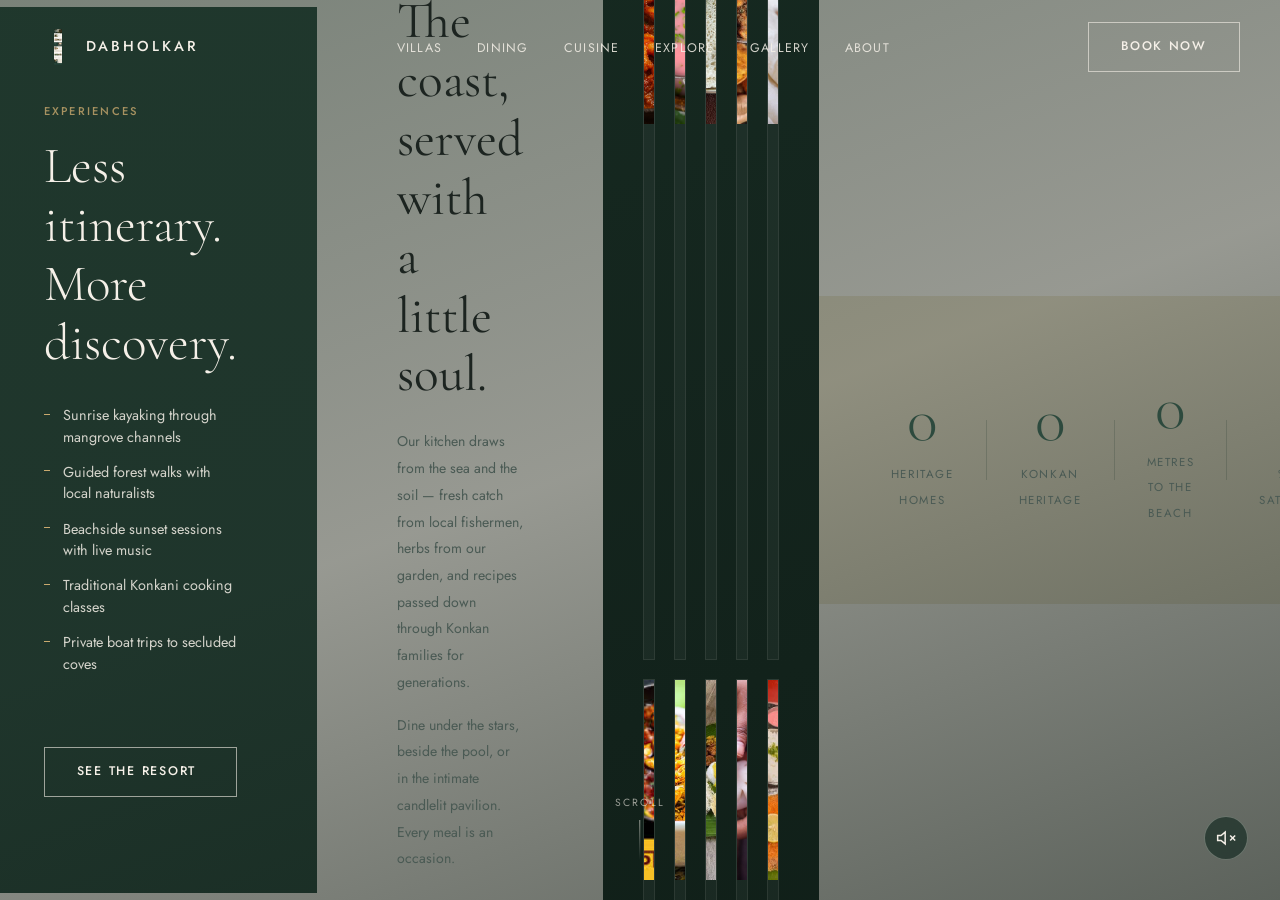
==== commit cac2991f: "Add booking bar below hero; fix room card gallery/details/book buttons" ====
--- a/index.html
+++ b/index.html
@@ -178,9 +178,79 @@
       <span>Scroll</span>
       <div class="scroll-line"></div>
     </div>
+
+  <!-- ═══════════════════════════════════════════
+       BOOKING BAR — below hero
+  ═══════════════════════════════════════════ -->
+  <section class="booking-bar" id="book-bar">
+    <div class="bb-inner">
+      <p class="bb-title">Book Your Accommodation</p>
+      <div class="bb-form">
+
+        <!-- Dates -->
+        <div class="bb-field bb-field--dates">
+          <svg class="bb-icon" viewBox="0 0 24 24" fill="none" stroke="currentColor" stroke-width="1.6"><rect x="3" y="4" width="18" height="18" rx="2"/><line x1="16" y1="2" x2="16" y2="6"/><line x1="8" y1="2" x2="8" y2="6"/><line x1="3" y1="10" x2="21" y2="10"/></svg>
+          <div class="bb-dates-wrap">
+            <span class="bb-label">Dates</span>
+            <div class="bb-dates-row">
+              <div class="bb-date-col">
+                <label for="bb-checkin">Check In</label>
+                <input type="date" id="bb-checkin" />
+              </div>
+              <svg class="bb-arrow" viewBox="0 0 10 10" fill="none"><path d="M7.58 5.4H0V4.42H7.58L4.02.69 4.69 0 9.38 4.91 4.69 9.82l-.67-.69L7.58 5.4Z" fill="#222"/></svg>
+              <div class="bb-date-col">
+                <label for="bb-checkout">Check Out</label>
+                <input type="date" id="bb-checkout" />
+              </div>
+            </div>
+          </div>
+        </div>
+
+        <!-- Villa -->
+        <div class="bb-field bb-field--villa">
+          <svg class="bb-icon" viewBox="0 0 24 24" fill="none" stroke="currentColor" stroke-width="1.6"><path d="M3 9l9-7 9 7v11a2 2 0 0 1-2 2H5a2 2 0 0 1-2-2z"/><polyline points="9 22 9 12 15 12 15 22"/></svg>
+          <div>
+            <span class="bb-label">Villa</span>
+            <select id="bb-villa">
+              <option value="">All Villas</option>
+              <option value="ekaant">Ekaant</option>
+              <option value="savali">Savali (VIP)</option>
+              <option value="nishant">Nishant</option>
+              <option value="niwaant">Niwaant</option>
+              <option value="sushaant">Sushaant</option>
+              <option value="nitaant">Nitaant</option>
+            </select>
+          </div>
+        </div>
+
+        <!-- Guests -->
+        <div class="bb-field bb-field--guests">
+          <svg class="bb-icon" viewBox="0 0 24 24" fill="none" stroke="currentColor" stroke-width="1.6"><path d="M17 21v-2a4 4 0 0 0-4-4H5a4 4 0 0 0-4 4v2"/><circle cx="9" cy="7" r="4"/><path d="M23 21v-2a4 4 0 0 0-3-3.87"/><path d="M16 3.13a4 4 0 0 1 0 7.75"/></svg>
+          <div>
+            <span class="bb-label">Guests</span>
+            <div class="bb-guests-ctrl">
+              <button class="bb-g-btn" id="bb-g-minus">−</button>
+              <span id="bb-g-count">2</span>
+              <button class="bb-g-btn" id="bb-g-plus">+</button>
+            </div>
+          </div>
+        </div>
+
+        <!-- Search -->
+        <button class="bb-search-btn" id="bb-search-btn">
+          <svg viewBox="0 0 24 24" fill="none" stroke="currentColor" stroke-width="2"><circle cx="11" cy="11" r="8"/><line x1="21" y1="21" x2="16.65" y2="16.65"/></svg>
+          Search
+        </button>
+
+      </div>
+
+      <!-- Price preview strip -->
+      <div class="bb-price-strip" id="bb-price-strip" style="display:none">
+        <div id="bb-price-results"></div>
+      </div>
+    </div>
   </section>
-
-  <!-- ═══════════════════════════════════════════
+    <!-- ═══════════════════════════════════════════
        INTRO — tagline split
   ═══════════════════════════════════════════ -->
   <section class="intro" id="intro">
--- a/styles.css
+++ b/styles.css
@@ -3168,3 +3168,232 @@
   transform: translateY(-1px);
 }
 
+
+/* -----------------------------------------------
+   BOOKING BAR
+----------------------------------------------- */
+.booking-bar {
+  background: #fff;
+  border-bottom: 1px solid #e8e8e8;
+  box-shadow: 0 4px 24px rgba(0,0,0,0.08);
+  position: relative;
+  z-index: 10;
+}
+
+.bb-inner {
+  max-width: 1200px;
+  margin: 0 auto;
+  padding: 0 1.5rem;
+}
+
+.bb-title {
+  font-size: 0.75rem;
+  font-weight: 600;
+  letter-spacing: 1px;
+  text-transform: uppercase;
+  color: var(--green, #2d4a3e);
+  padding: 1rem 0 0.5rem;
+}
+
+.bb-form {
+  display: flex;
+  align-items: stretch;
+  gap: 0;
+  border: 1px solid #e0e0e0;
+  border-radius: 8px;
+  overflow: hidden;
+  margin-bottom: 0.75rem;
+}
+
+.bb-field {
+  display: flex;
+  align-items: center;
+  gap: 0.75rem;
+  padding: 0.75rem 1.25rem;
+  border-right: 1px solid #e0e0e0;
+  flex: 1;
+  min-width: 0;
+}
+
+.bb-field:last-of-type {
+  border-right: none;
+}
+
+.bb-icon {
+  width: 22px;
+  height: 22px;
+  flex-shrink: 0;
+  color: #444;
+}
+
+.bb-label {
+  display: block;
+  font-size: 0.7rem;
+  color: #888;
+  text-transform: uppercase;
+  letter-spacing: 0.5px;
+  margin-bottom: 0.2rem;
+}
+
+.bb-field--dates { flex: 2; }
+
+.bb-dates-wrap { flex: 1; min-width: 0; }
+
+.bb-dates-row {
+  display: flex;
+  align-items: center;
+  gap: 0.5rem;
+}
+
+.bb-date-col {
+  display: flex;
+  flex-direction: column;
+  flex: 1;
+}
+
+.bb-date-col label {
+  font-size: 0.75rem;
+  color: #666;
+  margin-bottom: 0.1rem;
+}
+
+.bb-date-col input[type="date"] {
+  border: none;
+  outline: none;
+  font-size: 0.95rem;
+  font-weight: 600;
+  color: #222;
+  background: transparent;
+  font-family: inherit;
+  cursor: pointer;
+  width: 100%;
+}
+
+.bb-arrow {
+  width: 12px;
+  height: 12px;
+  flex-shrink: 0;
+}
+
+.bb-field--villa select,
+.bb-field--villa div {
+  display: flex;
+  flex-direction: column;
+}
+
+.bb-field--villa select {
+  border: none;
+  outline: none;
+  font-size: 0.95rem;
+  font-weight: 600;
+  color: #222;
+  background: transparent;
+  font-family: inherit;
+  cursor: pointer;
+  -webkit-appearance: none;
+  appearance: none;
+  min-width: 130px;
+}
+
+.bb-guests-ctrl {
+  display: flex;
+  align-items: center;
+  gap: 0.75rem;
+}
+
+.bb-guests-ctrl span {
+  font-size: 1rem;
+  font-weight: 600;
+  color: #222;
+  min-width: 20px;
+  text-align: center;
+}
+
+.bb-g-btn {
+  width: 28px;
+  height: 28px;
+  border: 1px solid #ccc;
+  border-radius: 50%;
+  background: #fff;
+  font-size: 1.1rem;
+  line-height: 1;
+  cursor: pointer;
+  display: flex;
+  align-items: center;
+  justify-content: center;
+  color: #444;
+  transition: background 0.2s;
+}
+
+.bb-g-btn:hover { background: #f0f0f0; }
+
+.bb-search-btn {
+  display: flex;
+  align-items: center;
+  gap: 0.5rem;
+  padding: 0 2rem;
+  background: var(--green, #2d4a3e);
+  color: #fff;
+  border: none;
+  font-size: 0.95rem;
+  font-weight: 600;
+  font-family: inherit;
+  cursor: pointer;
+  letter-spacing: 0.5px;
+  transition: background 0.2s;
+  flex-shrink: 0;
+}
+
+.bb-search-btn:hover { background: #1e3328; }
+
+.bb-search-btn svg {
+  width: 16px;
+  height: 16px;
+  stroke: #fff;
+}
+
+/* Price strip */
+.bb-price-strip {
+  padding: 0.6rem 0 0.75rem;
+  border-top: 1px solid #f0f0f0;
+  overflow-x: auto;
+}
+
+#bb-price-results {
+  display: flex;
+  gap: 1rem;
+  flex-wrap: wrap;
+}
+
+.bb-price-pill {
+  background: #f5f7f5;
+  border: 1px solid #dde8dd;
+  border-radius: 20px;
+  padding: 0.3rem 0.9rem;
+  font-size: 0.82rem;
+  color: #2d4a3e;
+  white-space: nowrap;
+}
+
+.bb-price-pill strong {
+  font-weight: 700;
+}
+
+@media (max-width: 768px) {
+  .bb-form {
+    flex-direction: column;
+    border-radius: 8px;
+  }
+  .bb-field {
+    border-right: none;
+    border-bottom: 1px solid #e0e0e0;
+  }
+  .bb-field:last-of-type { border-bottom: none; }
+  .bb-search-btn {
+    width: 100%;
+    justify-content: center;
+    padding: 0.9rem;
+    border-radius: 0 0 8px 8px;
+  }
+  .bb-field--dates { flex: unset; }
+}
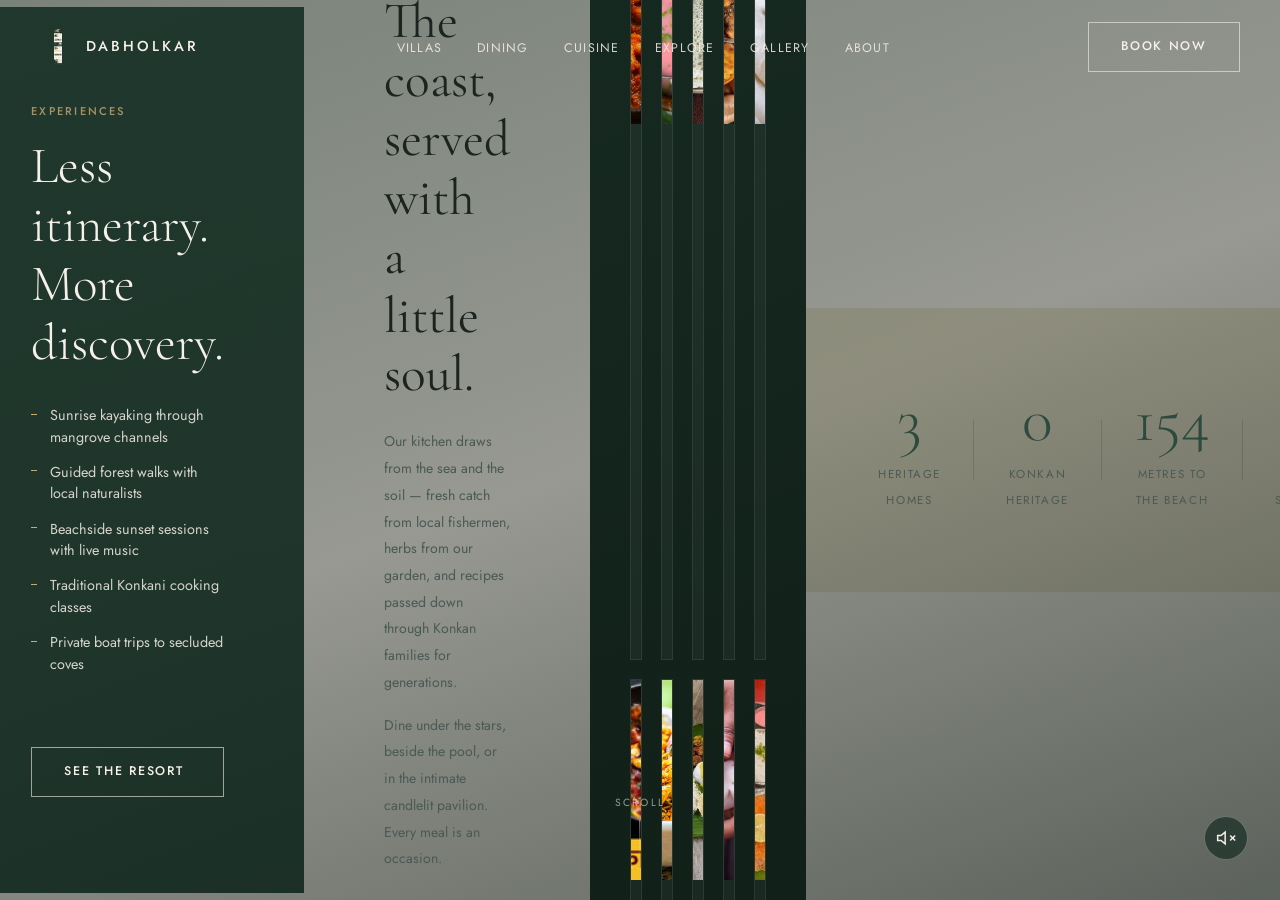
==== commit cab266ea: "Full audit fix: remove duplicate SEASONS/SUPABASE_URL in JS, remove duplicate CSS selectors, fix boo" ====
--- a/index.html
+++ b/index.html
@@ -669,10 +669,11 @@
             <select id="bm-home" name="home" required>
               <option value="">Choose your home</option>
               <option value="Ekaant">Ekaant — Private Villa (2 Guests)</option>
-              <option value="Sushant">Sushant — VIP Villa (2 Guests)</option>
-              <option value="Nishant">Nishant — Couple Villa (5 Guests)</option>
+              <option value="Savali">Savali — VIP Villa (2 Guests)</option>
+              <option value="Nishant">Nishant — Couple Villa (4 Guests)</option>
               <option value="Niwaant">Niwaant — Serenity Villa (2 Guests)</option>
-              <option value="Savali">Savali — Nature Villa (2 Guests)</option>
+              <option value="Sushaant">Sushaant — Nature Villa (2 Guests)</option>
+              <option value="Nitaant">Nitaant — Garden Villa (2 Guests)</option>
             </select>
           </div>
 
--- a/styles.css
+++ b/styles.css
@@ -25,6 +25,7 @@
   --ff-serif:   'Cormorant Garamond', Georgia, serif;
   --ff-sans:    'Jost', sans-serif;
   --transition: 0.4s cubic-bezier(0.25, 0.46, 0.45, 0.94);
+  --border:     rgba(45,74,62,0.12);
   --max-w:      1200px;
 }
 
@@ -146,9 +147,6 @@
 /* Safety net: if JS fails or is slow, reveal after a short delay */
 @keyframes revealFallback {
   to { opacity: 1; transform: translateY(0); }
-}
-.reveal {
-  animation: revealFallback 0s 2s forwards;
 }
 
 /* ═══════════════════════════════════════════
@@ -451,16 +449,6 @@
   max-width: 520px;
 }
 
-/* 5-column grid — two rows: 3 + 2 centred */
-.rooms-grid--5 {
-  display: grid;
-  grid-template-columns: repeat(3, 1fr);
-  gap: 1.8rem;
-}
-/* Last two cards span adjusted to centre them */
-.rooms-grid--5 .room-card:nth-child(4) { grid-column: 1 / 2; margin-left: auto; width: 100%; }
-.rooms-grid--5 .room-card:nth-child(5) { grid-column: 2 / 3; margin-right: auto; width: 100%; }
-
 /* Centre-offset the bottom two cards via a wrapper trick */
 .rooms-grid--5 {
   display: grid;
@@ -569,16 +557,6 @@
   line-height: 1.8;
   margin-bottom: 1.4rem;
   flex: 1;
-}
-
-/* ── Card actions row ──────────────────── */
-.room-card-actions {
-  display: flex;
-  align-items: center;
-  justify-content: space-between;
-  gap: 1rem;
-  margin-top: auto;
-  flex-wrap: wrap;
 }
 
 /* ── Amenities toggle button ───────────── */
@@ -1244,9 +1222,7 @@
   .dining-text { padding: 3rem 1.8rem; }
 
   .rooms { padding: 4rem 1.5rem; }
-  .rooms-grid--5 {
-    grid-template-columns: 1fr 1fr;
-  }
+  .rooms-grid--5 { grid-template-columns: 1fr 1fr; }
   .rooms-grid--5 .room-card:nth-child(n) { grid-column: auto; }
   .rooms-grid--5 .room-card:nth-child(5) { grid-column: 1 / 3; }
 
@@ -1304,8 +1280,7 @@
 
   .footer-links { grid-template-columns: 1fr; }
 
-  .rooms-grid--5,
-  .rooms-grid--5 .room-card:nth-child(n) {
+  .rooms-grid--5 {
     grid-template-columns: 1fr;
     grid-column: auto;
   }
@@ -1802,10 +1777,6 @@
   line-height: 1.6;
   max-width: 300px;
 }
-.bm-submit {
-  white-space: nowrap;
-  padding: 0.9rem 2.5rem;
-}
 
 /* ── Booking confirmation ───────────────── */
 .bm-confirm {
@@ -2187,168 +2158,6 @@
   .cuisine-grid { grid-template-columns: 1fr; }
 }
 
-/* ═══════════════════════════════════════════
-   NEARBY DESTINATIONS
-═══════════════════════════════════════════ */
-.nearby {
-  background: var(--cream);
-  padding: 7rem 2.5rem;
-  max-width: 1360px;
-  margin: 0 auto;
-}
-
-/* Header row: text left, filter pills right */
-.nearby-header {
-  display: flex;
-  align-items: flex-end;
-  justify-content: space-between;
-  gap: 2rem;
-  margin-bottom: 3rem;
-  flex-wrap: wrap;
-}
-.nearby-header-text h2 {
-  font-family: var(--ff-serif);
-  font-size: clamp(2rem, 3.5vw, 2.8rem);
-  font-weight: 400;
-  color: var(--text-dark);
-  margin-bottom: 0.8rem;
-}
-.nearby-subhead {
-  font-size: 0.88rem;
-  color: var(--text-mid);
-  line-height: 1.8;
-  max-width: 480px;
-}
-
-/* Filter pills */
-.nearby-filter {
-  display: flex;
-  gap: 0.5rem;
-  flex-wrap: wrap;
-  flex-shrink: 0;
-}
-.nf-btn {
-  font-family: var(--ff-sans);
-  font-size: 0.7rem;
-  font-weight: 500;
-  letter-spacing: 0.12em;
-  text-transform: uppercase;
-  padding: 0.5rem 1.1rem;
-  background: transparent;
-  border: 1px solid rgba(45,74,62,0.25);
-  color: var(--text-mid);
-  cursor: pointer;
-  transition: all var(--transition);
-}
-.nf-btn:hover,
-.nf-btn.active {
-  background: var(--green);
-  border-color: var(--green);
-  color: var(--cream);
-}
-
-/* Grid */
-.nearby-grid {
-  display: grid;
-  grid-template-columns: repeat(4, 1fr);
-  gap: 1.5rem;
-}
-
-/* Card */
-.nd-card {
-  background: #fff;
-  overflow: hidden;
-  transition: transform var(--transition), box-shadow var(--transition);
-  display: flex;
-  flex-direction: column;
-}
-.nd-card:hover {
-  transform: translateY(-5px);
-  box-shadow: 0 18px 48px rgba(45,74,62,0.13);
-}
-.nd-card[data-hidden] {
-  display: none;
-}
-
-/* Image */
-.nd-card-img {
-  height: 200px;
-  overflow: hidden;
-  position: relative;
-  flex-shrink: 0;
-}
-.nd-card-img img {
-  width: 100%;
-  height: 100%;
-  object-fit: cover;
-  transition: transform 0.7s ease;
-}
-.nd-card:hover .nd-card-img img {
-  transform: scale(1.06);
-}
-
-/* Tag & distance */
-.nd-tag {
-  position: absolute;
-  top: 0.8rem;
-  left: 0.8rem;
-  font-family: var(--ff-sans);
-  font-size: 0.58rem;
-  font-weight: 500;
-  letter-spacing: 0.15em;
-  text-transform: uppercase;
-  background: rgba(26,46,38,0.82);
-  color: var(--cream);
-  padding: 0.28rem 0.65rem;
-  backdrop-filter: blur(4px);
-}
-.nd-dist {
-  position: absolute;
-  top: 0.8rem;
-  right: 0.8rem;
-  font-family: var(--ff-sans);
-  font-size: 0.58rem;
-  font-weight: 500;
-  letter-spacing: 0.1em;
-  background: var(--gold);
-  color: var(--green-dark);
-  padding: 0.28rem 0.65rem;
-}
-
-/* Body */
-.nd-card-body {
-  padding: 1.2rem 1.3rem 1.5rem;
-  display: flex;
-  flex-direction: column;
-  flex: 1;
-}
-.nd-card-body h3 {
-  font-family: var(--ff-serif);
-  font-size: 1.2rem;
-  font-weight: 400;
-  color: var(--text-dark);
-  margin-bottom: 0.5rem;
-}
-.nd-card-body p {
-  font-size: 0.78rem;
-  color: var(--text-mid);
-  line-height: 1.75;
-  flex: 1;
-}
-
-/* ── Responsive ─────────────────────────── */
-@media (max-width: 1100px) {
-  .nearby-grid { grid-template-columns: repeat(3, 1fr); }
-}
-@media (max-width: 768px) {
-  .nearby { padding: 4rem 1.5rem; }
-  .nearby-header { flex-direction: column; align-items: flex-start; gap: 1.2rem; }
-  .nearby-grid { grid-template-columns: repeat(2, 1fr); gap: 1rem; }
-  .nd-card-img { height: 170px; }
-}
-@media (max-width: 480px) {
-  .nearby-grid { grid-template-columns: 1fr; }
-}
 
 /* ═══════════════════════════════════════════
    PRICING
@@ -2512,152 +2321,6 @@
   font-style: italic;
 }
 
-/* ── Nearby section ────────────────────── */
-.nearby {
-  background: var(--green-dark);
-  padding: 7rem 2.5rem;
-}
-
-.nearby-header {
-  max-width: var(--max-w);
-  margin: 0 auto 3.5rem;
-  display: flex;
-  align-items: flex-end;
-  justify-content: space-between;
-  gap: 2rem;
-  flex-wrap: wrap;
-}
-.nearby-header-text h2 {
-  font-family: var(--ff-serif);
-  font-size: clamp(2rem, 3.5vw, 2.8rem);
-  font-weight: 300;
-  color: var(--cream);
-  margin-bottom: 0.7rem;
-}
-.nearby-subhead {
-  font-size: 0.88rem;
-  color: var(--text-light);
-  line-height: 1.8;
-  max-width: 480px;
-}
-
-/* Filter pills */
-.nearby-filter {
-  display: flex;
-  gap: 0.5rem;
-  flex-wrap: wrap;
-  align-self: flex-start;
-}
-.nf-btn {
-  font-family: var(--ff-sans);
-  font-size: 0.68rem;
-  font-weight: 500;
-  letter-spacing: 0.12em;
-  text-transform: uppercase;
-  padding: 0.5rem 1.1rem;
-  background: transparent;
-  border: 1px solid rgba(245,240,232,0.2);
-  color: rgba(245,240,232,0.6);
-  cursor: pointer;
-  transition: all var(--transition);
-}
-.nf-btn:hover { border-color: rgba(245,240,232,0.5); color: var(--cream); }
-.nf-btn.active {
-  background: var(--gold);
-  border-color: var(--gold);
-  color: var(--green-dark);
-}
-
-/* Cards grid */
-.nearby-grid {
-  max-width: var(--max-w);
-  margin: 0 auto;
-  display: grid;
-  grid-template-columns: repeat(4, 1fr);
-  gap: 1.2rem;
-}
-
-.nd-card {
-  background: rgba(255,255,255,0.04);
-  overflow: hidden;
-  transition: transform var(--transition), box-shadow var(--transition);
-  cursor: default;
-}
-.nd-card:hover {
-  transform: translateY(-4px);
-  box-shadow: 0 16px 48px rgba(0,0,0,0.35);
-}
-.nd-card[hidden] { display: none; }
-
-.nd-card-img {
-  height: 200px;
-  overflow: hidden;
-  position: relative;
-}
-.nd-card-img img {
-  transition: transform 0.7s ease;
-  width: 100%;
-  height: 100%;
-  object-fit: cover;
-}
-.nd-card:hover .nd-card-img img { transform: scale(1.07); }
-
-.nd-tag {
-  position: absolute;
-  top: 0.75rem;
-  left: 0.75rem;
-  font-family: var(--ff-sans);
-  font-size: 0.58rem;
-  font-weight: 600;
-  letter-spacing: 0.16em;
-  text-transform: uppercase;
-  background: var(--gold);
-  color: var(--green-dark);
-  padding: 0.25rem 0.6rem;
-}
-.nd-dist {
-  position: absolute;
-  bottom: 0.75rem;
-  right: 0.75rem;
-  font-family: var(--ff-sans);
-  font-size: 0.62rem;
-  font-weight: 500;
-  letter-spacing: 0.1em;
-  background: rgba(26,46,38,0.82);
-  color: var(--cream);
-  padding: 0.25rem 0.6rem;
-  backdrop-filter: blur(4px);
-}
-
-.nd-card-body {
-  padding: 1.2rem 1.3rem 1.4rem;
-}
-.nd-card-body h3 {
-  font-family: var(--ff-serif);
-  font-size: 1.2rem;
-  font-weight: 400;
-  color: var(--cream);
-  margin-bottom: 0.4rem;
-  line-height: 1.2;
-}
-.nd-card-body p {
-  font-size: 0.78rem;
-  color: rgba(245,240,232,0.55);
-  line-height: 1.65;
-}
-
-/* Responsive nearby */
-@media (max-width: 1024px) {
-  .nearby-grid { grid-template-columns: repeat(3, 1fr); }
-}
-@media (max-width: 768px) {
-  .nearby { padding: 4rem 1.5rem; }
-  .nearby-header { flex-direction: column; align-items: flex-start; }
-  .nearby-grid { grid-template-columns: repeat(2, 1fr); }
-}
-@media (max-width: 480px) {
-  .nearby-grid { grid-template-columns: 1fr; }
-}
 
 /* ═══════════════════════════════════════════
    NEARBY DESTINATIONS
@@ -3397,3 +3060,11 @@
   }
   .bb-field--dates { flex: unset; }
 }
+
+/* ── rooms-grid--6 responsive ───────────── */
+@media (max-width: 1024px) {
+  .rooms-grid--6 { grid-template-columns: repeat(2, 1fr); }
+}
+@media (max-width: 600px) {
+  .rooms-grid--6 { grid-template-columns: 1fr; }
+}
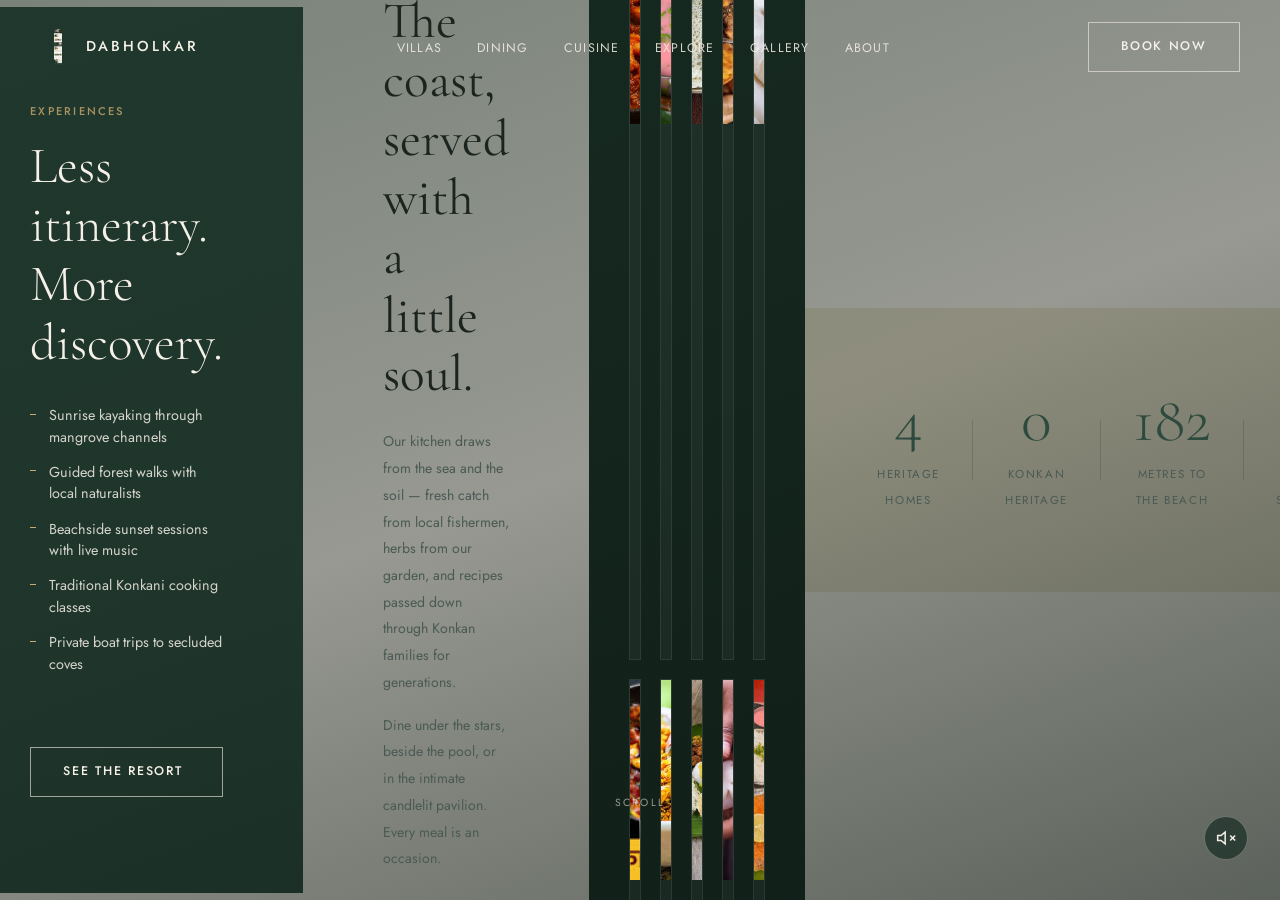
==== commit 403400d1: "Add form autocomplete attributes to fix browser warnings" ====
--- a/index.html
+++ b/index.html
@@ -195,12 +195,12 @@
             <div class="bb-dates-row">
               <div class="bb-date-col">
                 <label for="bb-checkin">Check In</label>
-                <input type="date" id="bb-checkin" />
+                <input type="date" id="bb-checkin" name="checkin" autocomplete="off" />
               </div>
               <svg class="bb-arrow" viewBox="0 0 10 10" fill="none"><path d="M7.58 5.4H0V4.42H7.58L4.02.69 4.69 0 9.38 4.91 4.69 9.82l-.67-.69L7.58 5.4Z" fill="#222"/></svg>
               <div class="bb-date-col">
                 <label for="bb-checkout">Check Out</label>
-                <input type="date" id="bb-checkout" />
+                <input type="date" id="bb-checkout" name="checkout" autocomplete="off" />
               </div>
             </div>
           </div>
@@ -211,7 +211,7 @@
           <svg class="bb-icon" viewBox="0 0 24 24" fill="none" stroke="currentColor" stroke-width="1.6"><path d="M3 9l9-7 9 7v11a2 2 0 0 1-2 2H5a2 2 0 0 1-2-2z"/><polyline points="9 22 9 12 15 12 15 22"/></svg>
           <div>
             <span class="bb-label">Villa</span>
-            <select id="bb-villa">
+            <select id="bb-villa" name="villa" autocomplete="off">
               <option value="">All Villas</option>
               <option value="ekaant">Ekaant</option>
               <option value="savali">Savali (VIP)</option>
@@ -646,11 +646,11 @@
           <div class="bm-row bm-row--3">
             <div class="bm-field">
               <label for="bm-checkin">Check-in</label>
-              <input type="date" id="bm-checkin" name="checkin" required />
+              <input type="date" id="bm-checkin" name="checkin" autocomplete="off" required />
             </div>
             <div class="bm-field">
               <label for="bm-checkout">Check-out</label>
-              <input type="date" id="bm-checkout" name="checkout" required />
+              <input type="date" id="bm-checkout" name="checkout" autocomplete="off" required />
             </div>
             <div class="bm-field">
               <label for="bm-guests">Guests</label>
@@ -681,21 +681,21 @@
           <div class="bm-row bm-row--2">
             <div class="bm-field">
               <label for="bm-fname">First Name</label>
-              <input type="text" id="bm-fname" name="fname" placeholder="Ananya" required />
+              <input type="text" id="bm-fname" name="fname" autocomplete="given-name" placeholder="Ananya" required />
             </div>
             <div class="bm-field">
               <label for="bm-lname">Last Name</label>
-              <input type="text" id="bm-lname" name="lname" placeholder="Dabholkar" required />
+              <input type="text" id="bm-lname" name="lname" autocomplete="family-name" placeholder="Dabholkar" required />
             </div>
           </div>
           <div class="bm-row bm-row--2">
             <div class="bm-field">
               <label for="bm-email">Email Address</label>
-              <input type="email" id="bm-email" name="email" placeholder="you@example.com" required />
+              <input type="email" id="bm-email" name="email" autocomplete="email" placeholder="you@example.com" required />
             </div>
             <div class="bm-field">
               <label for="bm-phone">Phone Number</label>
-              <input type="tel" id="bm-phone" name="phone" placeholder="+91 98765 43210" required />
+              <input type="tel" id="bm-phone" name="phone" autocomplete="tel" placeholder="+91 98765 43210" required />
             </div>
           </div>
           <div class="bm-field">
@@ -1184,8 +1184,8 @@
       </div>
       <div class="cta-form reveal">
         <form class="newsletter-form" onsubmit="handleSubscribe(event)">
-          <input type="text" placeholder="Your name" required />
-          <input type="email" placeholder="Your email address" required />
+          <input type="text" id="newsletter-name" name="name" placeholder="Your name" autocomplete="name" required />
+          <input type="email" id="newsletter-email" name="email" placeholder="Your email address" autocomplete="email" required />
           <button type="submit" class="btn btn-cream">Subscribe</button>
         </form>
         <p class="form-note">No spam. Just the coast.</p>
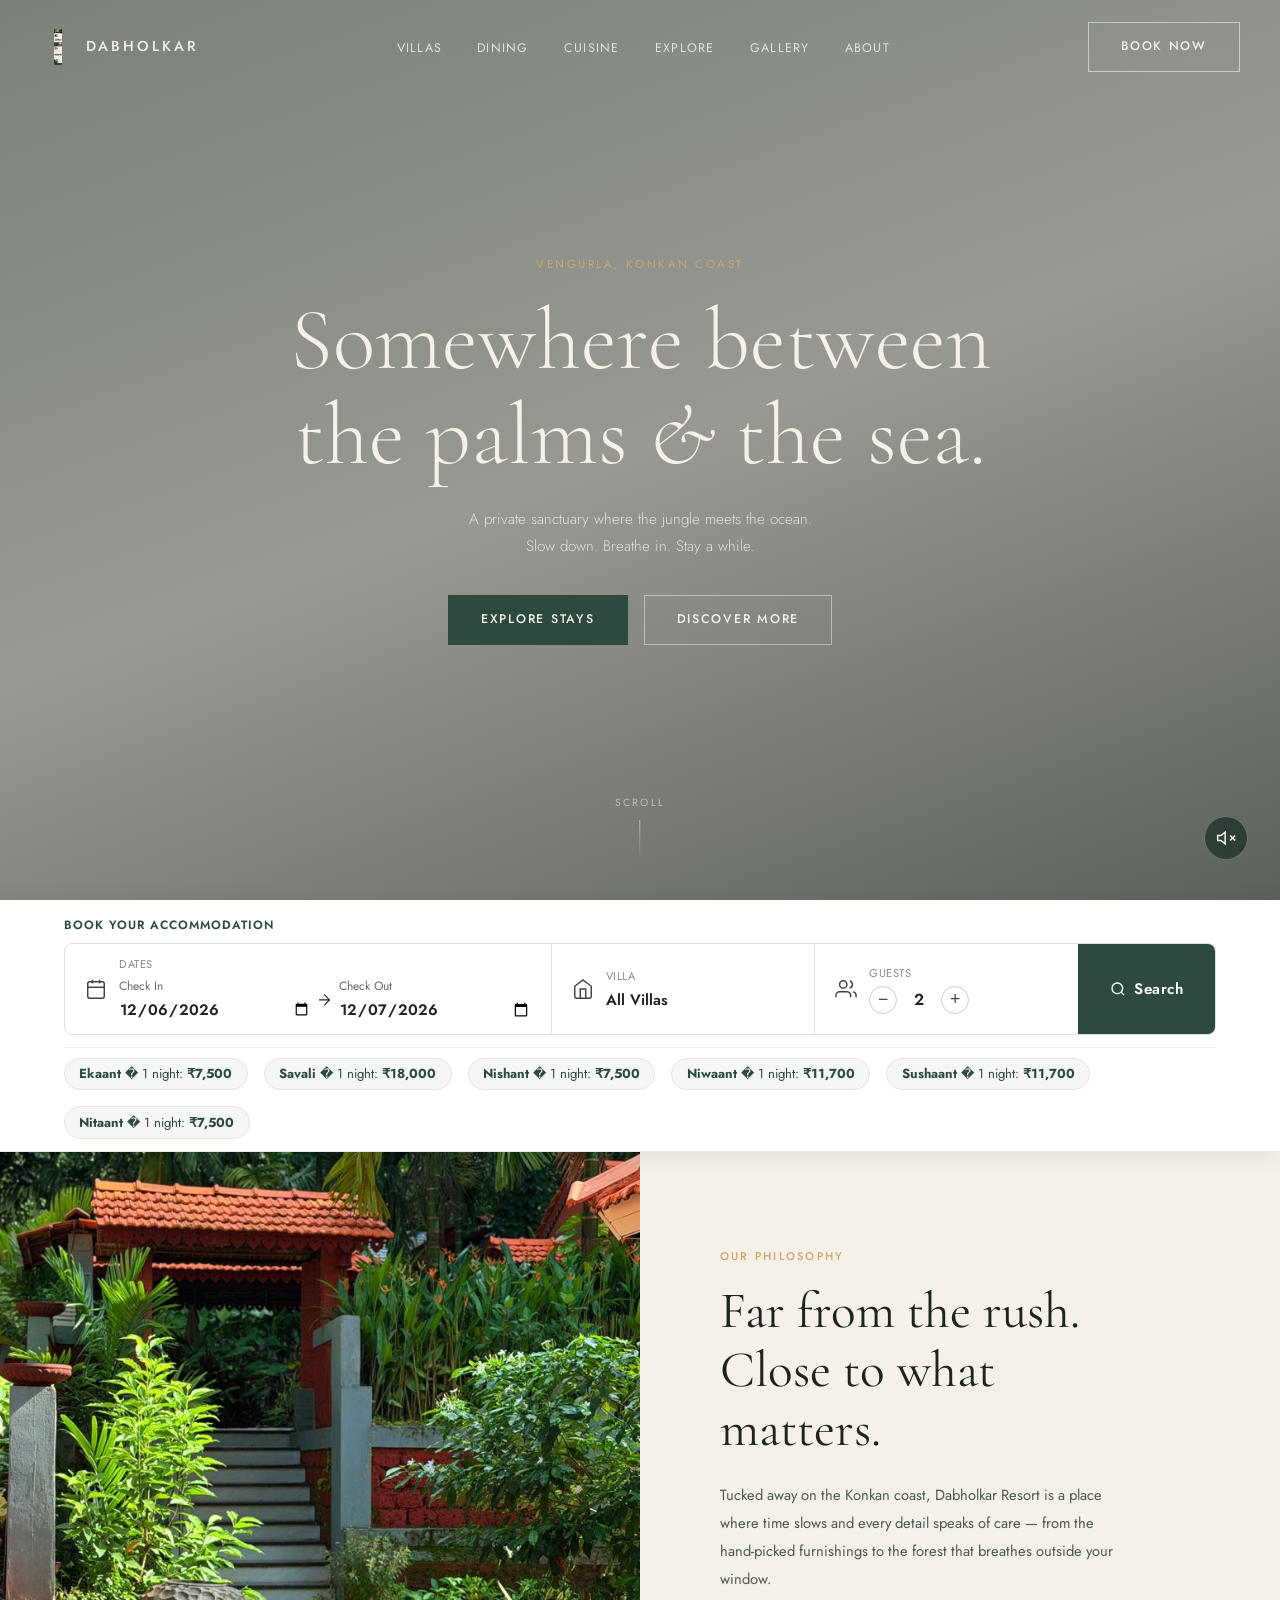
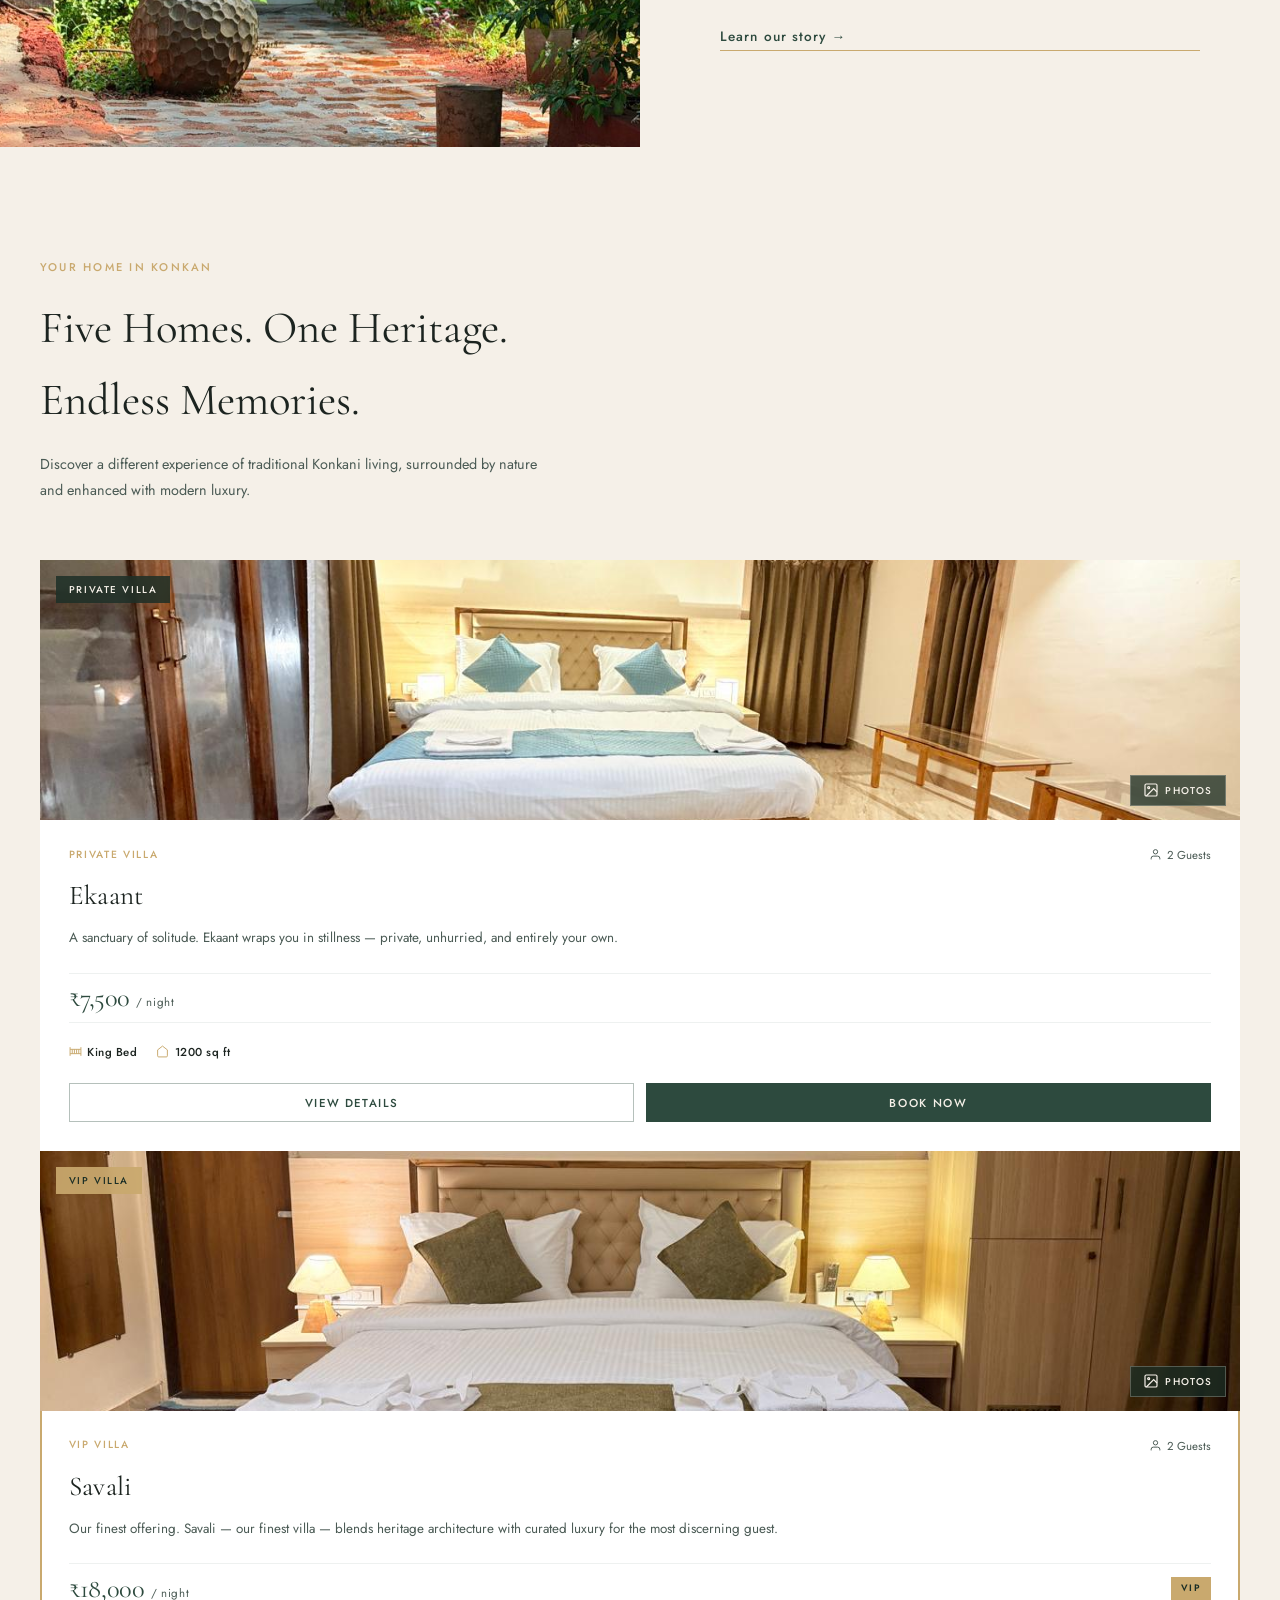
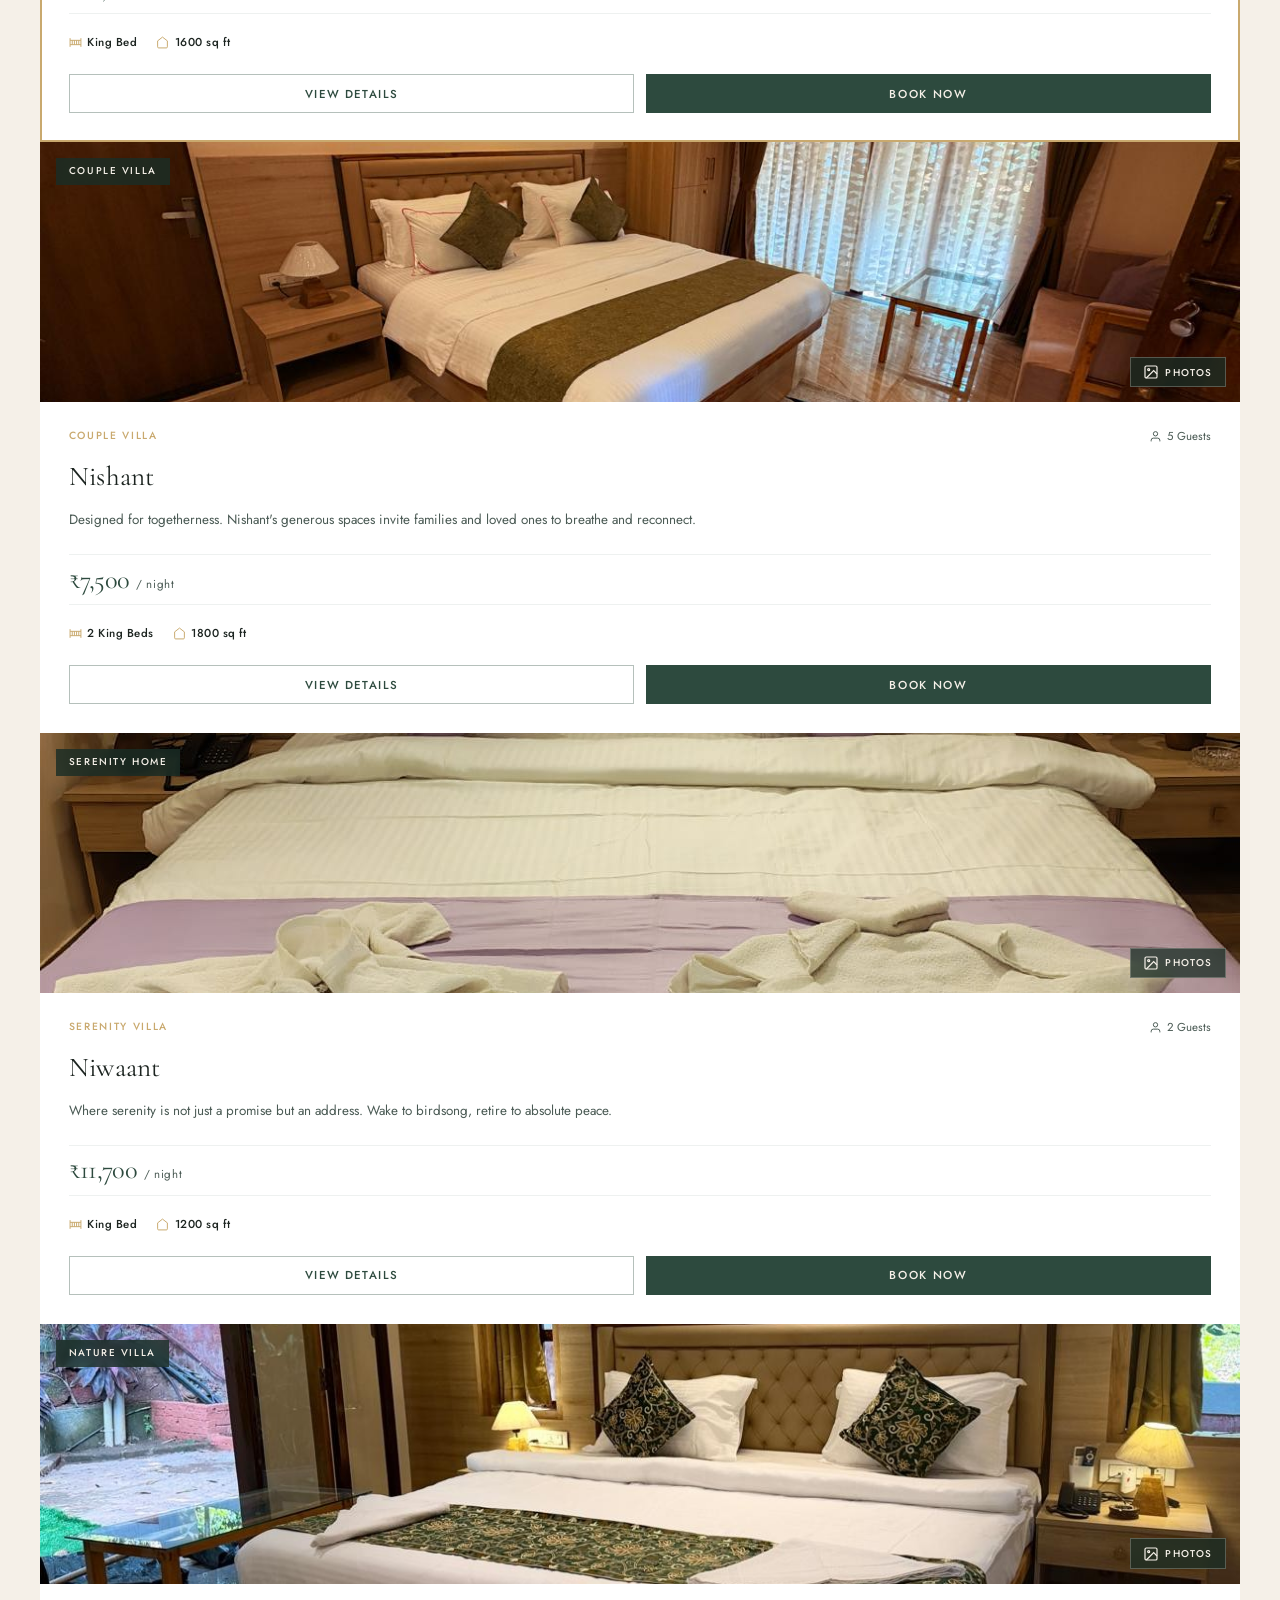
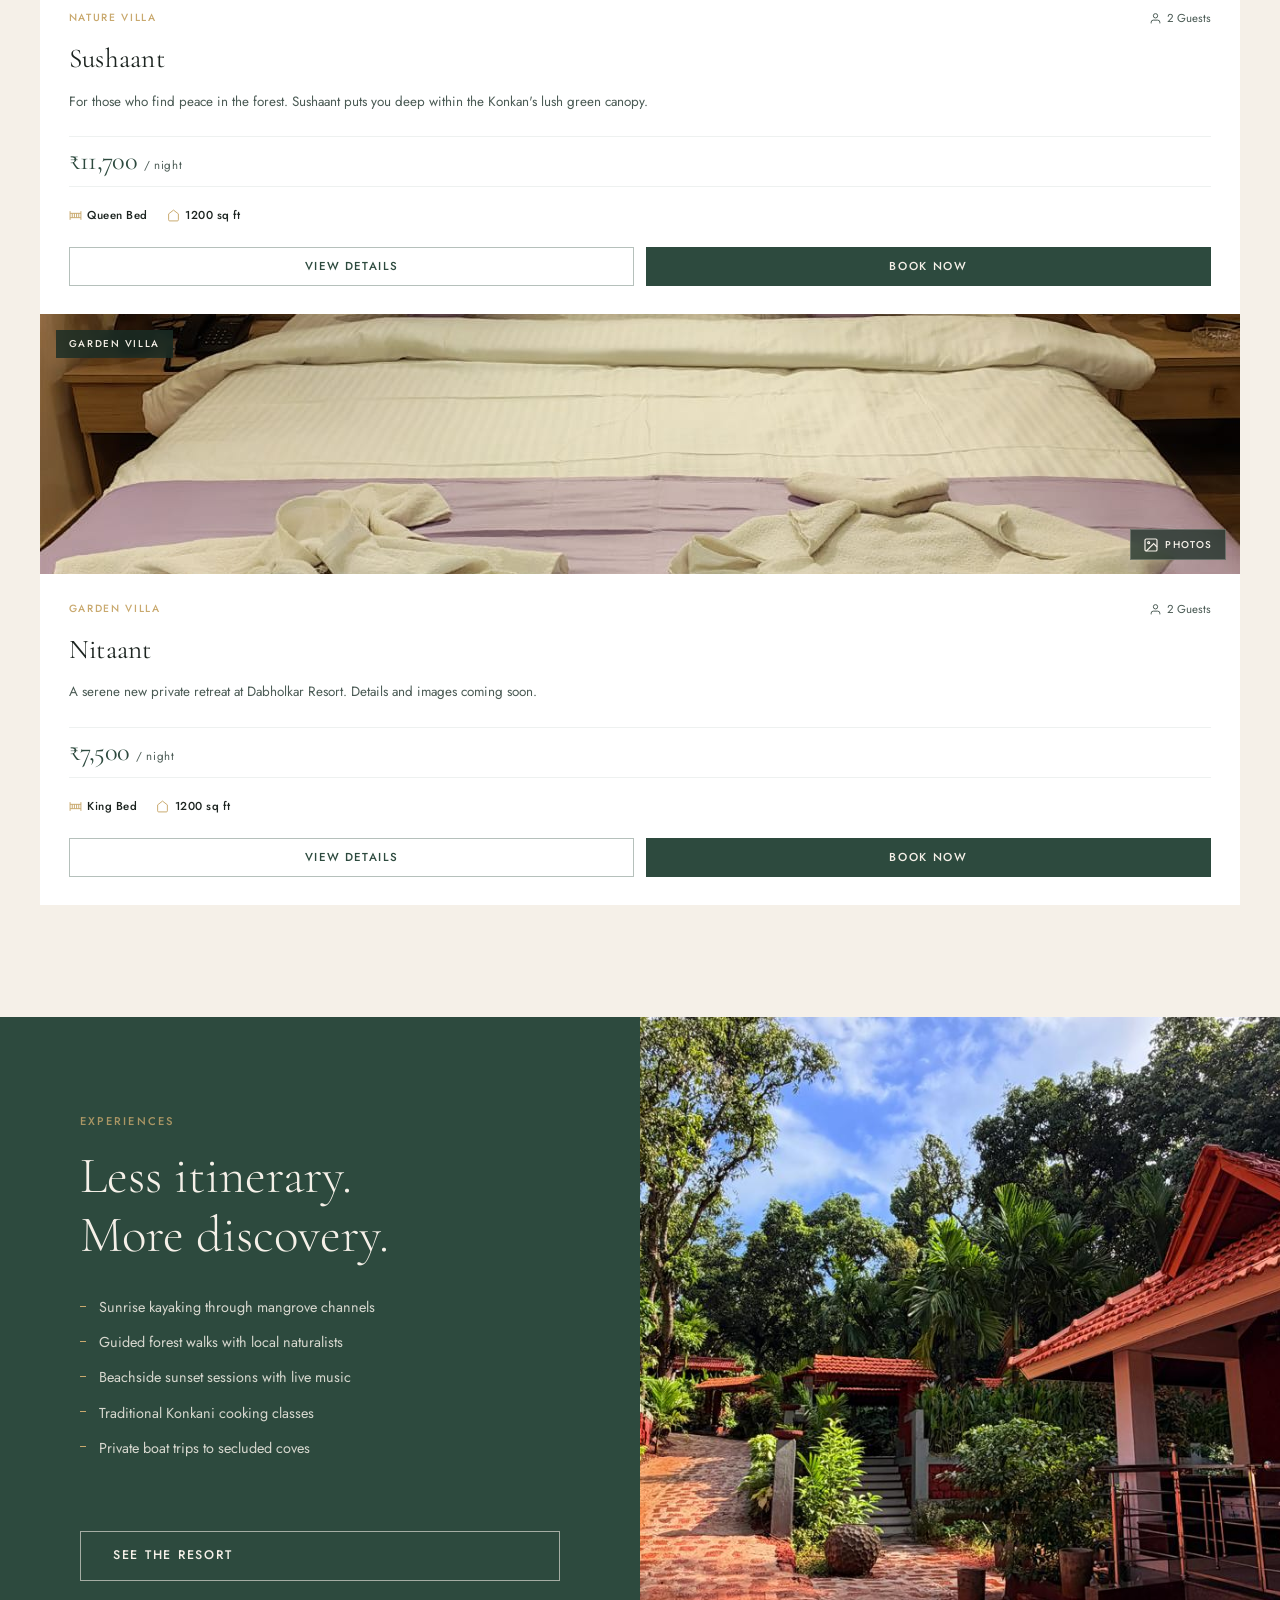
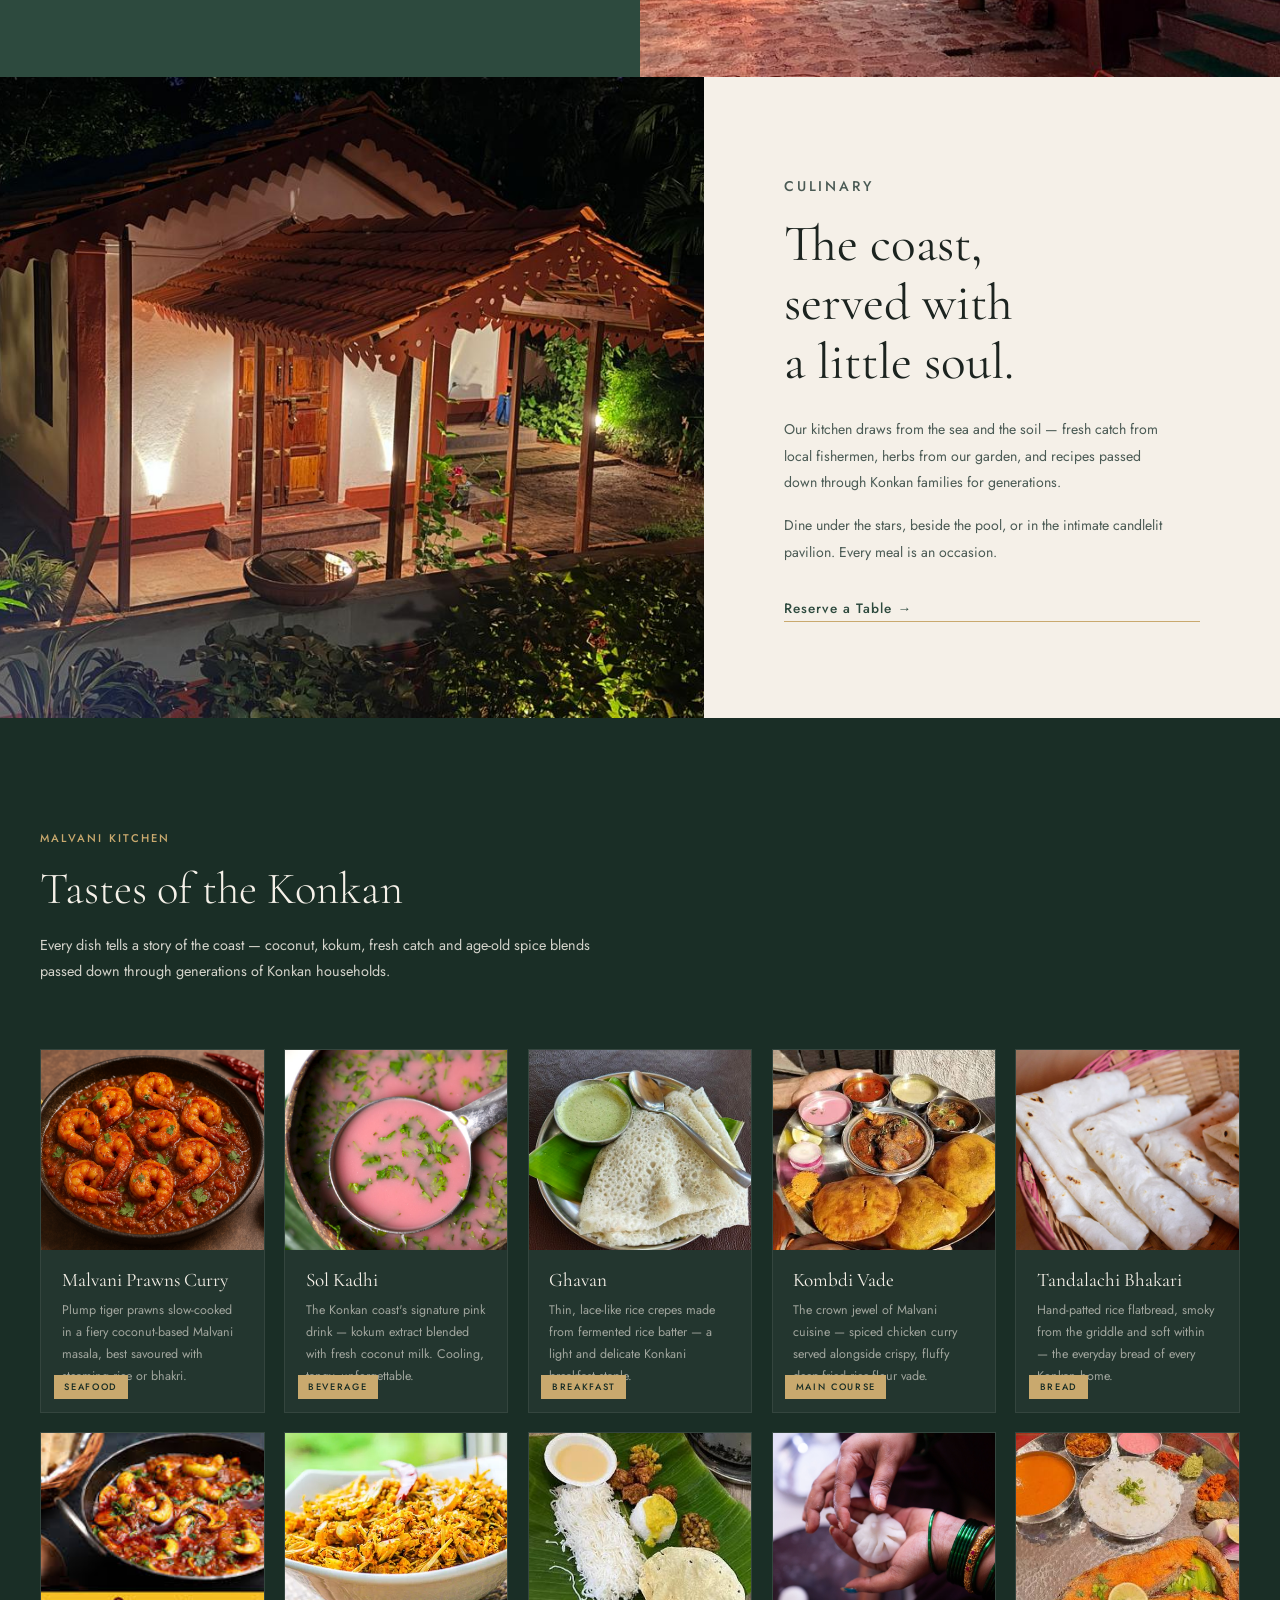
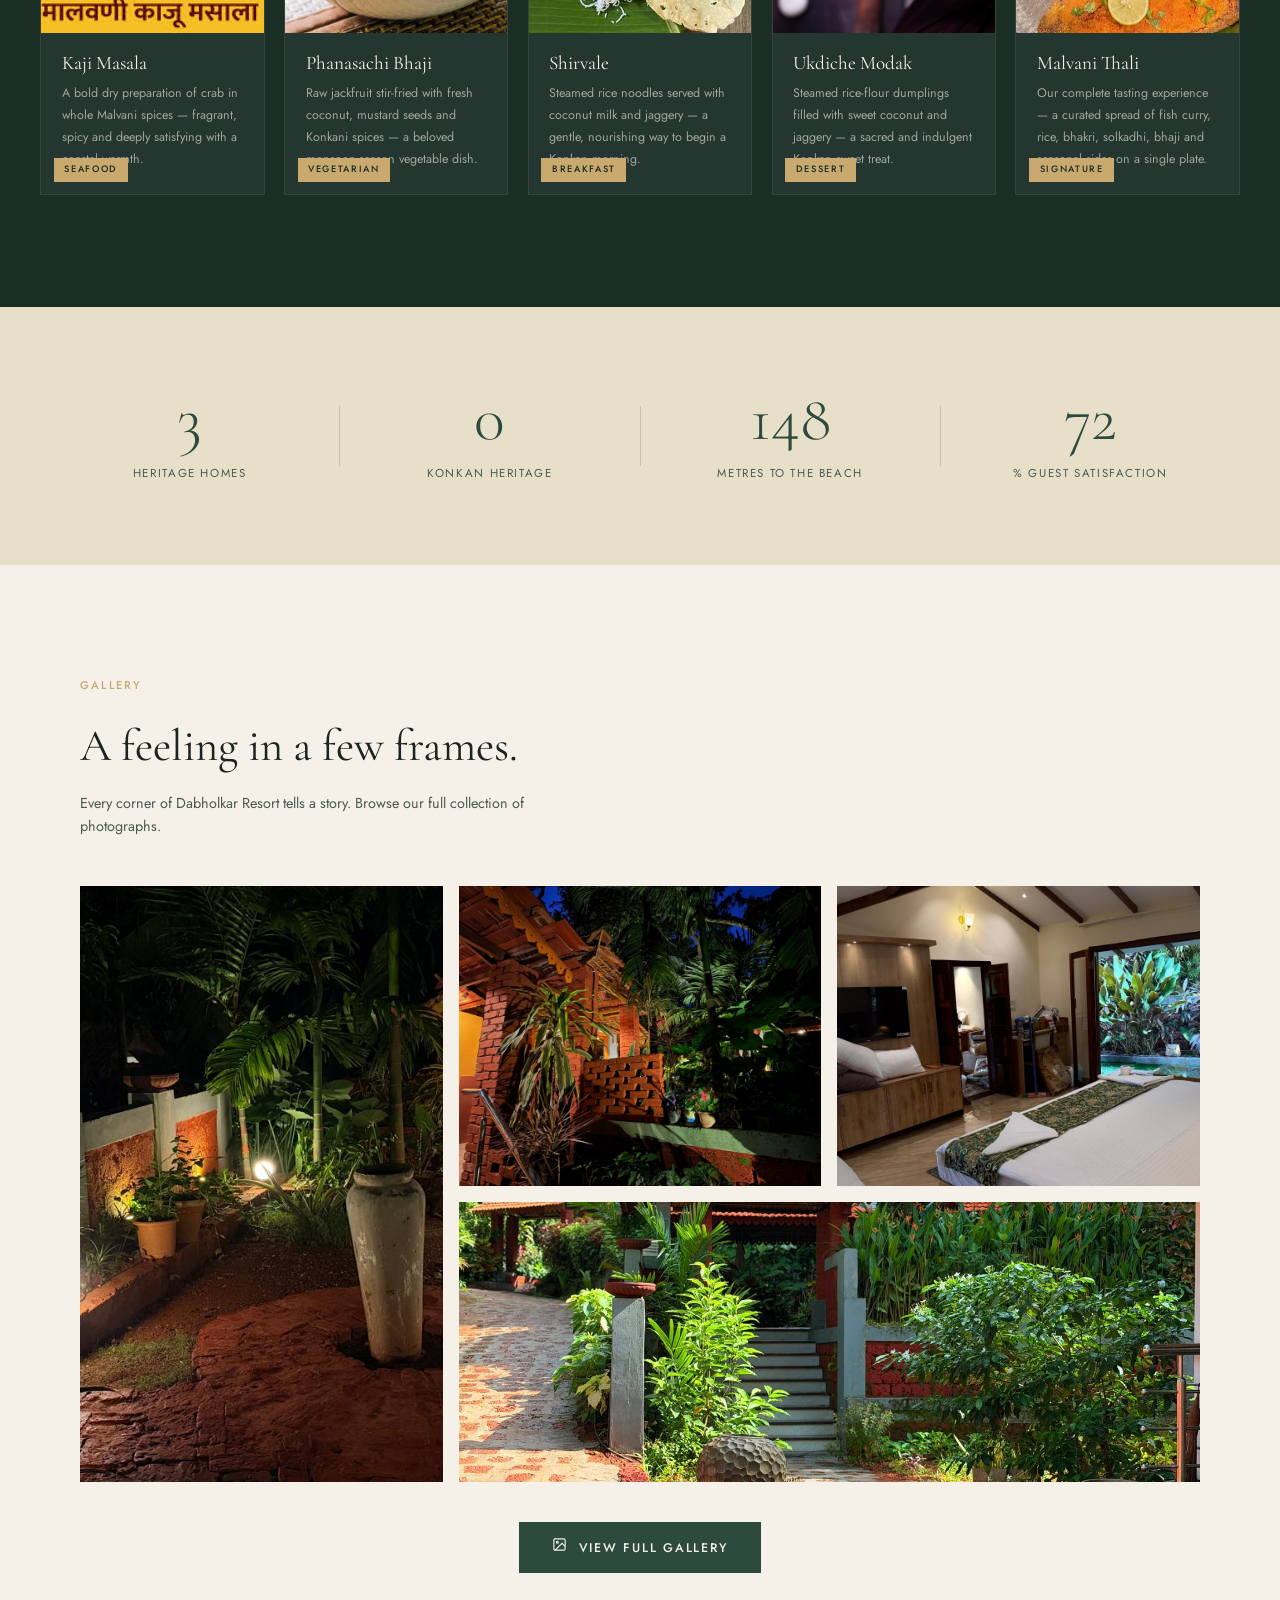
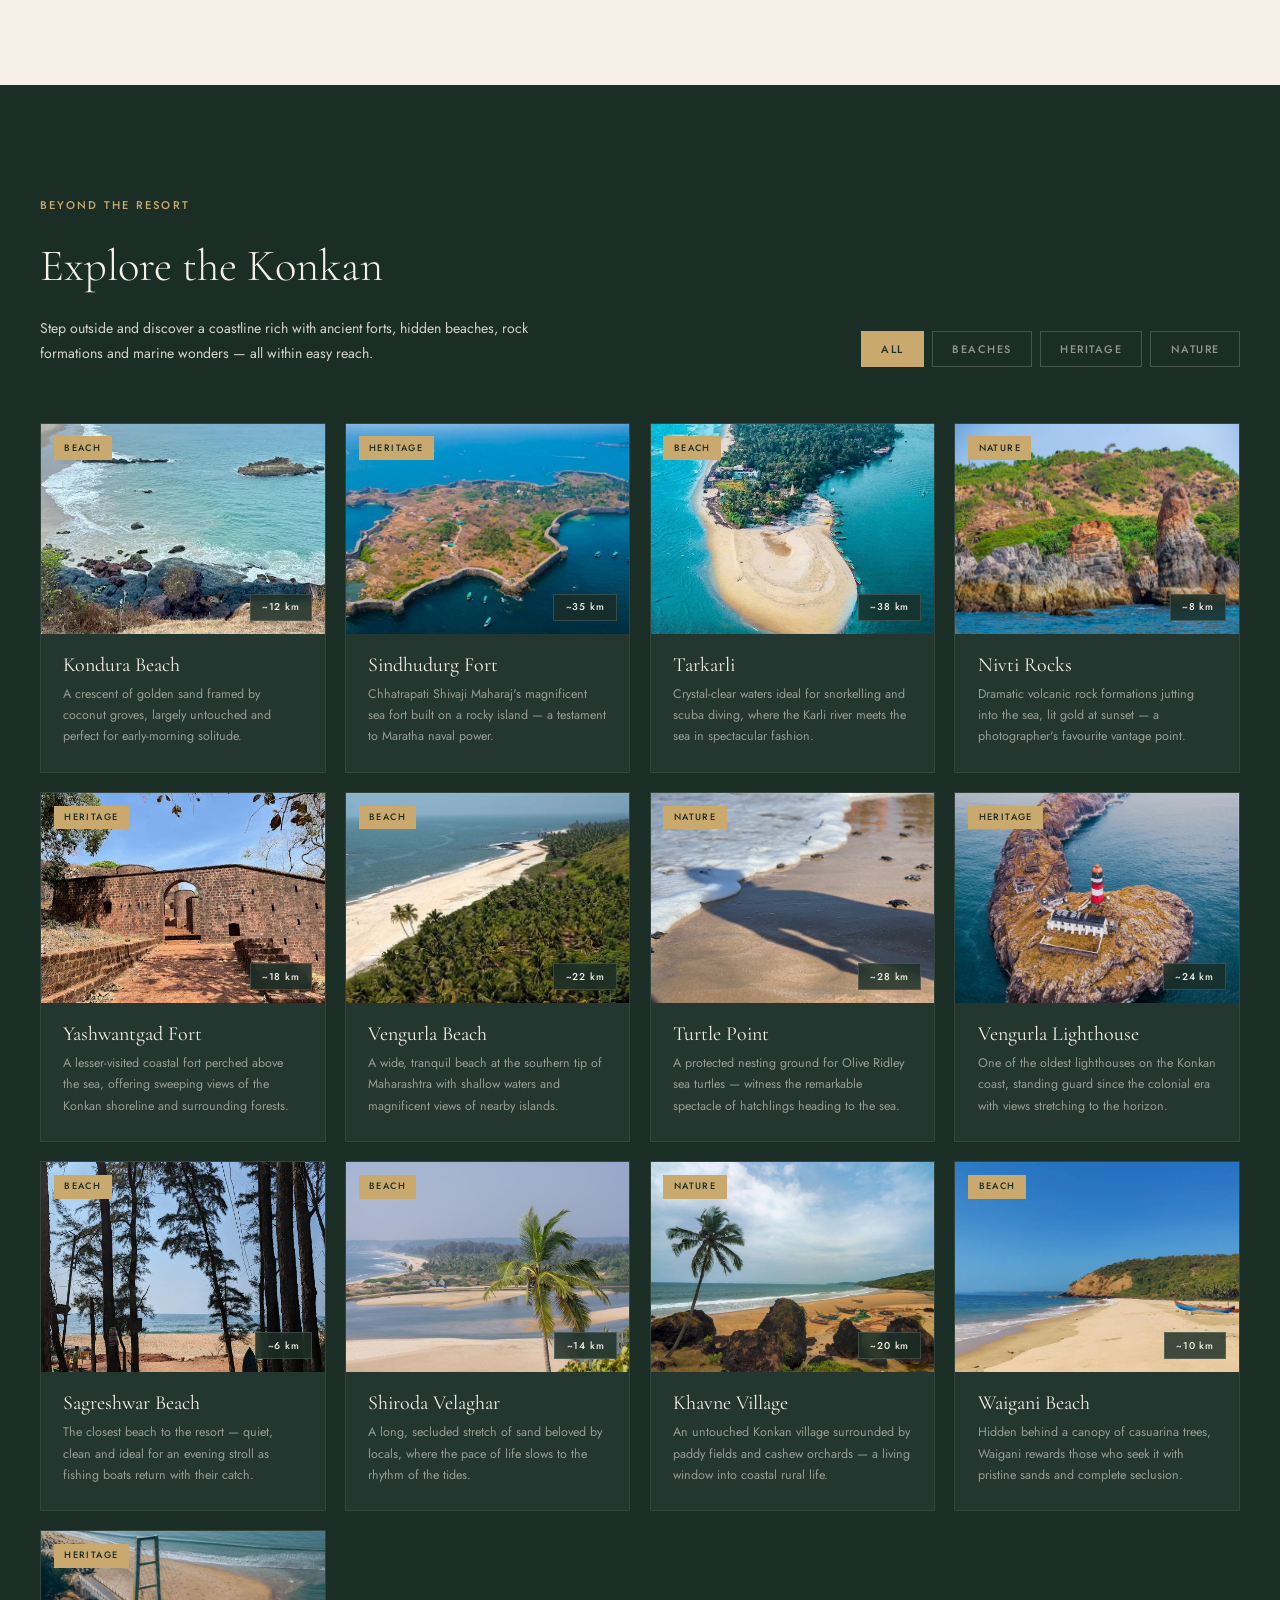
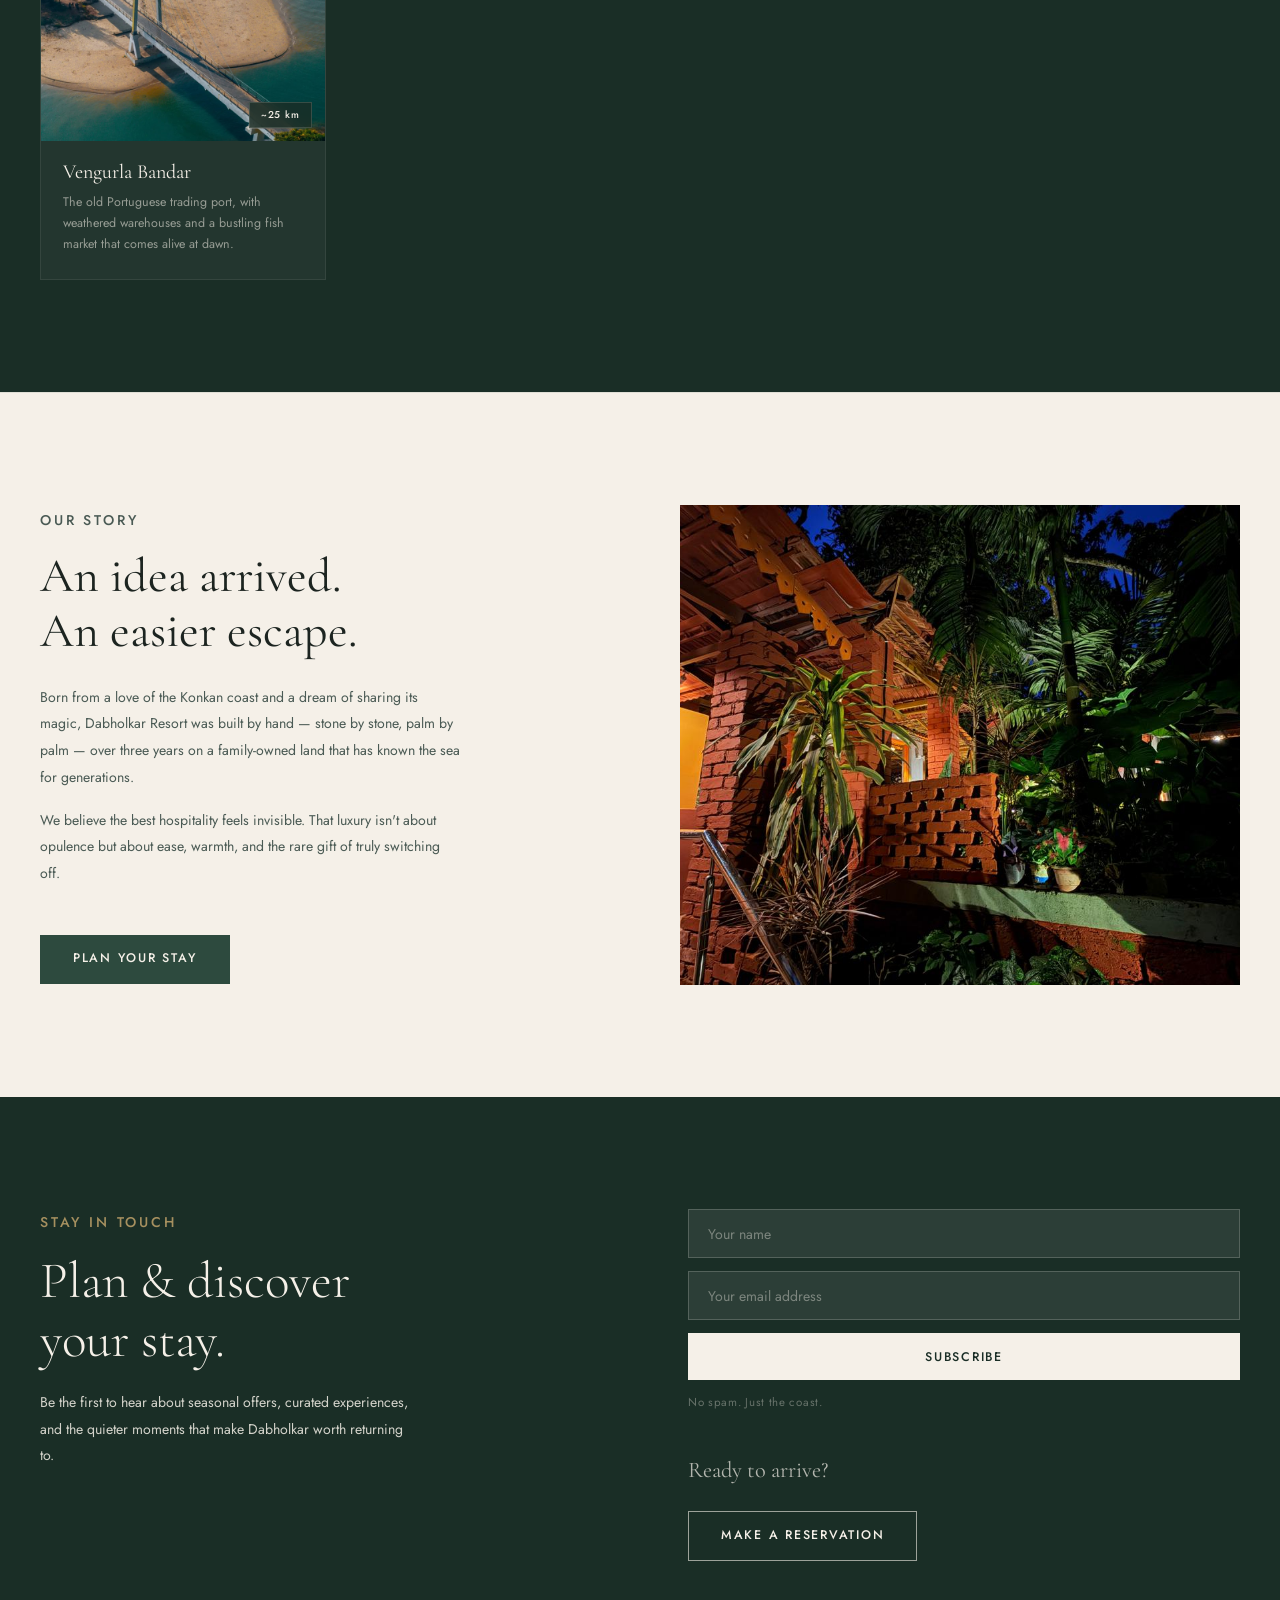
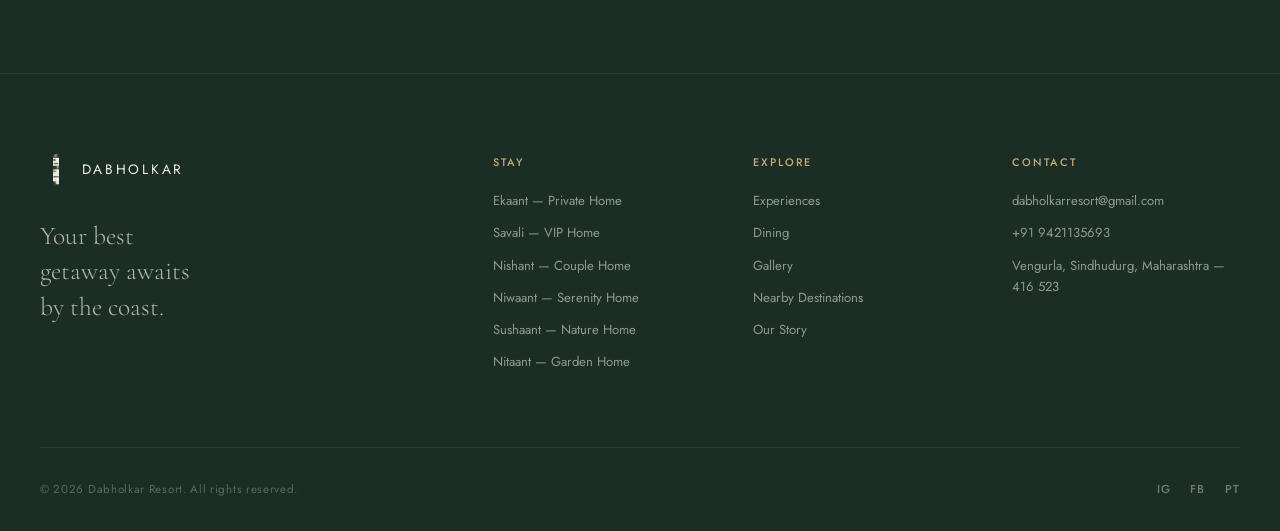
==== commit b3d678fc: "Fix hero section structure - close hero section before booking bar" ====
--- a/index.html
+++ b/index.html
@@ -178,6 +178,7 @@
       <span>Scroll</span>
       <div class="scroll-line"></div>
     </div>
+  </section>
 
   <!-- ═══════════════════════════════════════════
        BOOKING BAR — below hero
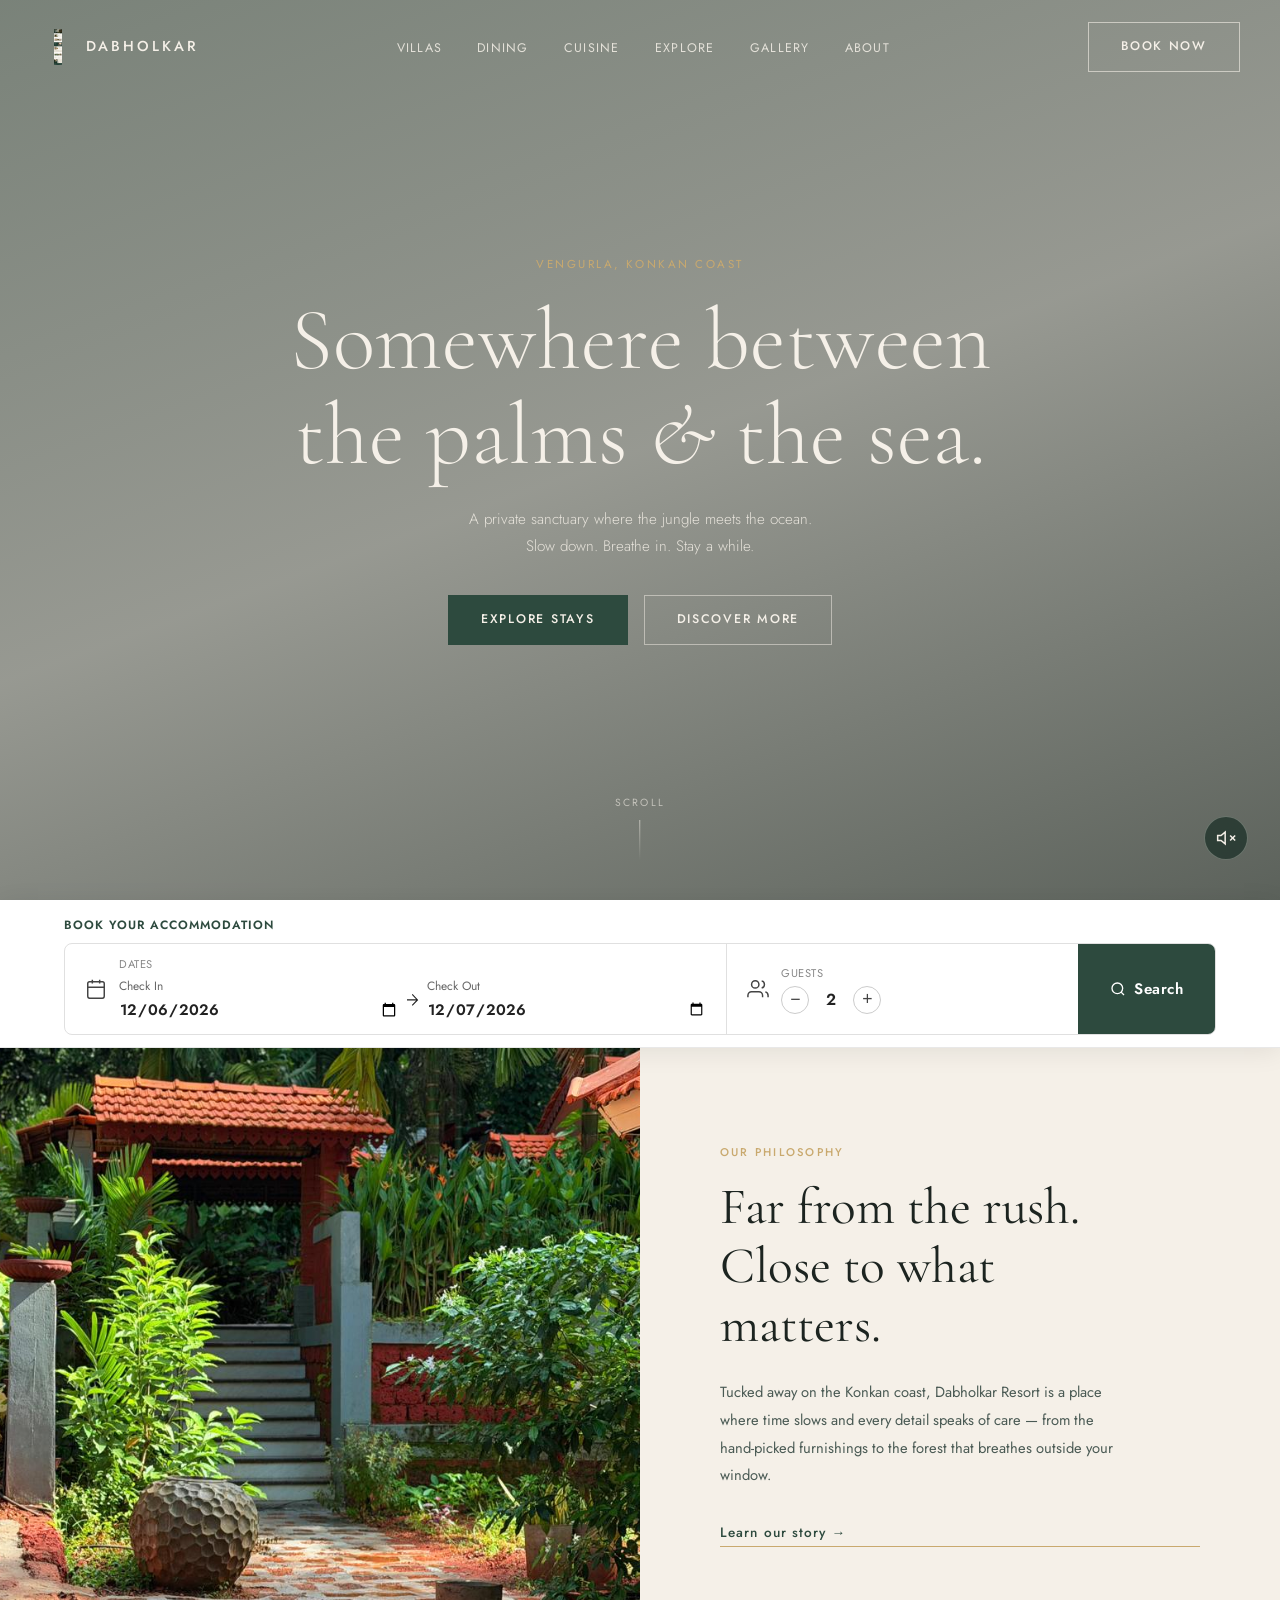
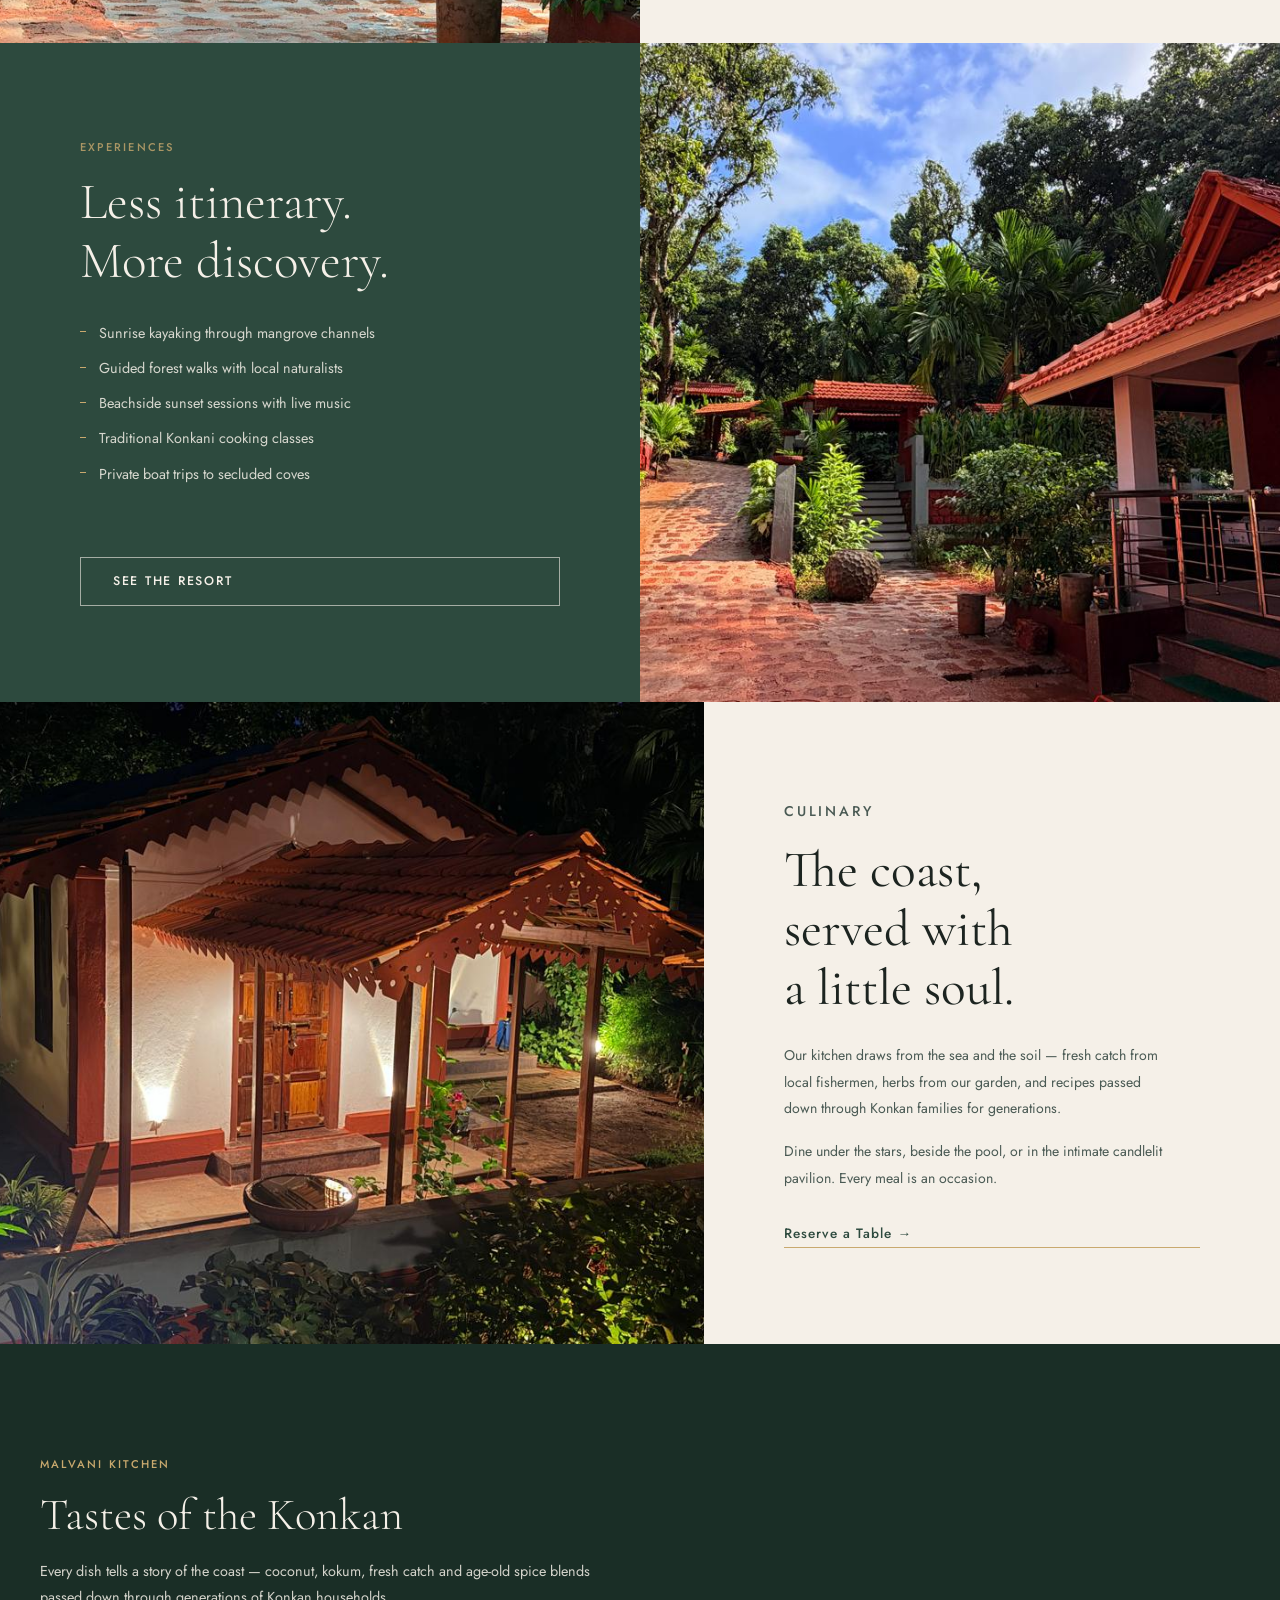
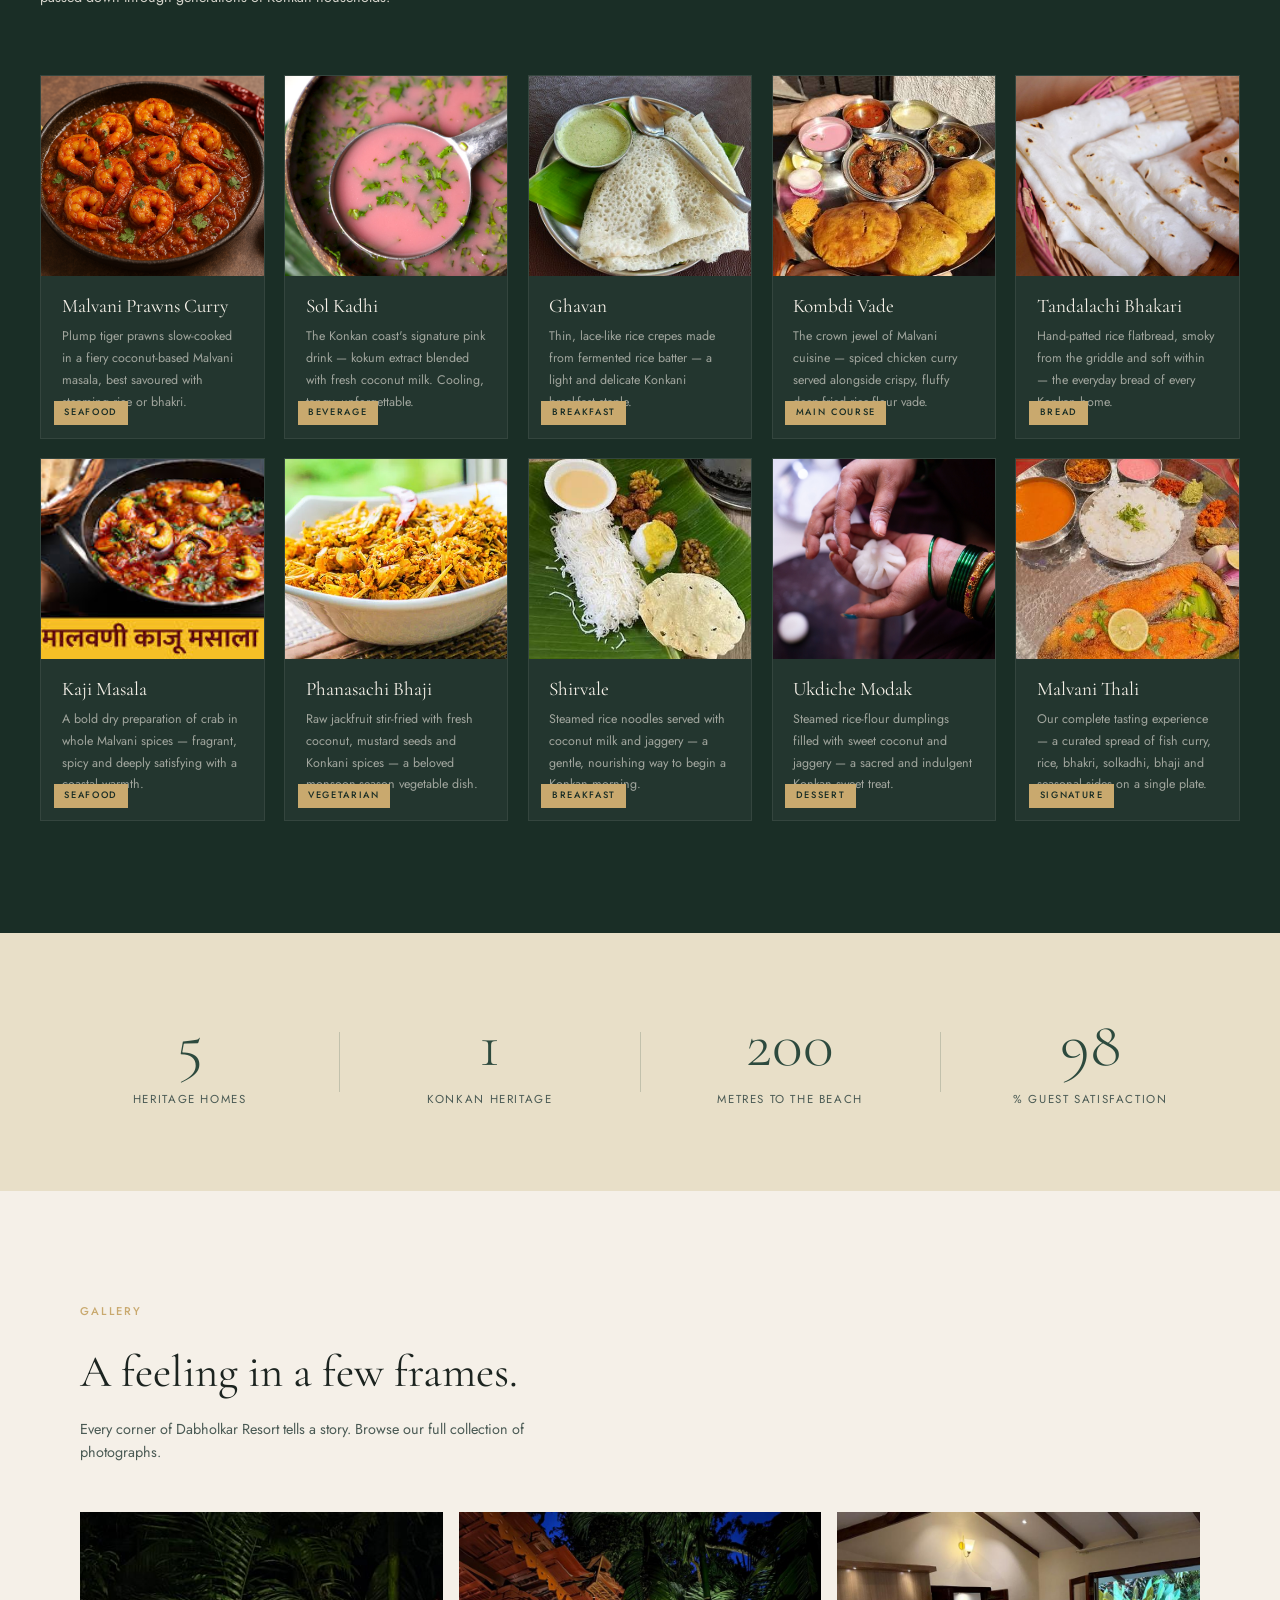
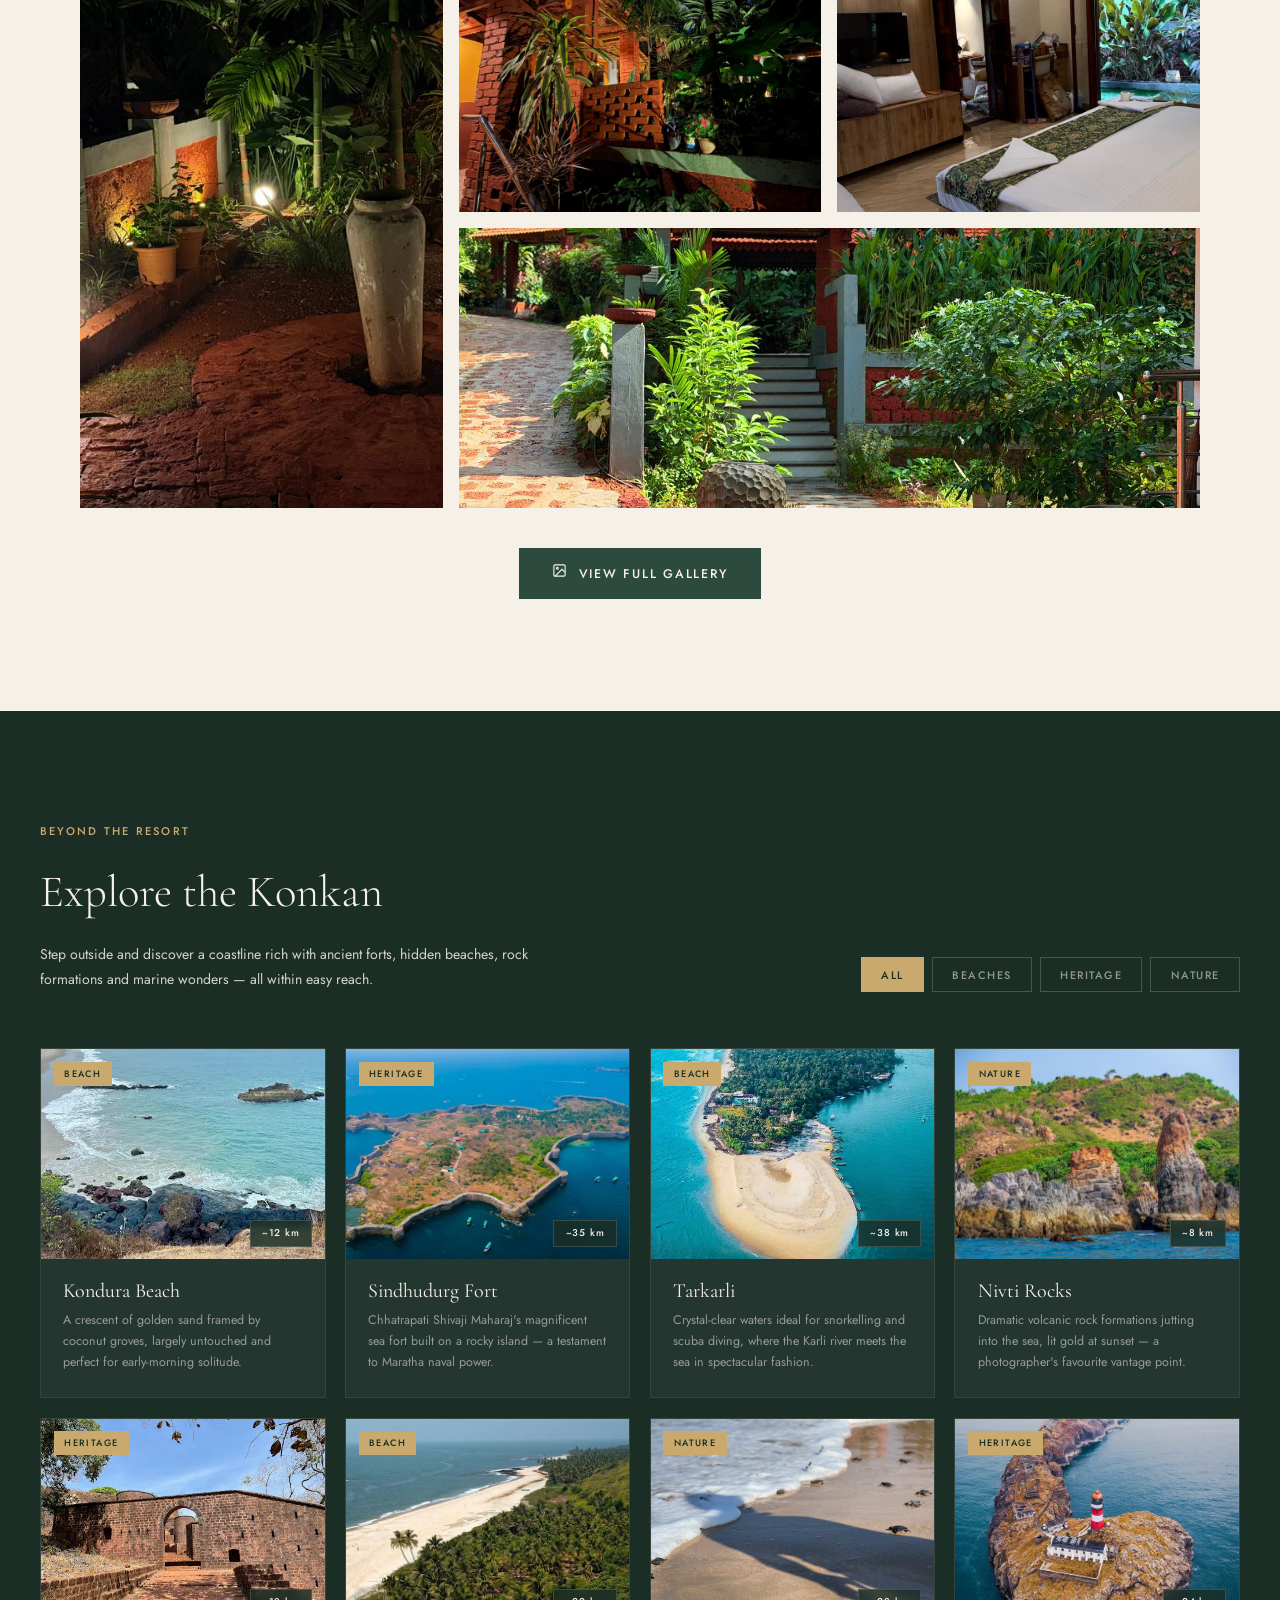
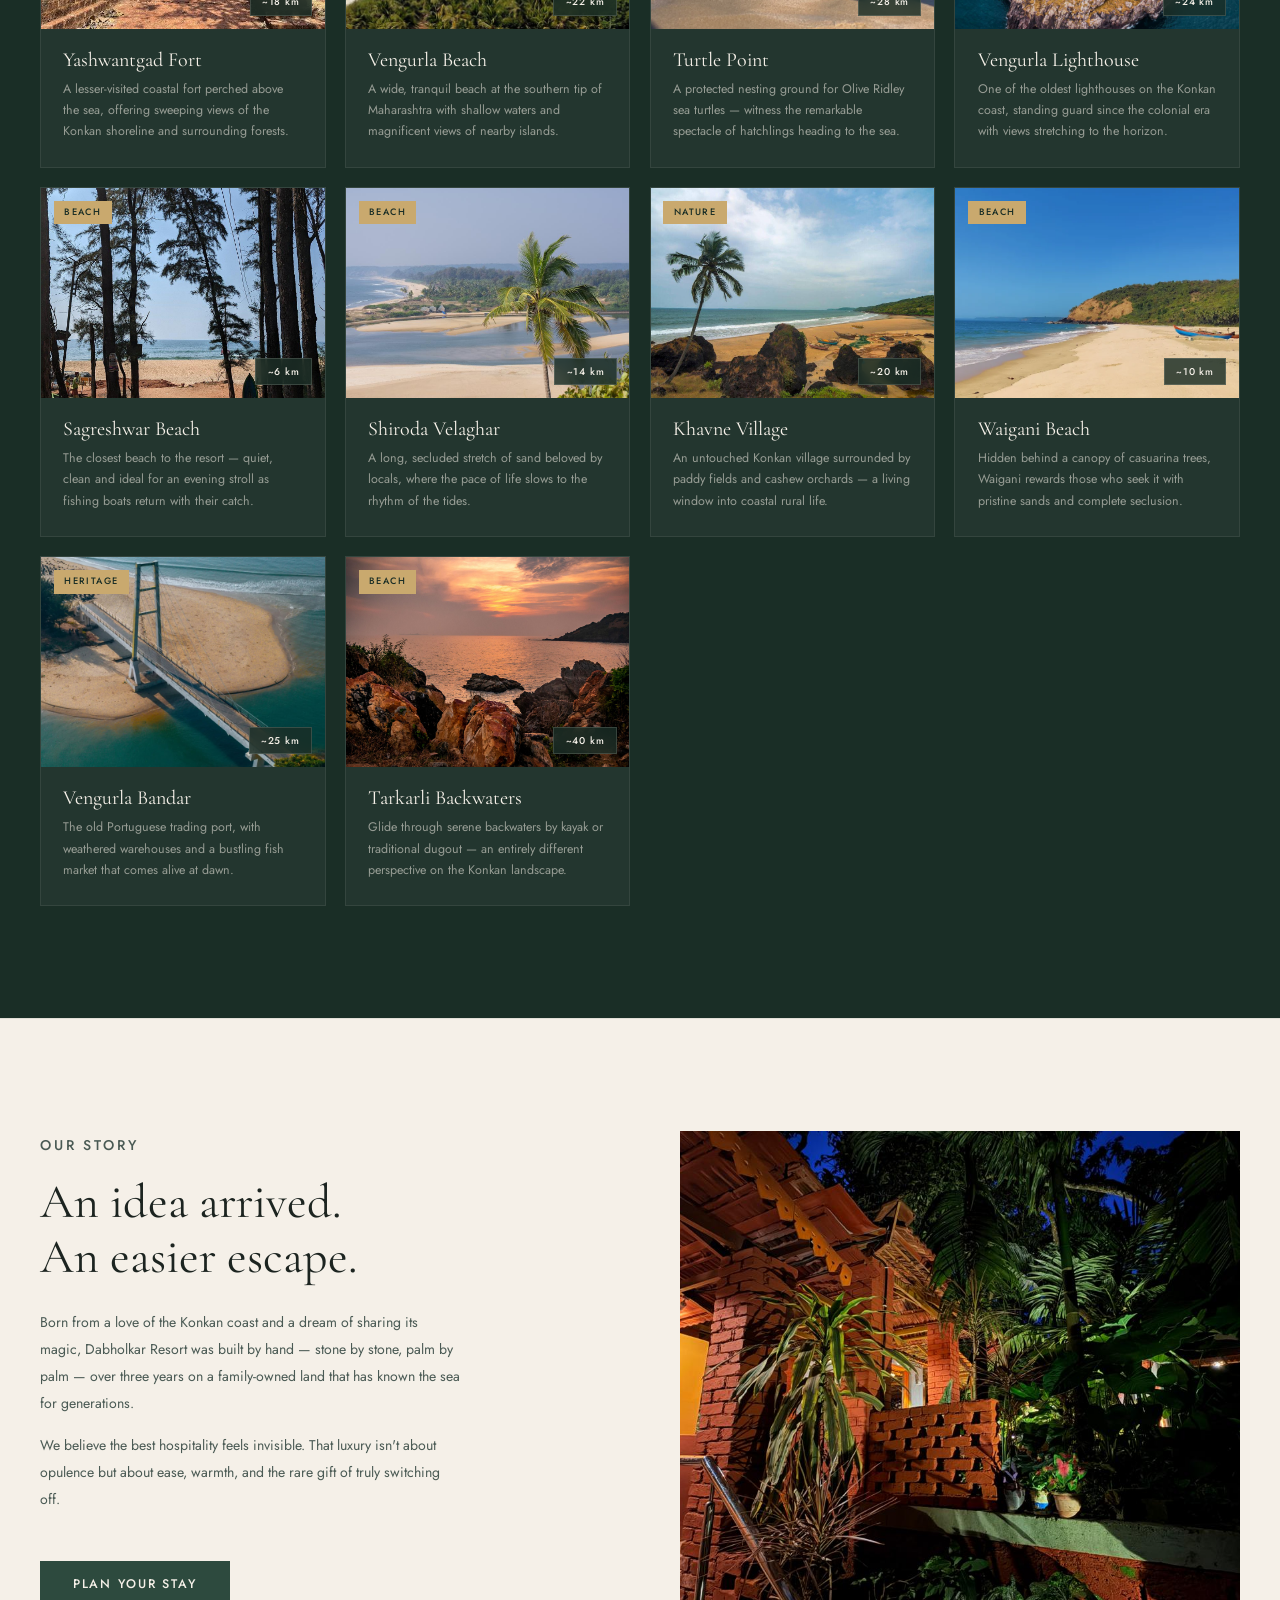
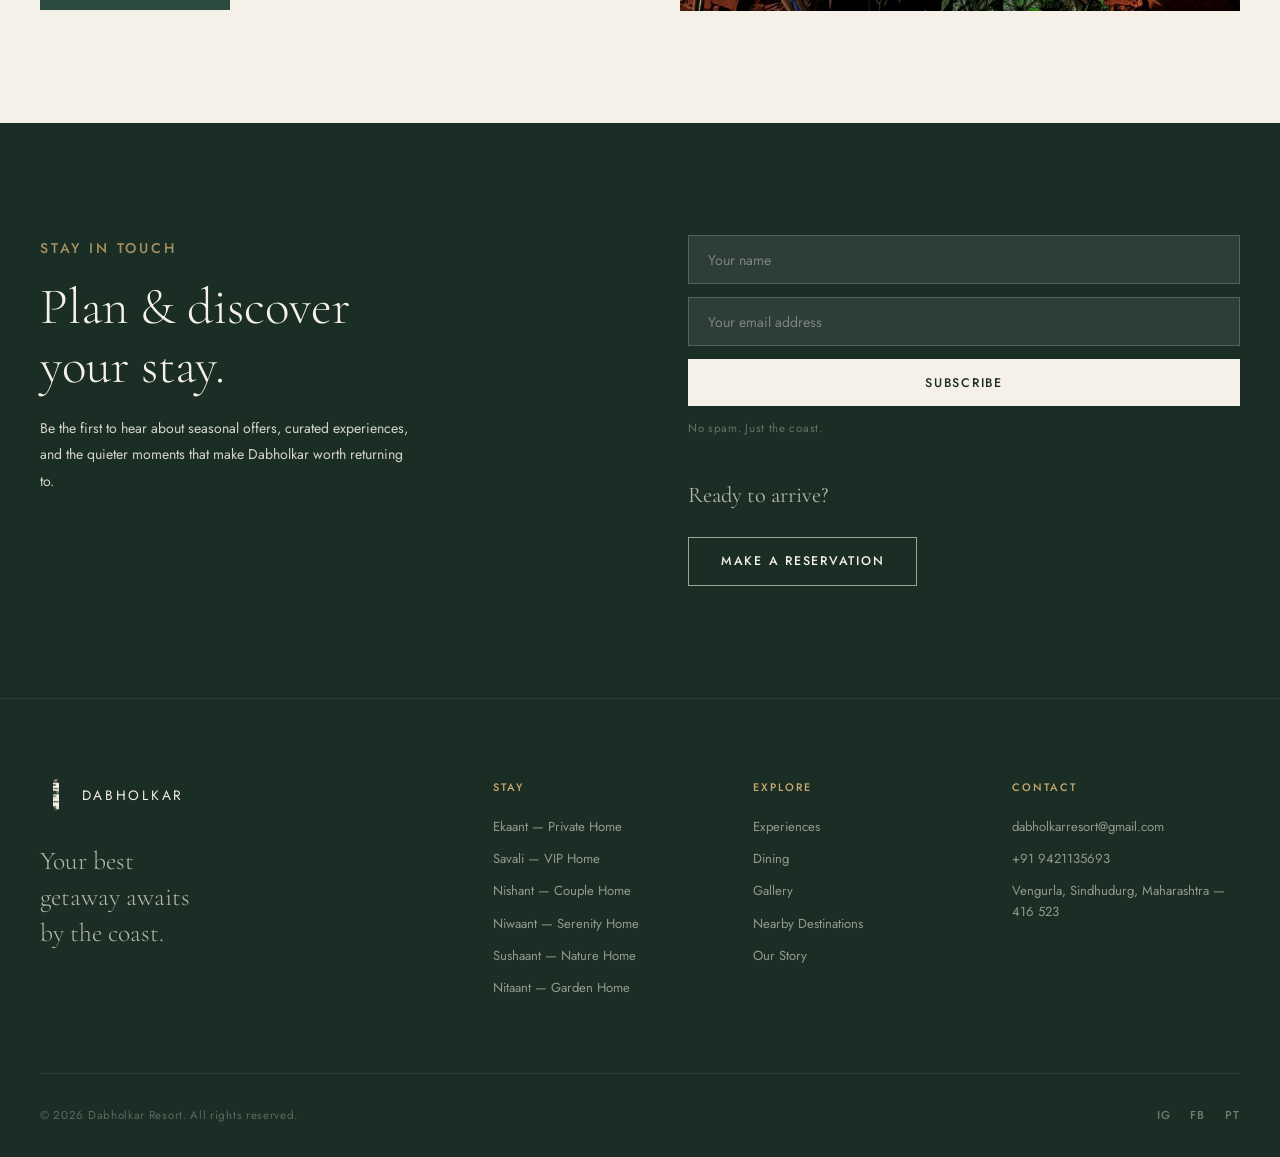
==== commit 42f3f063: "Remove villa cards section from homepage - now only shows on search results page" ====
--- a/index.html
+++ b/index.html
@@ -197,30 +197,15 @@
               <div class="bb-date-col">
                 <label for="bb-checkin">Check In</label>
                 <input type="date" id="bb-checkin" name="checkin" autocomplete="off" />
+                <span class="bb-error-msg" id="bb-checkin-error"></span>
               </div>
               <svg class="bb-arrow" viewBox="0 0 10 10" fill="none"><path d="M7.58 5.4H0V4.42H7.58L4.02.69 4.69 0 9.38 4.91 4.69 9.82l-.67-.69L7.58 5.4Z" fill="#222"/></svg>
               <div class="bb-date-col">
                 <label for="bb-checkout">Check Out</label>
                 <input type="date" id="bb-checkout" name="checkout" autocomplete="off" />
+                <span class="bb-error-msg" id="bb-checkout-error"></span>
               </div>
             </div>
-          </div>
-        </div>
-
-        <!-- Villa -->
-        <div class="bb-field bb-field--villa">
-          <svg class="bb-icon" viewBox="0 0 24 24" fill="none" stroke="currentColor" stroke-width="1.6"><path d="M3 9l9-7 9 7v11a2 2 0 0 1-2 2H5a2 2 0 0 1-2-2z"/><polyline points="9 22 9 12 15 12 15 22"/></svg>
-          <div>
-            <span class="bb-label">Villa</span>
-            <select id="bb-villa" name="villa" autocomplete="off">
-              <option value="">All Villas</option>
-              <option value="ekaant">Ekaant</option>
-              <option value="savali">Savali (VIP)</option>
-              <option value="nishant">Nishant</option>
-              <option value="niwaant">Niwaant</option>
-              <option value="sushaant">Sushaant</option>
-              <option value="nitaant">Nitaant</option>
-            </select>
           </div>
         </div>
 
@@ -245,10 +230,6 @@
 
       </div>
 
-      <!-- Price preview strip -->
-      <div class="bb-price-strip" id="bb-price-strip" style="display:none">
-        <div id="bb-price-results"></div>
-      </div>
     </div>
   </section>
     <!-- ═══════════════════════════════════════════
@@ -269,228 +250,6 @@
   <!-- ═══════════════════════════════════════════
        HOMES — 5 properties
   ═══════════════════════════════════════════ -->
-  <section class="rooms" id="rooms">
-    <div class="rooms-header reveal">
-      <p class="section-label">Your Home in Konkan</p>
-      <h2>Five Homes. One Heritage.<br />Endless Memories.</h2>
-      <p class="rooms-subhead">Discover a different experience of traditional Konkani living, surrounded by nature and enhanced with modern luxury.</p>
-    </div>
-    <div class="rooms-grid rooms-grid--6">
-
-      <!-- EKAANT -->
-      <article class="room-card reveal" data-home="ekaant">
-        <div class="room-card-img">
-          <img src="./assets/villa_images/ekaant/ekaant.jpeg" alt="Ekaant — Private Villa" />
-          <div class="room-card-badge">Private Villa</div>
-          <button class="room-card-gallery-btn" data-home="ekaant" aria-label="View gallery">
-            <svg width="16" height="16" viewBox="0 0 24 24" fill="none" stroke="currentColor" stroke-width="1.8"><rect x="3" y="3" width="18" height="18" rx="2"/><circle cx="8.5" cy="8.5" r="1.5"/><polyline points="21 15 16 10 5 21"/></svg>
-            Photos
-          </button>
-        </div>
-        <div class="room-card-body">
-          <div class="room-card-meta">
-            <span class="room-type">Private Villa</span>
-            <span class="room-guests">
-              <svg width="13" height="13" viewBox="0 0 24 24" fill="none" stroke="currentColor" stroke-width="1.8"><path d="M20 21v-2a4 4 0 0 0-4-4H8a4 4 0 0 0-4 4v2"/><circle cx="12" cy="7" r="4"/></svg>
-              2 Guests
-            </span>
-          </div>
-          <h3>Ekaant</h3>
-          <p class="room-card-desc">A sanctuary of solitude. Ekaant wraps you in stillness — private, unhurried, and entirely your own.</p>
-          <div class="room-card-price">
-            <span class="rcp-amount">₹7,500</span>
-            <span class="rcp-per">/ night</span>
-          </div>
-          <div class="room-card-specs">
-            <span><svg width="13" height="13" viewBox="0 0 24 24" fill="none" stroke="currentColor" stroke-width="1.8"><path d="M2 4v16M22 4v16M2 8h20M2 16h20M6 8v8M10 8v8M14 8v8M18 8v8"/></svg> King Bed</span>
-            <span><svg width="13" height="13" viewBox="0 0 24 24" fill="none" stroke="currentColor" stroke-width="1.8"><path d="M3 9l9-7 9 7v11a2 2 0 0 1-2 2H5a2 2 0 0 1-2-2z"/></svg> 1200 sq ft</span>
-          </div>
-          <div class="room-card-actions">
-            <button class="btn btn-details" data-home="ekaant">View Details</button>
-            <button class="btn btn-solid btn-book" data-home="ekaant">Book Now</button>
-          </div>
-        </div>
-      </article>
-
-      <!-- SAVALI VIP -->
-      <article class="room-card room-card--featured reveal" data-home="savali">
-        <div class="room-card-img">
-          <img src="./assets/villa_images/savali/niwaant.jpeg" alt="Savali — VIP Villa" />
-          <div class="room-card-badge room-card-badge--vip">VIP Villa</div>
-          <button class="room-card-gallery-btn" data-home="savali" aria-label="View gallery">
-            <svg width="16" height="16" viewBox="0 0 24 24" fill="none" stroke="currentColor" stroke-width="1.8"><rect x="3" y="3" width="18" height="18" rx="2"/><circle cx="8.5" cy="8.5" r="1.5"/><polyline points="21 15 16 10 5 21"/></svg>
-            Photos
-          </button>
-        </div>
-        <div class="room-card-body">
-          <div class="room-card-meta">
-            <span class="room-type">VIP Villa</span>
-            <span class="room-guests">
-              <svg width="13" height="13" viewBox="0 0 24 24" fill="none" stroke="currentColor" stroke-width="1.8"><path d="M20 21v-2a4 4 0 0 0-4-4H8a4 4 0 0 0-4 4v2"/><circle cx="12" cy="7" r="4"/></svg>
-              2 Guests
-            </span>
-          </div>
-          <h3>Savali</h3>
-          <p class="room-card-desc">Our finest offering. Savali — our finest villa — blends heritage architecture with curated luxury for the most discerning guest.</p>
-          <div class="room-card-price">
-            <span class="rcp-amount">₹18,000</span>
-            <span class="rcp-per">/ night</span>
-            <span class="rcp-tag">VIP</span>
-          </div>
-          <div class="room-card-specs">
-            <span><svg width="13" height="13" viewBox="0 0 24 24" fill="none" stroke="currentColor" stroke-width="1.8"><path d="M2 4v16M22 4v16M2 8h20M2 16h20M6 8v8M10 8v8M14 8v8M18 8v8"/></svg> King Bed</span>
-            <span><svg width="13" height="13" viewBox="0 0 24 24" fill="none" stroke="currentColor" stroke-width="1.8"><path d="M3 9l9-7 9 7v11a2 2 0 0 1-2 2H5a2 2 0 0 1-2-2z"/></svg> 1600 sq ft</span>
-          </div>
-          <div class="room-card-actions">
-            <button class="btn btn-details" data-home="savali">View Details</button>
-            <button class="btn btn-solid btn-book" data-home="savali">Book Now</button>
-          </div>
-        </div>
-      </article>
-
-      <!-- NISHANT -->
-      <article class="room-card reveal" data-home="nishant">
-        <div class="room-card-img">
-          <img src="./assets/villa_images/nishaant/roominterior1.jpeg" alt="Nishant — Couple Villa" />
-          <div class="room-card-badge">Couple Villa</div>
-          <button class="room-card-gallery-btn" data-home="nishant" aria-label="View gallery">
-            <svg width="16" height="16" viewBox="0 0 24 24" fill="none" stroke="currentColor" stroke-width="1.8"><rect x="3" y="3" width="18" height="18" rx="2"/><circle cx="8.5" cy="8.5" r="1.5"/><polyline points="21 15 16 10 5 21"/></svg>
-            Photos
-          </button>
-        </div>
-        <div class="room-card-body">
-          <div class="room-card-meta">
-            <span class="room-type">Couple Villa</span>
-            <span class="room-guests">
-              <svg width="13" height="13" viewBox="0 0 24 24" fill="none" stroke="currentColor" stroke-width="1.8"><path d="M20 21v-2a4 4 0 0 0-4-4H8a4 4 0 0 0-4 4v2"/><circle cx="12" cy="7" r="4"/></svg>
-              5 Guests
-            </span>
-          </div>
-          <h3>Nishant</h3>
-          <p class="room-card-desc">Designed for togetherness. Nishant's generous spaces invite families and loved ones to breathe and reconnect.</p>
-          <div class="room-card-price">
-            <span class="rcp-amount">₹7,500</span>
-            <span class="rcp-per">/ night</span>
-          </div>
-          <div class="room-card-specs">
-            <span><svg width="13" height="13" viewBox="0 0 24 24" fill="none" stroke="currentColor" stroke-width="1.8"><path d="M2 4v16M22 4v16M2 8h20M2 16h20M6 8v8M10 8v8M14 8v8M18 8v8"/></svg> 2 King Beds</span>
-            <span><svg width="13" height="13" viewBox="0 0 24 24" fill="none" stroke="currentColor" stroke-width="1.8"><path d="M3 9l9-7 9 7v11a2 2 0 0 1-2 2H5a2 2 0 0 1-2-2z"/></svg> 1800 sq ft</span>
-          </div>
-          <div class="room-card-actions">
-            <button class="btn btn-details" data-home="nishant">View Details</button>
-            <button class="btn btn-solid btn-book" data-home="nishant">Book Now</button>
-          </div>
-        </div>
-      </article>
-
-      <!-- NIWAANT -->
-      <article class="room-card reveal" data-home="niwaant">
-        <div class="room-card-img">
-          <img src="./assets/villa_images/niwaant/nitaant.jpeg" alt="Niwaant — Serenity Home" />
-          <div class="room-card-badge">Serenity Home</div>
-          <button class="room-card-gallery-btn" data-home="niwaant" aria-label="View gallery">
-            <svg width="16" height="16" viewBox="0 0 24 24" fill="none" stroke="currentColor" stroke-width="1.8"><rect x="3" y="3" width="18" height="18" rx="2"/><circle cx="8.5" cy="8.5" r="1.5"/><polyline points="21 15 16 10 5 21"/></svg>
-            Photos
-          </button>
-        </div>
-        <div class="room-card-body">
-          <div class="room-card-meta">
-            <span class="room-type">Serenity Villa</span>
-            <span class="room-guests">
-              <svg width="13" height="13" viewBox="0 0 24 24" fill="none" stroke="currentColor" stroke-width="1.8"><path d="M20 21v-2a4 4 0 0 0-4-4H8a4 4 0 0 0-4 4v2"/><circle cx="12" cy="7" r="4"/></svg>
-              2 Guests
-            </span>
-          </div>
-          <h3>Niwaant</h3>
-          <p class="room-card-desc">Where serenity is not just a promise but an address. Wake to birdsong, retire to absolute peace.</p>
-          <div class="room-card-price">
-            <span class="rcp-amount">₹11,700</span>
-            <span class="rcp-per">/ night</span>
-          </div>
-          <div class="room-card-specs">
-            <span><svg width="13" height="13" viewBox="0 0 24 24" fill="none" stroke="currentColor" stroke-width="1.8"><path d="M2 4v16M22 4v16M2 8h20M2 16h20M6 8v8M10 8v8M14 8v8M18 8v8"/></svg> King Bed</span>
-            <span><svg width="13" height="13" viewBox="0 0 24 24" fill="none" stroke="currentColor" stroke-width="1.8"><path d="M3 9l9-7 9 7v11a2 2 0 0 1-2 2H5a2 2 0 0 1-2-2z"/></svg> 1200 sq ft</span>
-          </div>
-          <div class="room-card-actions">
-            <button class="btn btn-details" data-home="niwaant">View Details</button>
-            <button class="btn btn-solid btn-book" data-home="niwaant">Book Now</button>
-          </div>
-        </div>
-      </article>
-
-      <!-- SAVALI -->
-      <article class="room-card reveal" data-home="sushaant">
-        <div class="room-card-img">
-          <img src="./assets/villa_images/sushaant/sushant.jpeg" alt="Sushaant — Nature Villa" />
-          <div class="room-card-badge">Nature Villa</div>
-          <button class="room-card-gallery-btn" data-home="sushaant" aria-label="View gallery">
-            <svg width="16" height="16" viewBox="0 0 24 24" fill="none" stroke="currentColor" stroke-width="1.8"><rect x="3" y="3" width="18" height="18" rx="2"/><circle cx="8.5" cy="8.5" r="1.5"/><polyline points="21 15 16 10 5 21"/></svg>
-            Photos
-          </button>
-        </div>
-        <div class="room-card-body">
-          <div class="room-card-meta">
-            <span class="room-type">Nature Villa</span>
-            <span class="room-guests">
-              <svg width="13" height="13" viewBox="0 0 24 24" fill="none" stroke="currentColor" stroke-width="1.8"><path d="M20 21v-2a4 4 0 0 0-4-4H8a4 4 0 0 0-4 4v2"/><circle cx="12" cy="7" r="4"/></svg>
-              2 Guests
-            </span>
-          </div>
-          <h3>Sushaant</h3>
-          <p class="room-card-desc">For those who find peace in the forest. Sushaant puts you deep within the Konkan's lush green canopy.</p>
-          <div class="room-card-price">
-            <span class="rcp-amount">₹11,700</span>
-            <span class="rcp-per">/ night</span>
-          </div>
-          <div class="room-card-specs">
-            <span><svg width="13" height="13" viewBox="0 0 24 24" fill="none" stroke="currentColor" stroke-width="1.8"><path d="M2 4v16M22 4v16M2 8h20M2 16h20M6 8v8M10 8v8M14 8v8M18 8v8"/></svg> Queen Bed</span>
-            <span><svg width="13" height="13" viewBox="0 0 24 24" fill="none" stroke="currentColor" stroke-width="1.8"><path d="M3 9l9-7 9 7v11a2 2 0 0 1-2 2H5a2 2 0 0 1-2-2z"/></svg> 1200 sq ft</span>
-          </div>
-          <div class="room-card-actions">
-            <button class="btn btn-details" data-home="sushaant">View Details</button>
-            <button class="btn btn-solid btn-book" data-home="sushaant">Book Now</button>
-          </div>
-        </div>
-      </article>
-
-      <!-- NITAANT -->
-      <article class="room-card reveal" data-home="nitaant">
-        <div class="room-card-img">
-          <img src="./assets/villa_images/nitaant/nitaant.jpeg" alt="Nitaant — Garden Villa" />
-          <div class="room-card-badge">Garden Villa</div>
-          <button class="room-card-gallery-btn" data-home="nitaant" aria-label="View gallery">
-            <svg width="16" height="16" viewBox="0 0 24 24" fill="none" stroke="currentColor" stroke-width="1.8"><rect x="3" y="3" width="18" height="18" rx="2"/><circle cx="8.5" cy="8.5" r="1.5"/><polyline points="21 15 16 10 5 21"/></svg>
-            Photos
-          </button>
-        </div>
-        <div class="room-card-body">
-          <div class="room-card-meta">
-            <span class="room-type">Garden Villa</span>
-            <span class="room-guests">
-              <svg width="13" height="13" viewBox="0 0 24 24" fill="none" stroke="currentColor" stroke-width="1.8"><path d="M20 21v-2a4 4 0 0 0-4-4H8a4 4 0 0 0-4 4v2"/><circle cx="12" cy="7" r="4"/></svg>
-              2 Guests
-            </span>
-          </div>
-          <h3>Nitaant</h3>
-          <p class="room-card-desc">A serene new private retreat at Dabholkar Resort. Details and images coming soon.</p>
-          <div class="room-card-price">
-            <span class="rcp-amount">₹7,500</span>
-            <span class="rcp-per">/ night</span>
-          </div>
-          <div class="room-card-specs">
-            <span><svg width="13" height="13" viewBox="0 0 24 24" fill="none" stroke="currentColor" stroke-width="1.8"><path d="M2 4v16M22 4v16M2 8h20M2 16h20M6 8v8M10 8v8M14 8v8M18 8v8"/></svg> King Bed</span>
-            <span><svg width="13" height="13" viewBox="0 0 24 24" fill="none" stroke="currentColor" stroke-width="1.8"><path d="M3 9l9-7 9 7v11a2 2 0 0 1-2 2H5a2 2 0 0 1-2-2z"/></svg> 1200 sq ft</span>
-          </div>
-          <div class="room-card-actions">
-            <button class="btn btn-details" data-home="nitaant">View Details</button>
-            <button class="btn btn-solid btn-book" data-home="nitaant">Book Now</button>
-          </div>
-        </div>
-      </article>
-
-
-    </div>
-  </section>
 
   <!-- ═══════════════════════════════════════════
        ROOM DETAILS MODAL
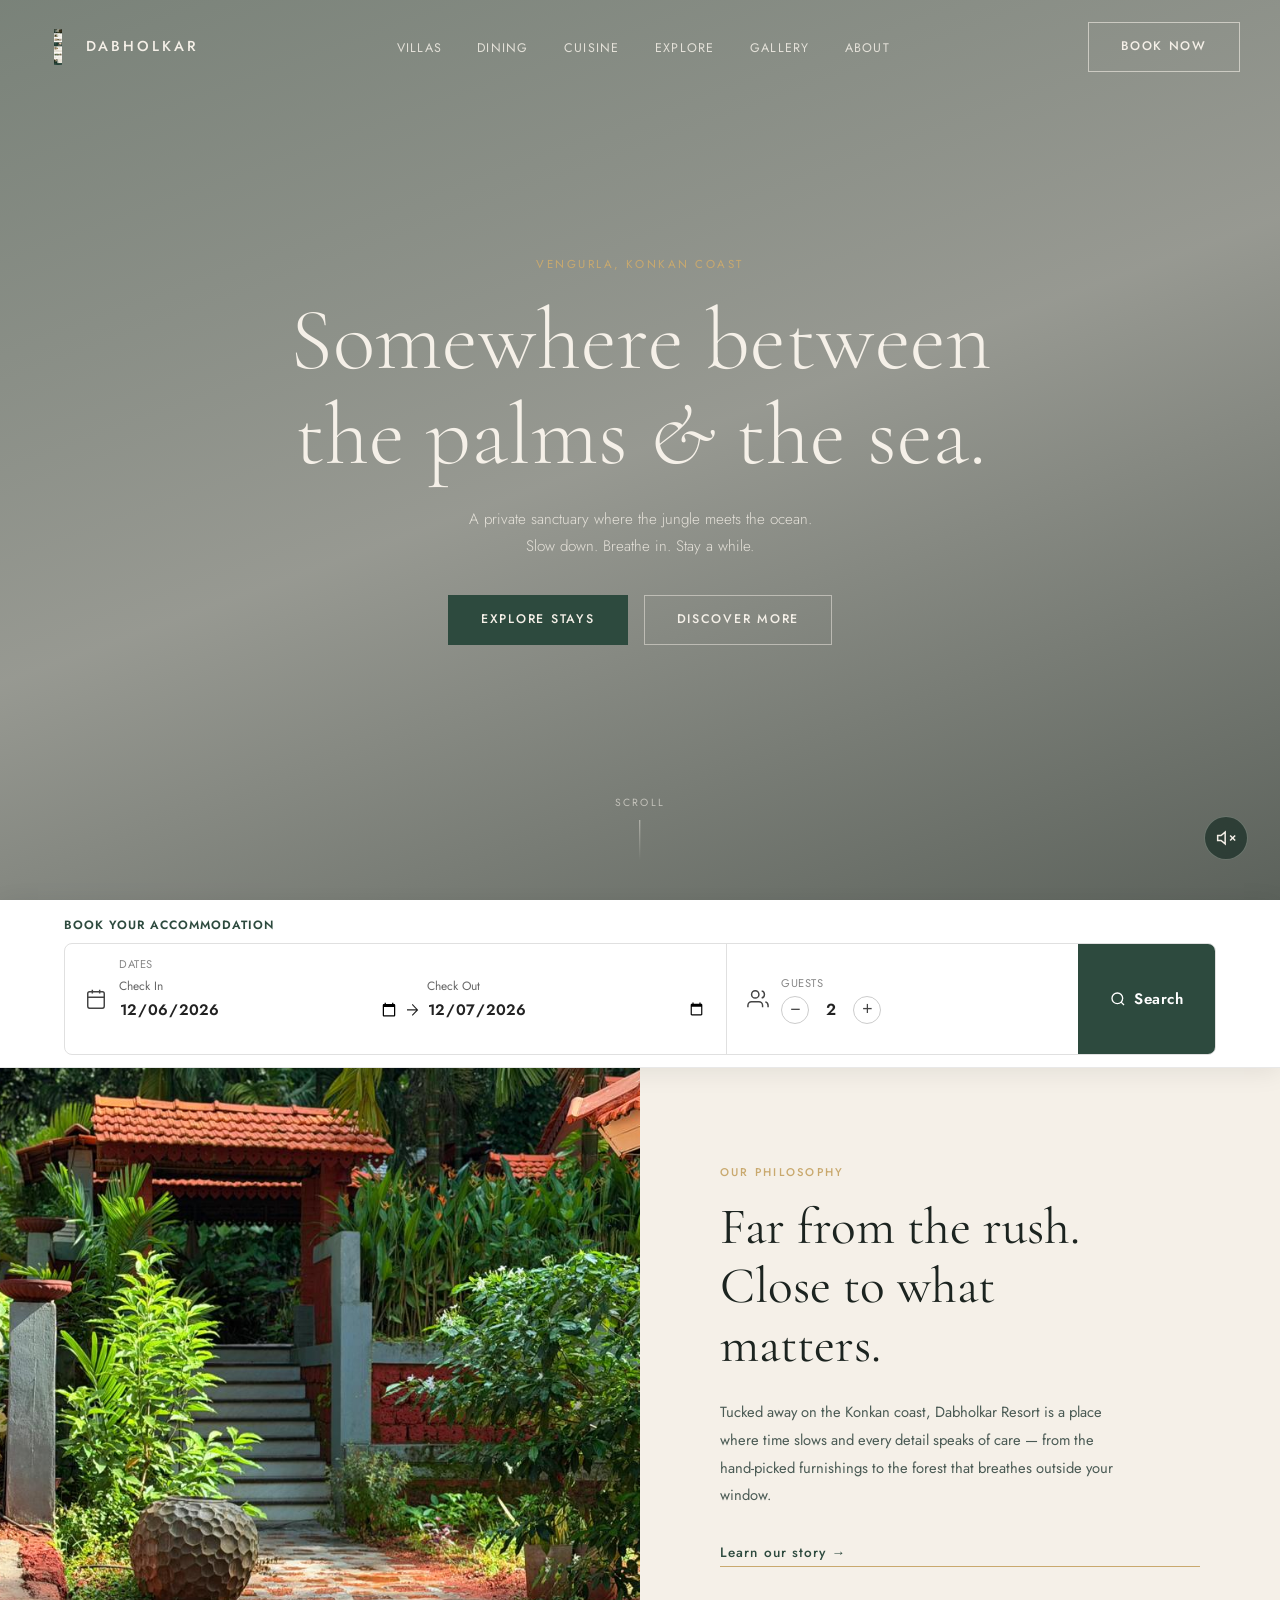
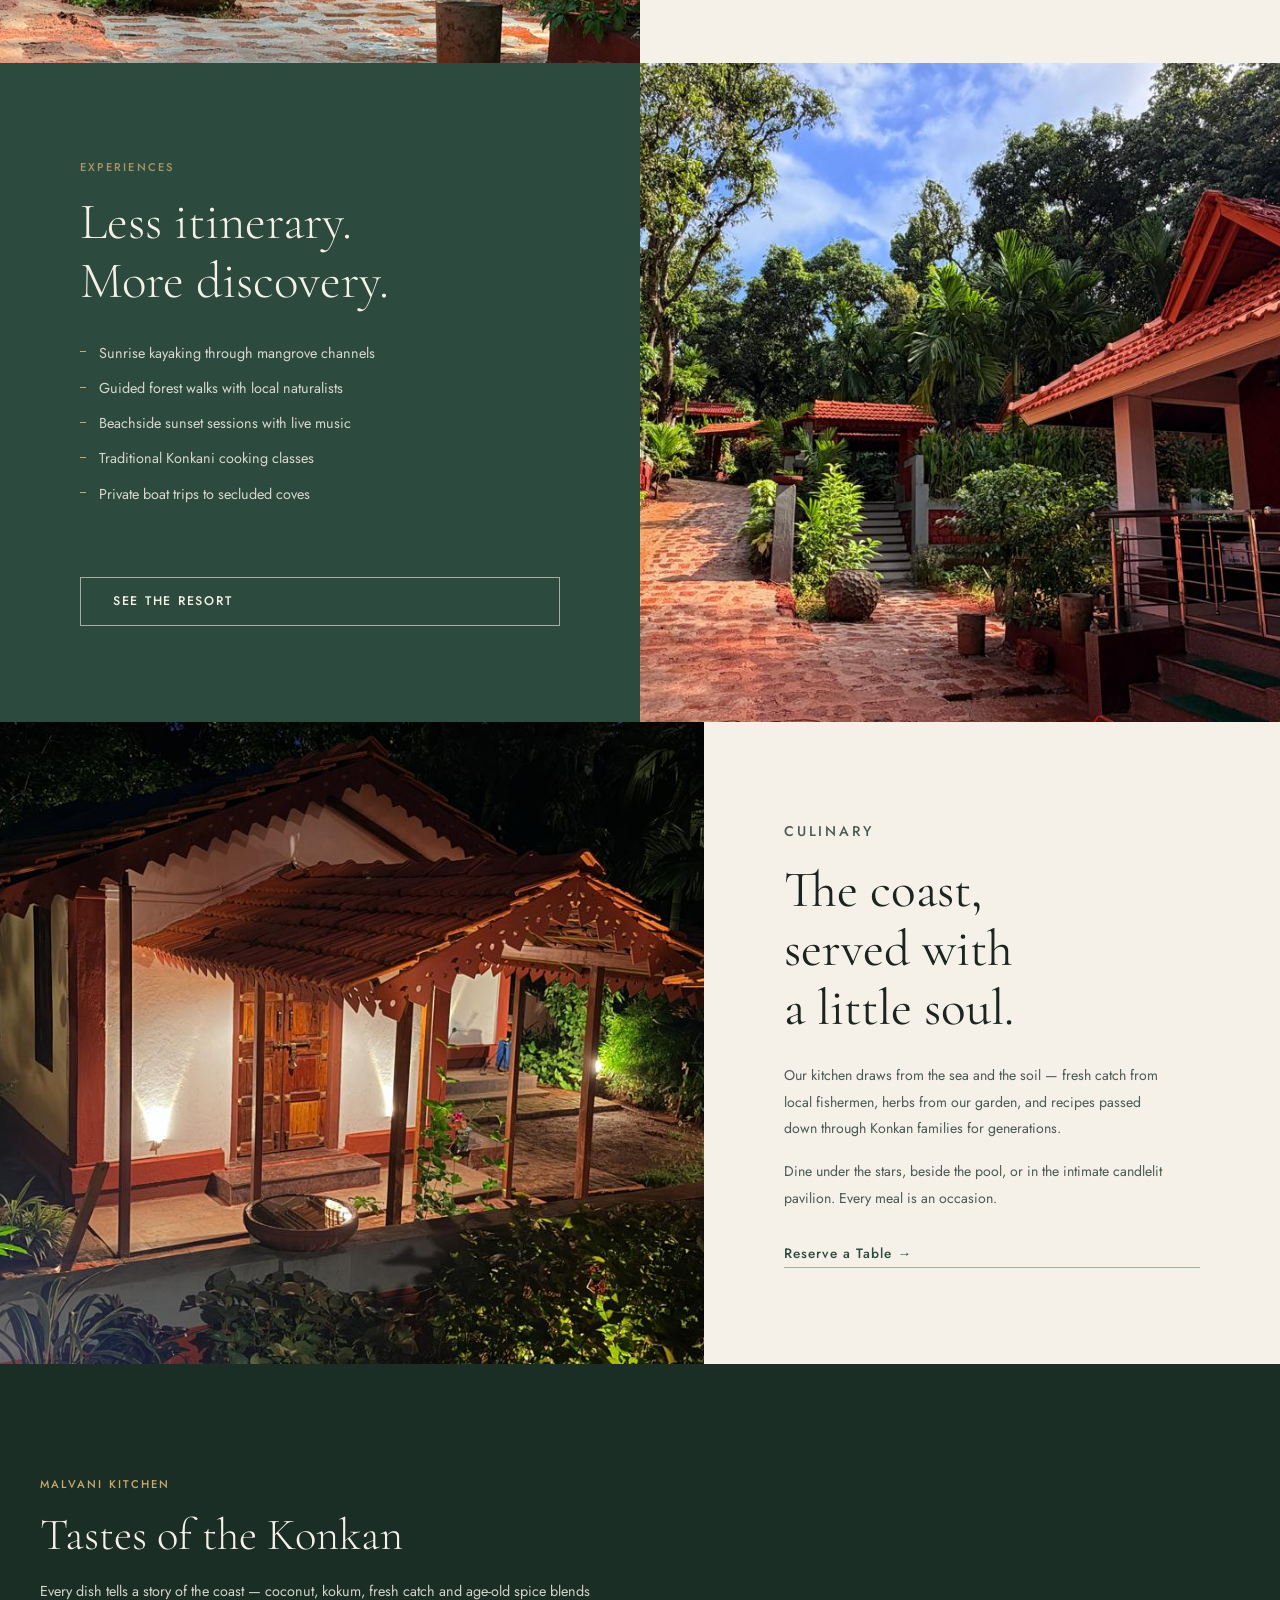
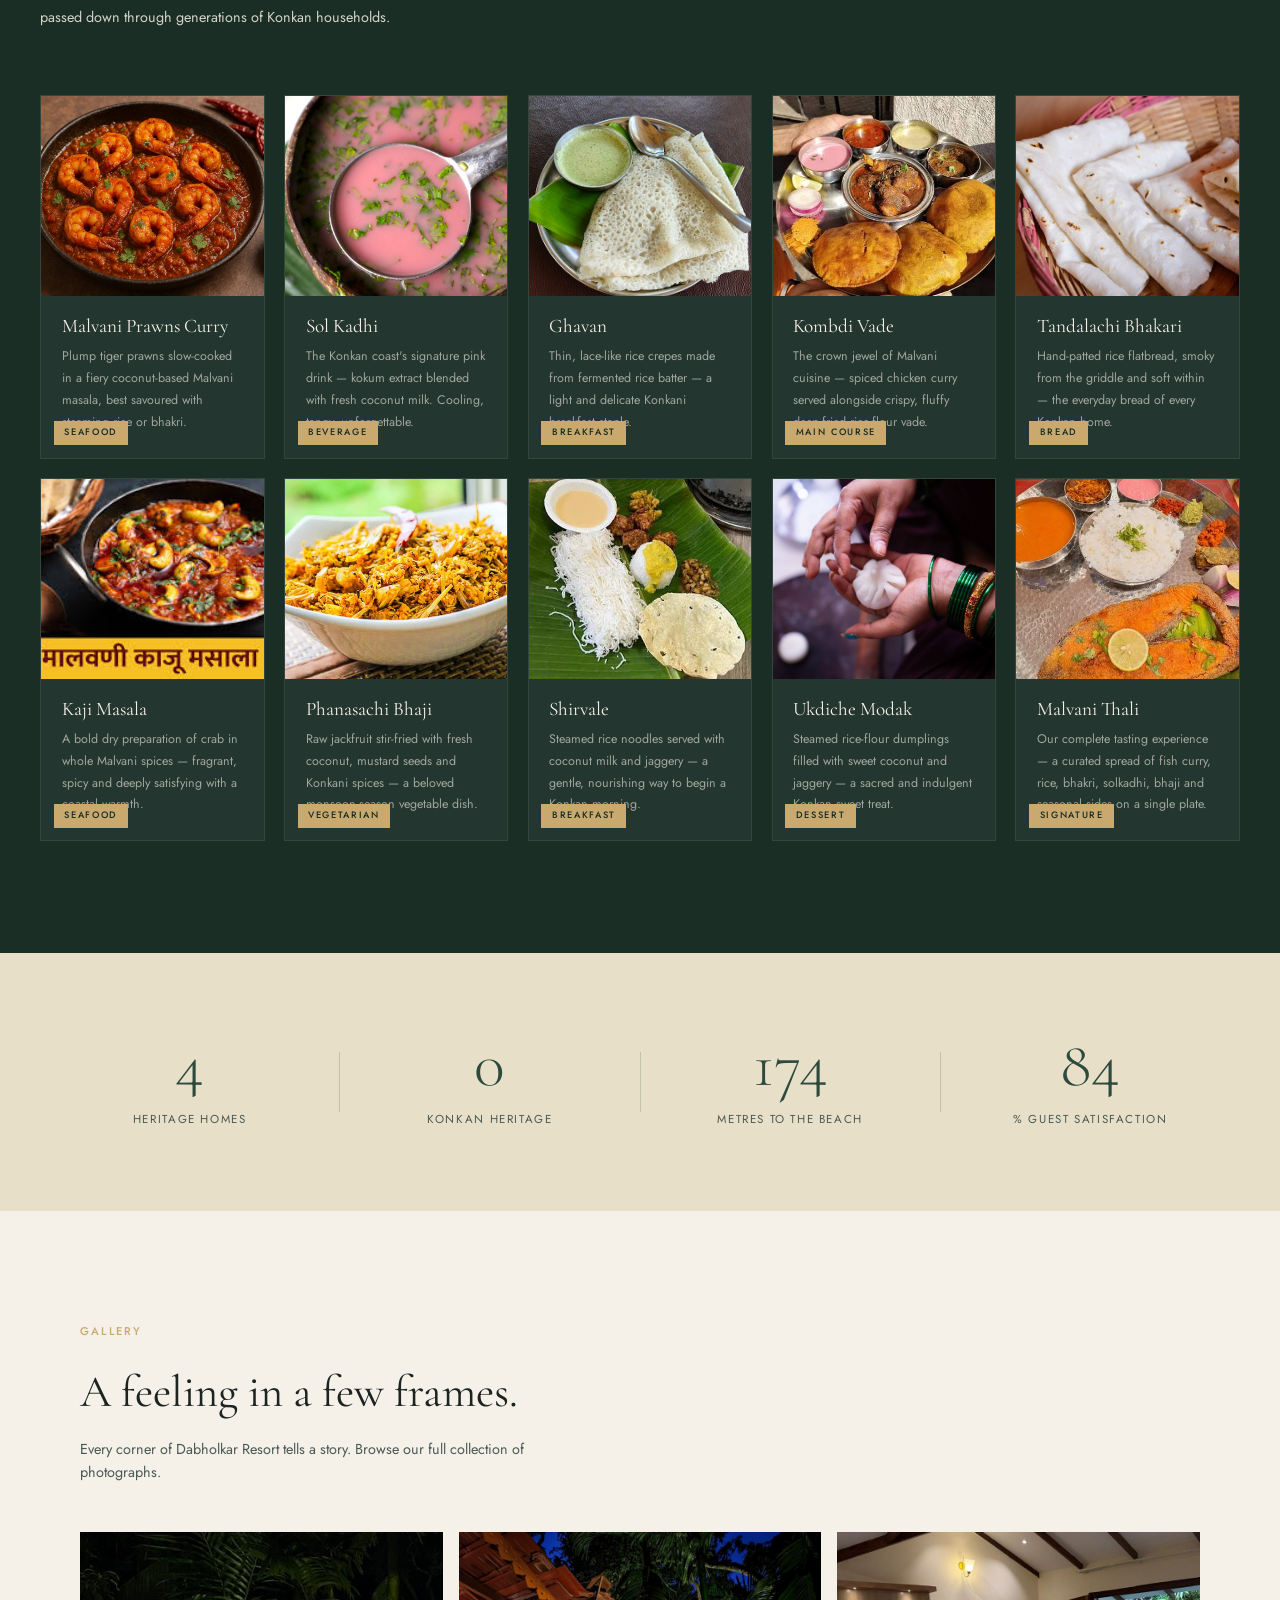
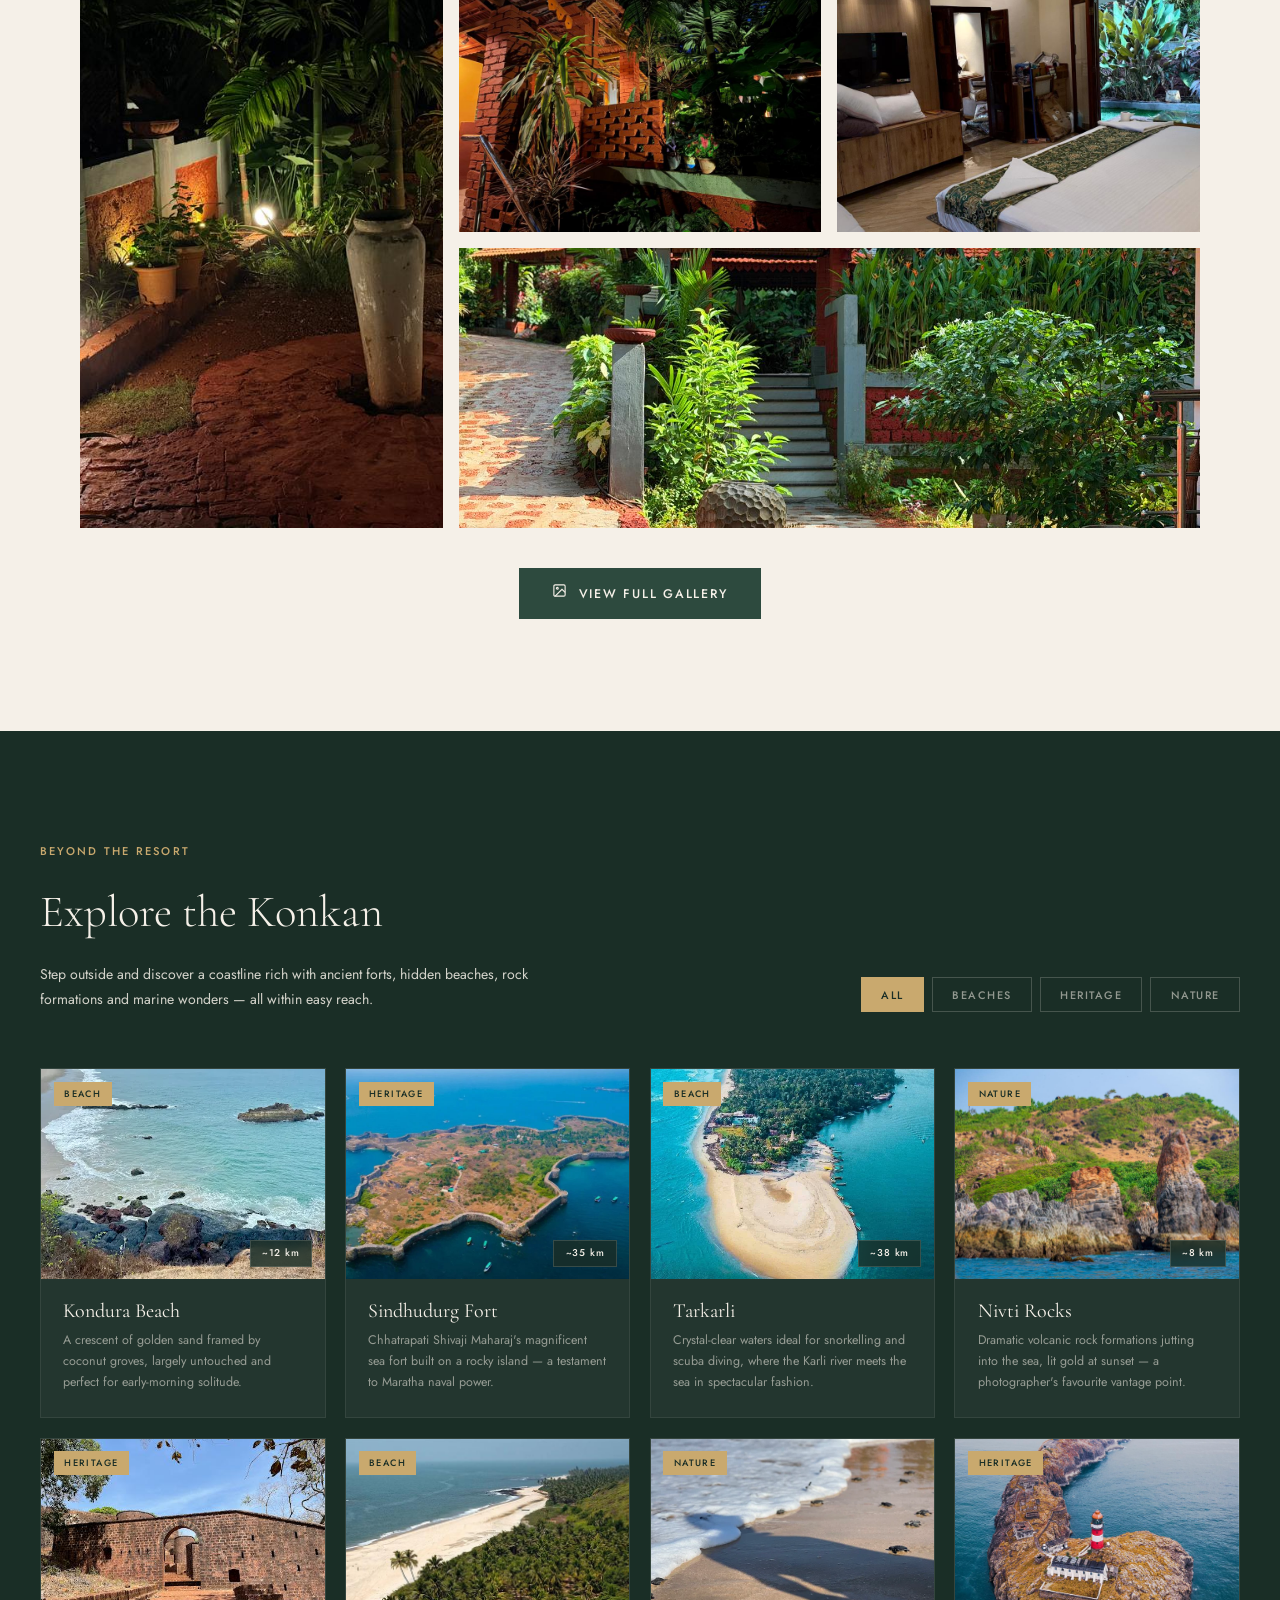
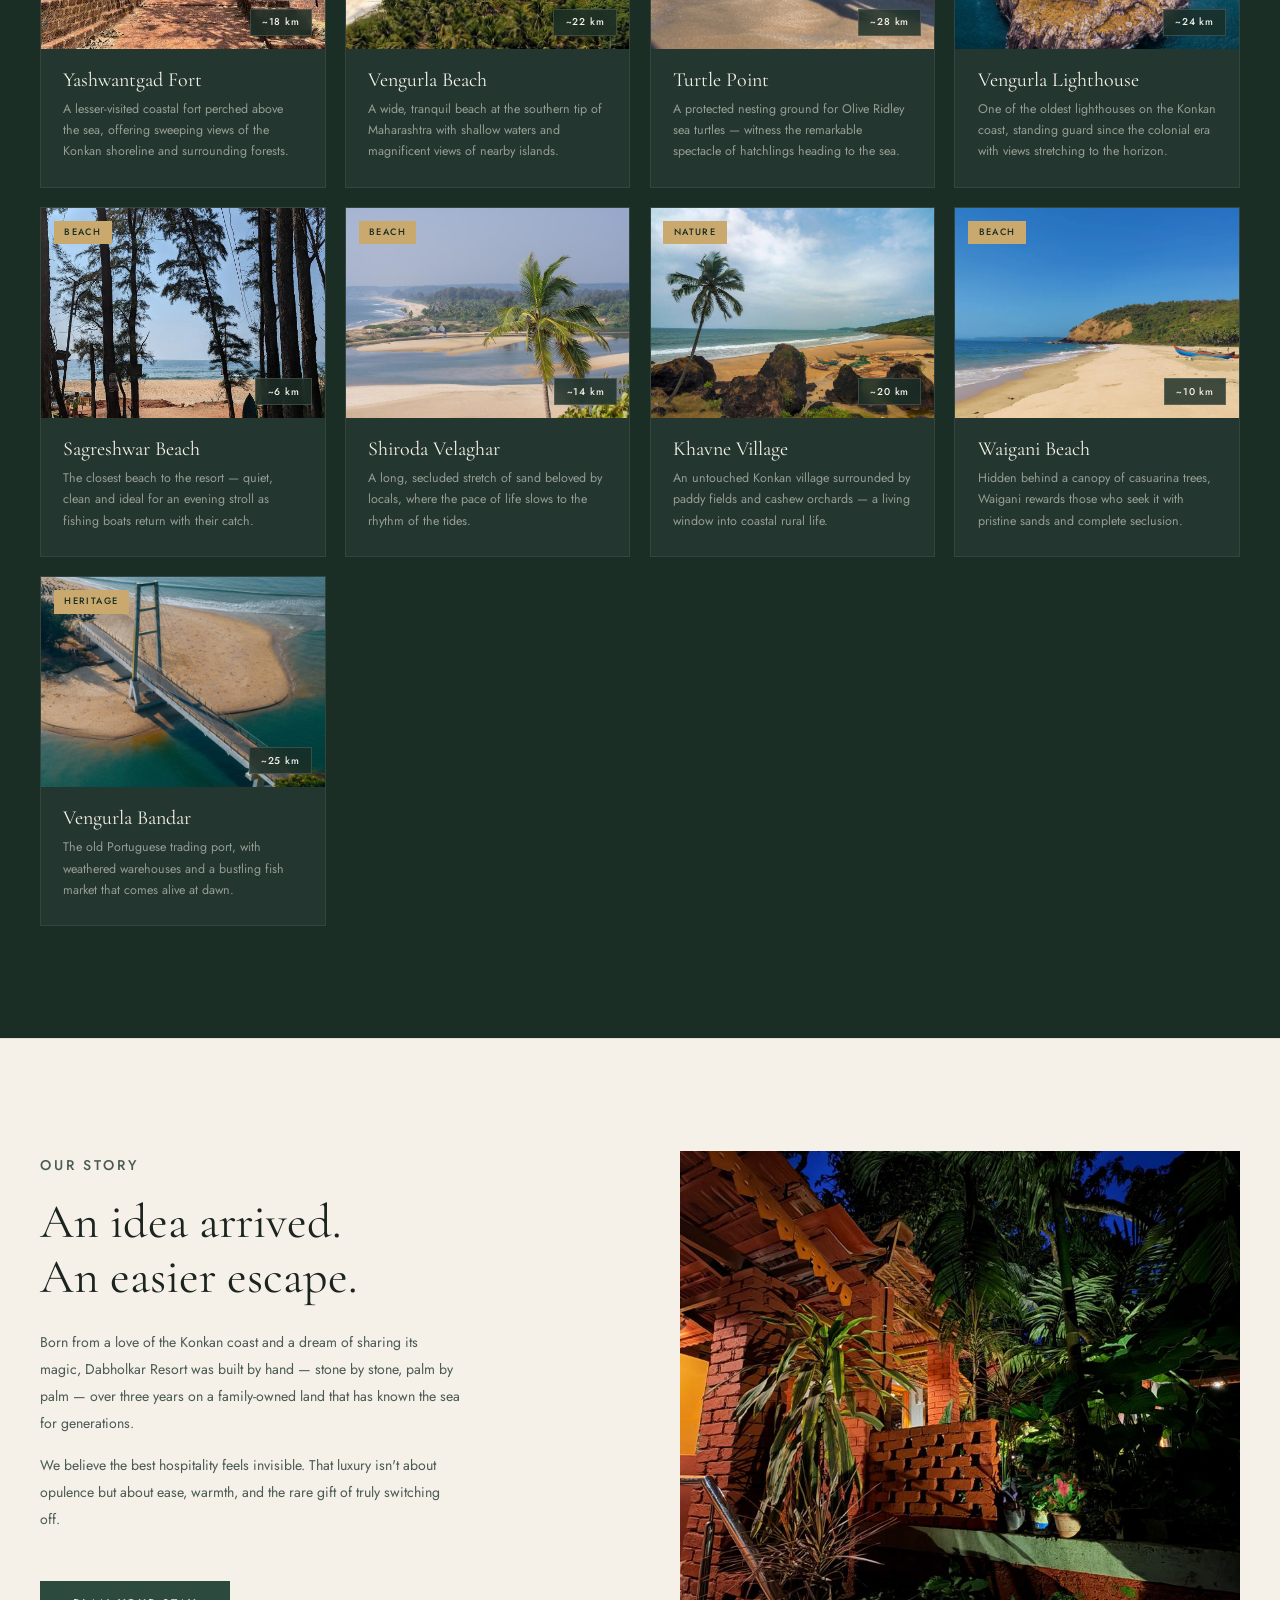
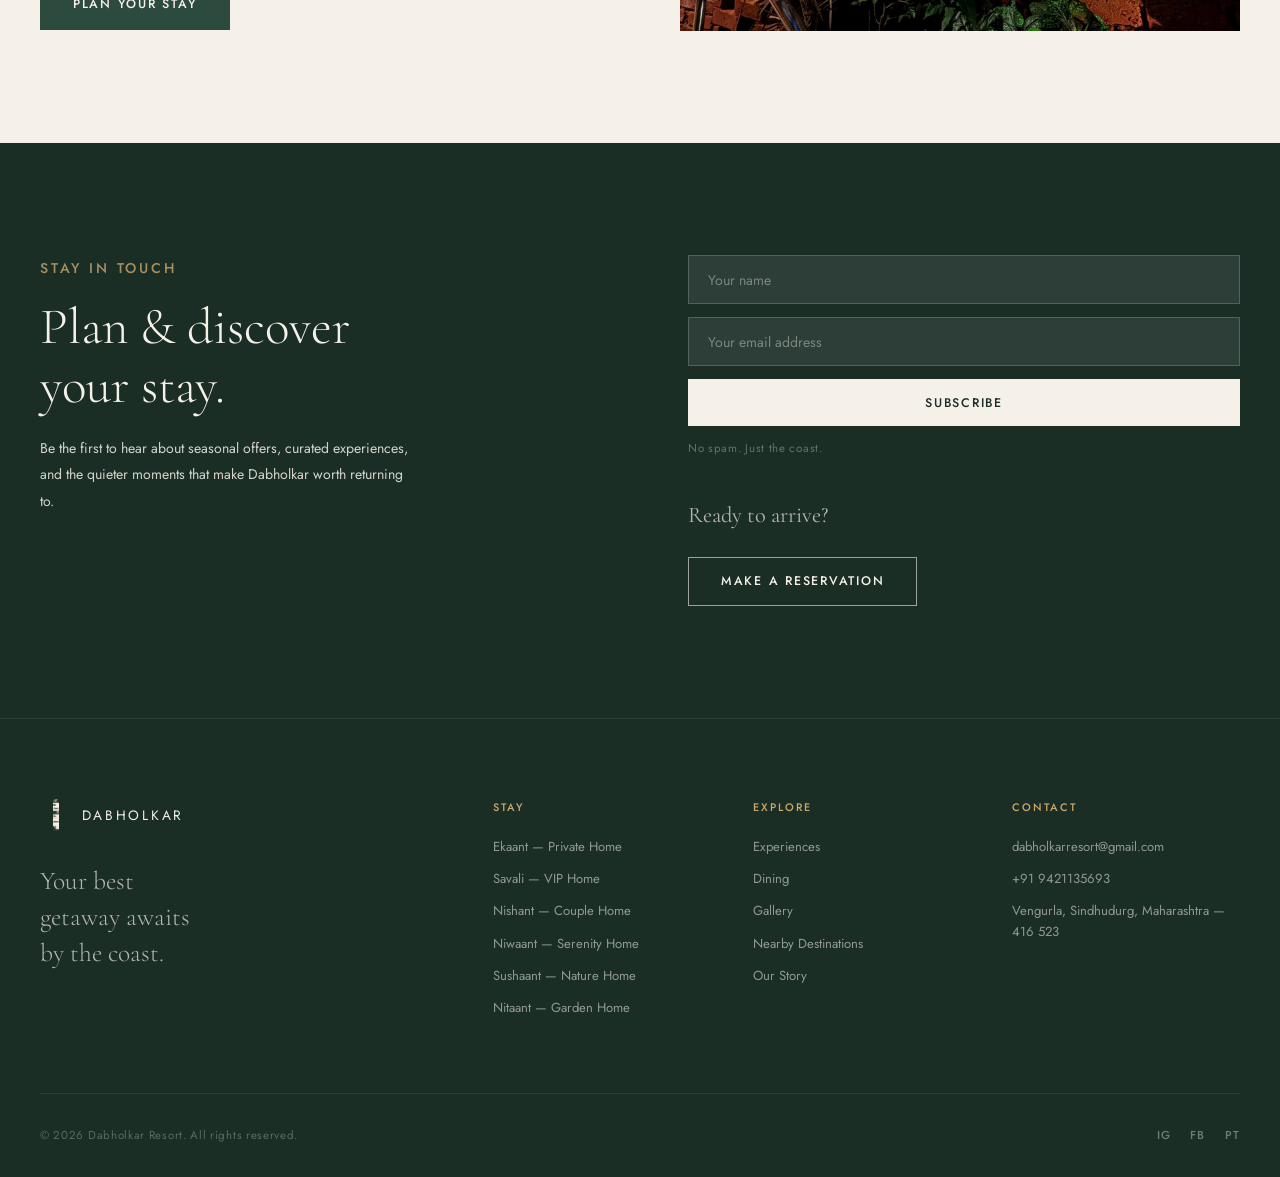
==== commit cebc342b: "Fix Nishant dropdown: 4 Guests -> 2 Guests in both index.html and search-results.html" ====
--- a/index.html
+++ b/index.html
@@ -430,7 +430,7 @@
               <option value="">Choose your home</option>
               <option value="Ekaant">Ekaant — Private Villa (2 Guests)</option>
               <option value="Savali">Savali — VIP Villa (2 Guests)</option>
-              <option value="Nishant">Nishant — Couple Villa (4 Guests)</option>
+              <option value="Nishant">Nishant — Couple Villa (2 Guests)</option>
               <option value="Niwaant">Niwaant — Serenity Villa (2 Guests)</option>
               <option value="Sushaant">Sushaant — Nature Villa (2 Guests)</option>
               <option value="Nitaant">Nitaant — Garden Villa (2 Guests)</option>
--- a/styles.css
+++ b/styles.css
@@ -3040,6 +3040,21 @@
 
 .bb-price-pill strong {
   font-weight: 700;
+}
+
+/* Error messages for booking bar */
+.bb-error-msg {
+  display: block;
+  font-size: 0.7rem;
+  color: #d32f2f;
+  margin-top: 0.25rem;
+  min-height: 1rem;
+  font-weight: 500;
+}
+
+.bb-date-col input[type="date"].has-error {
+  border: 1px solid #d32f2f;
+  border-radius: 4px;
 }
 
 @media (max-width: 768px) {
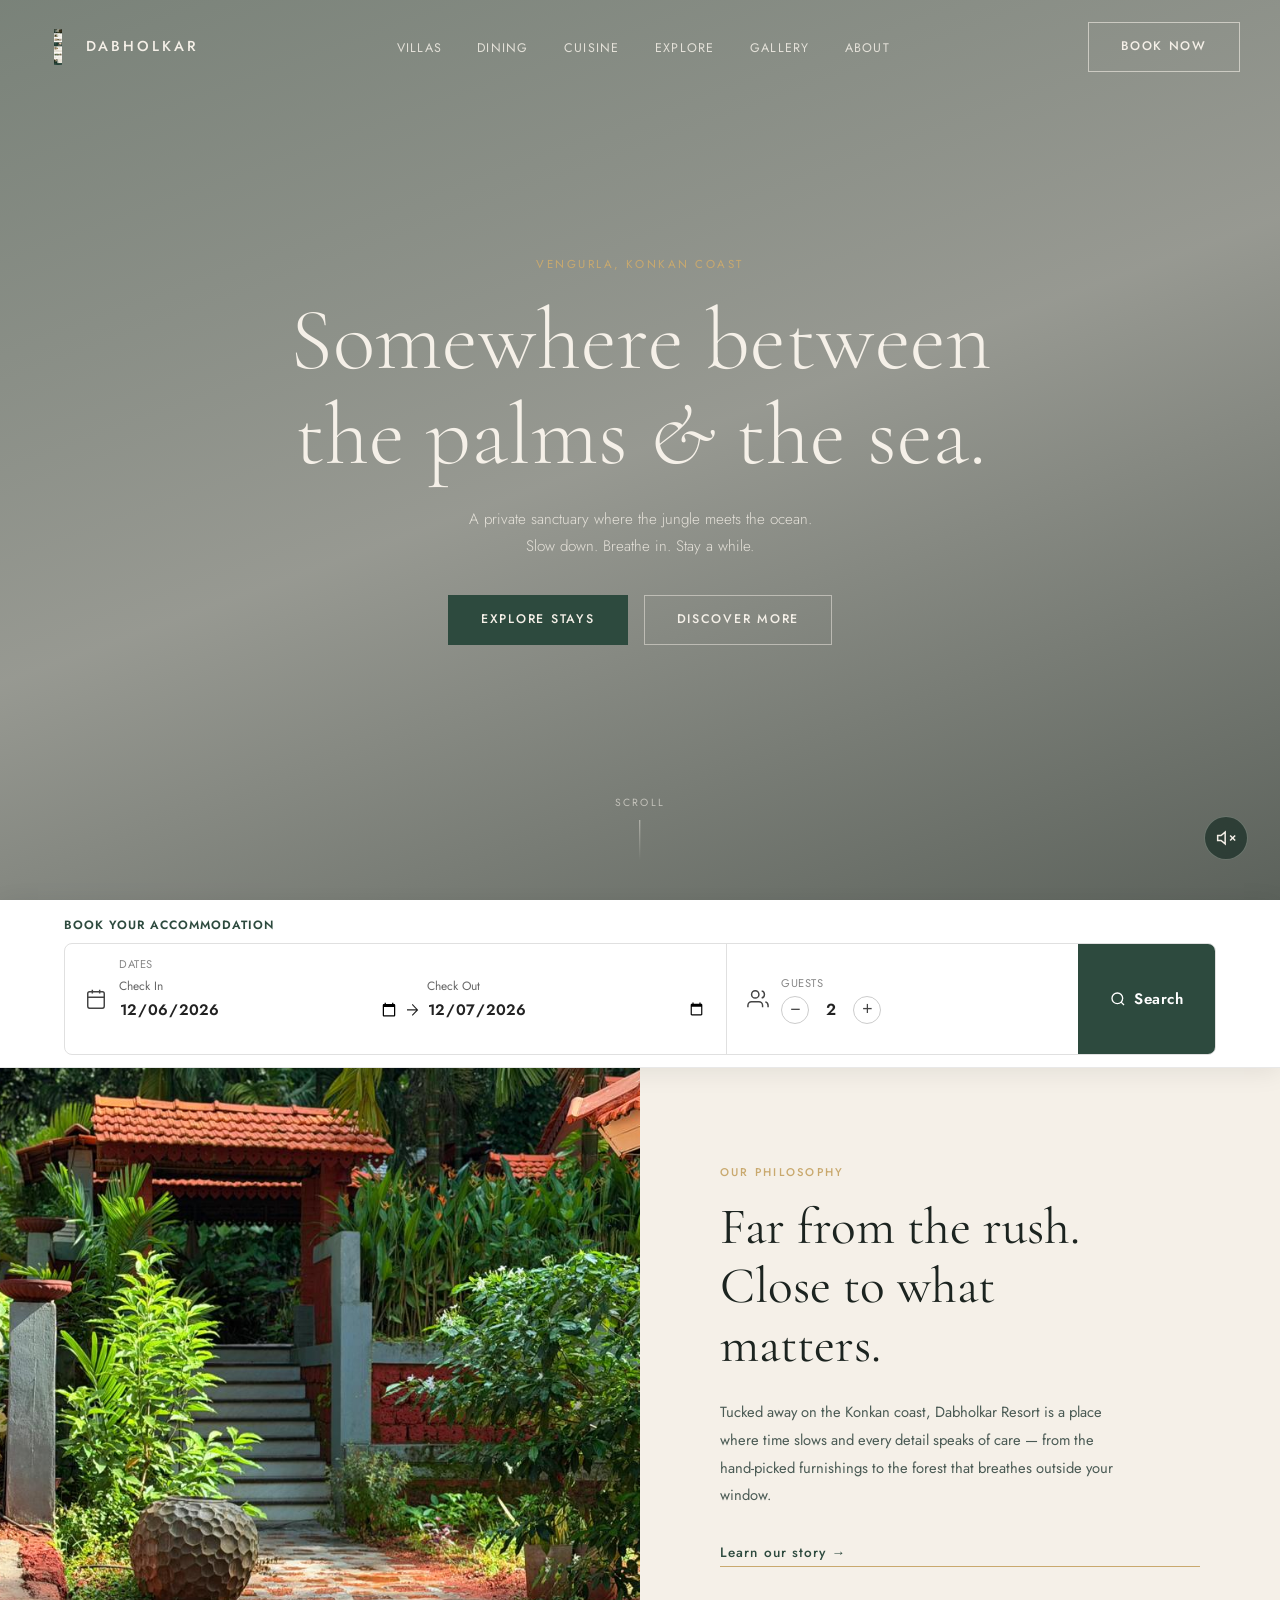
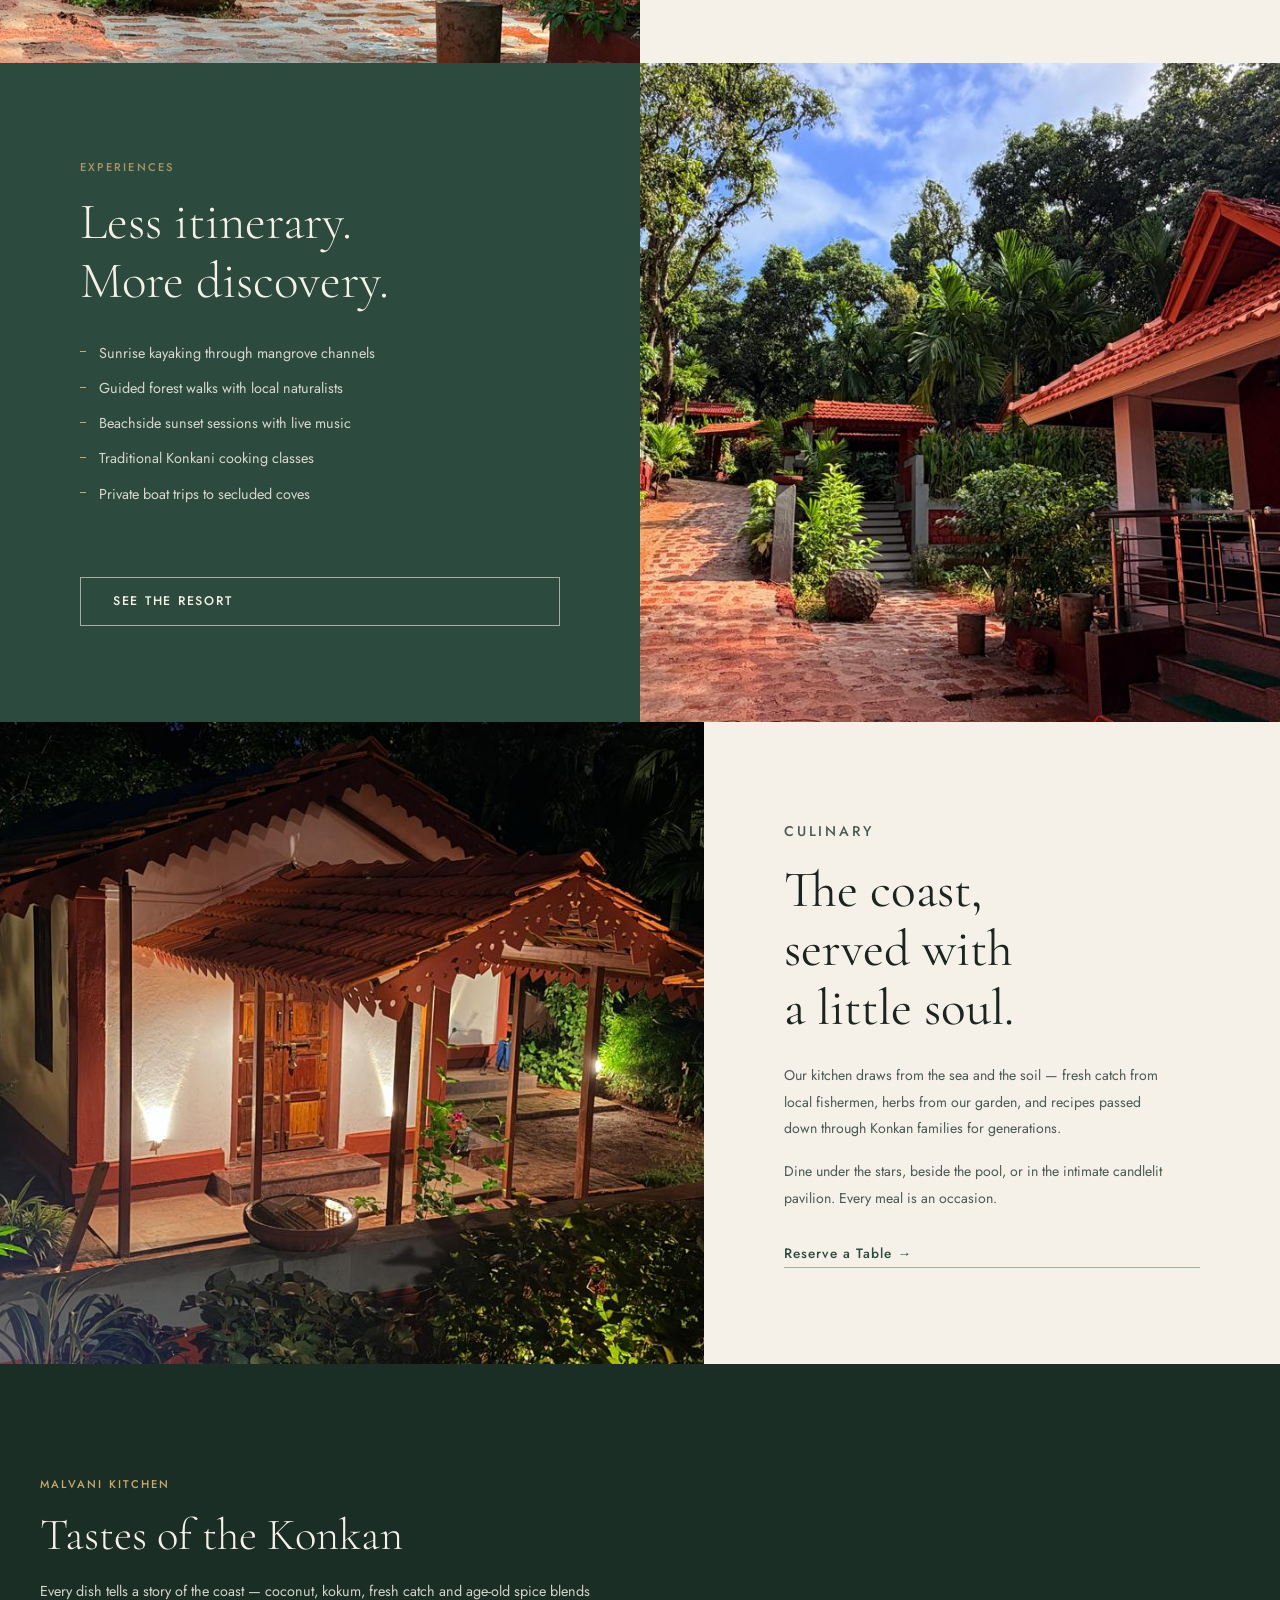
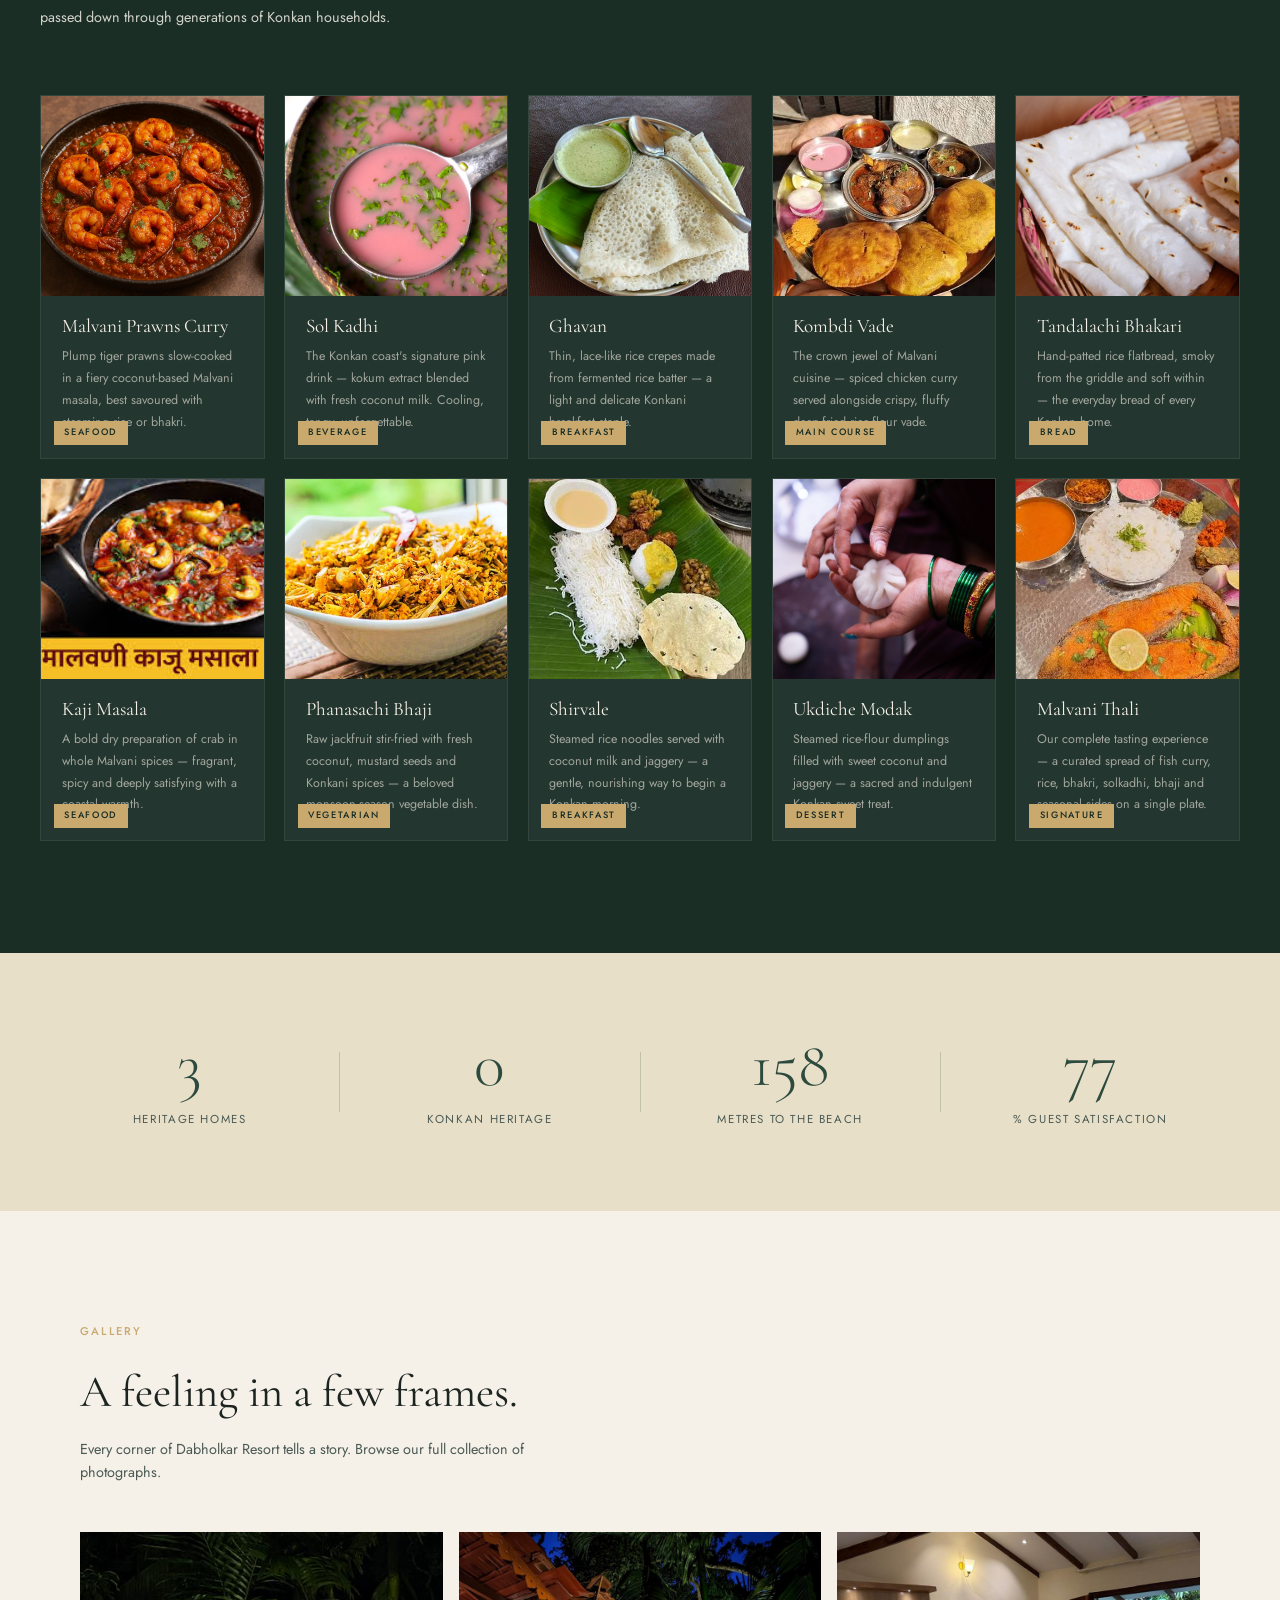
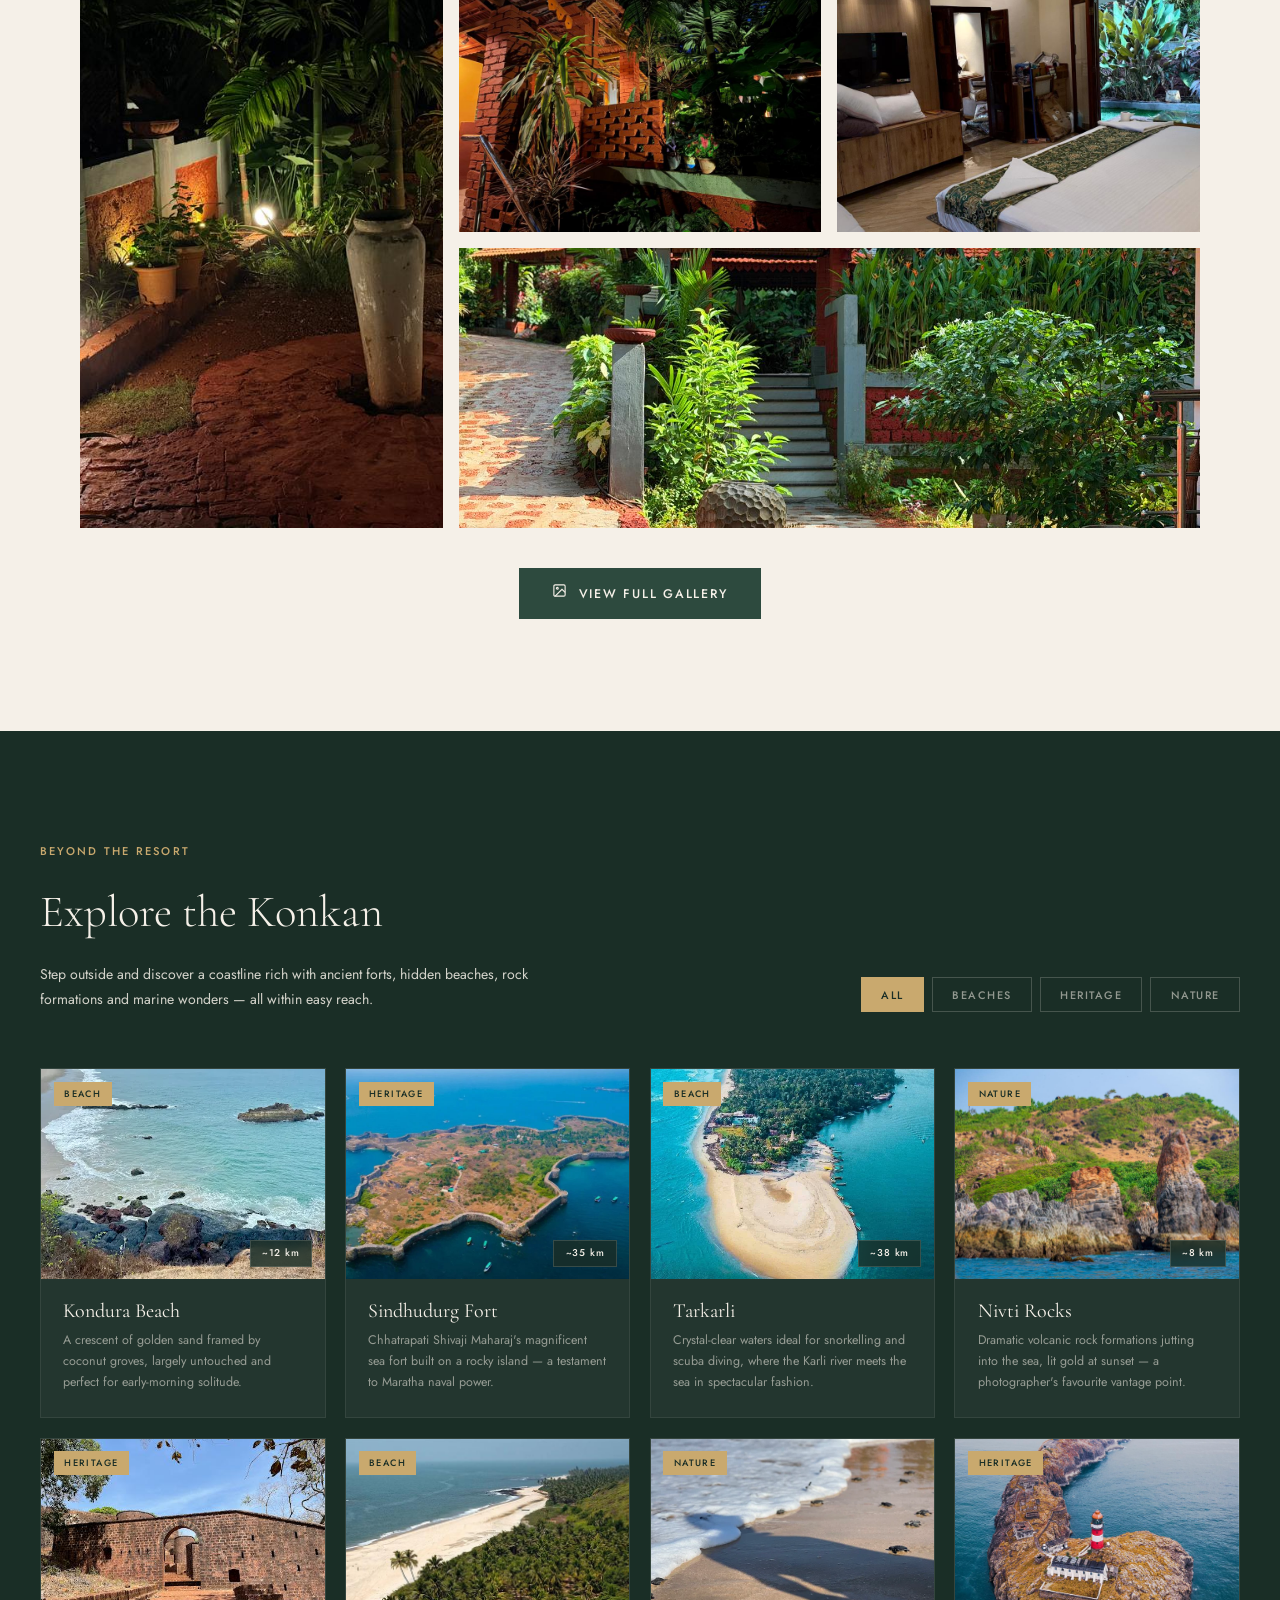
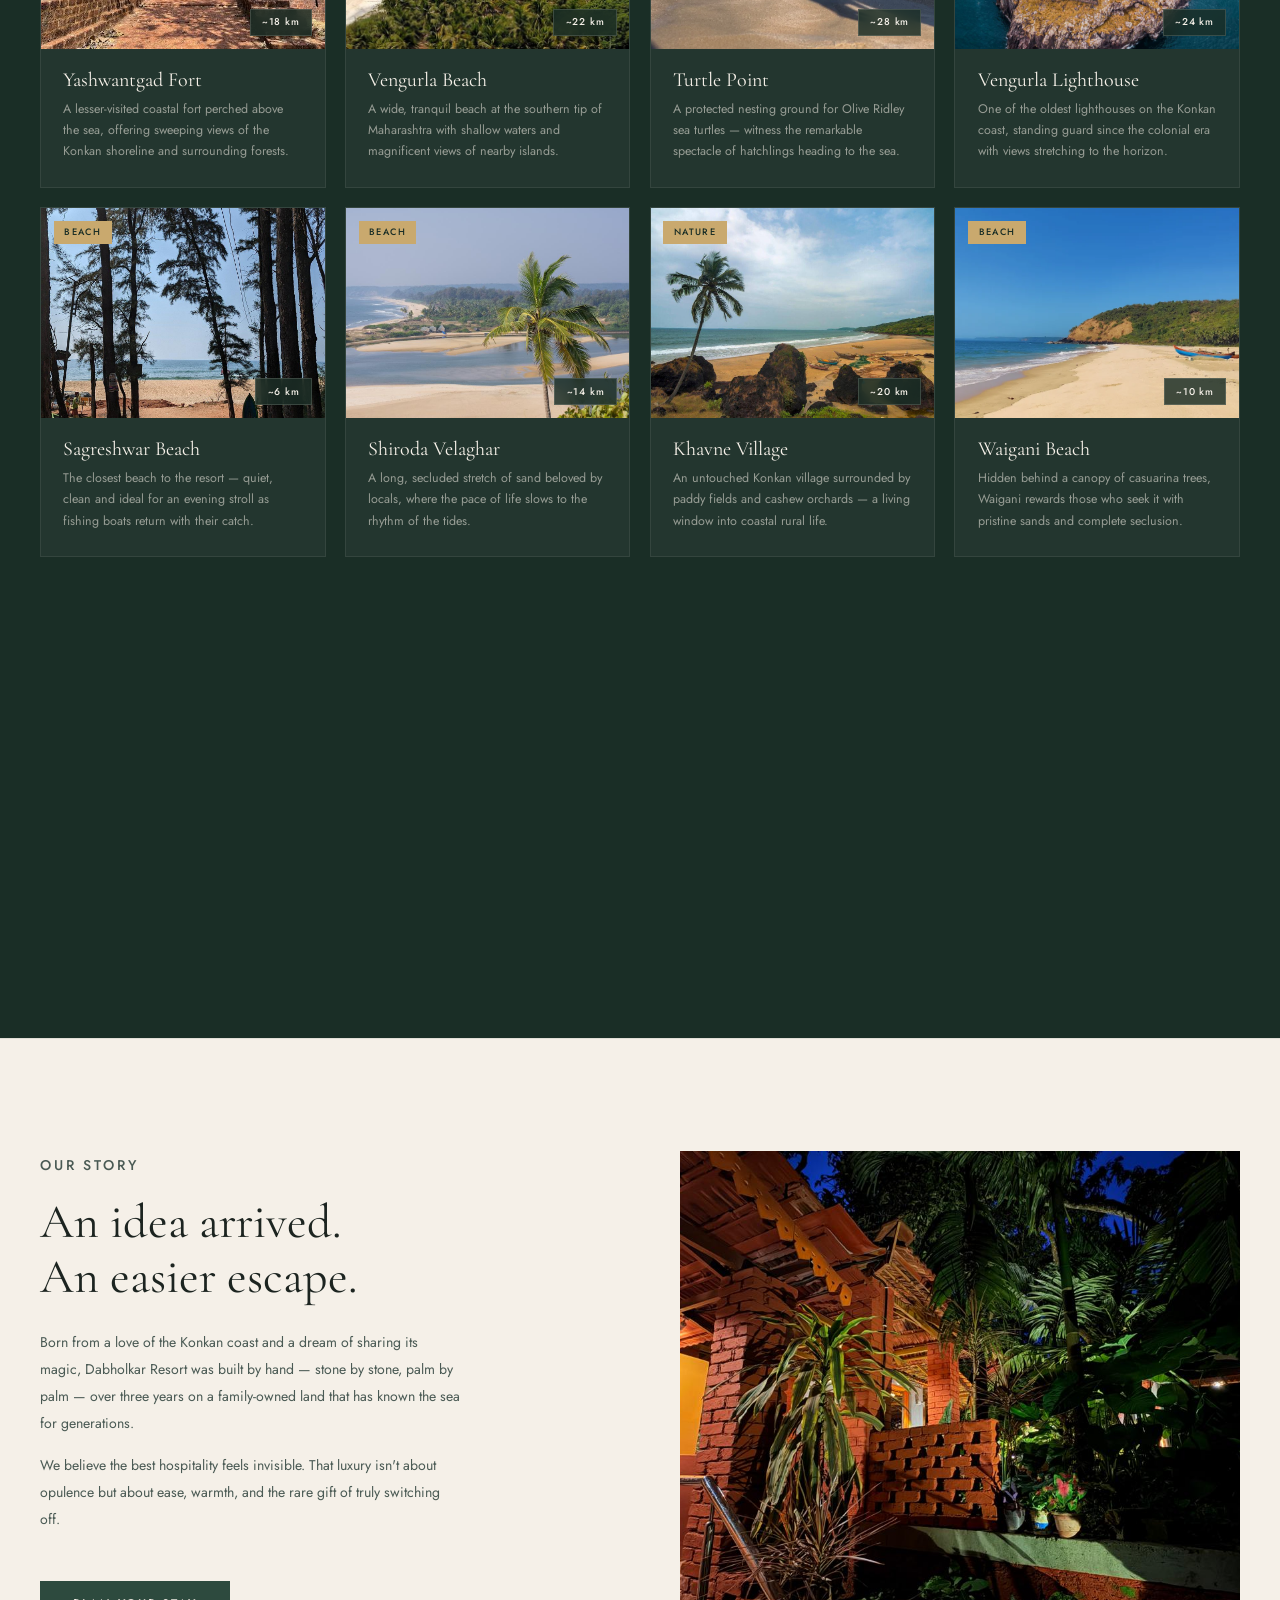
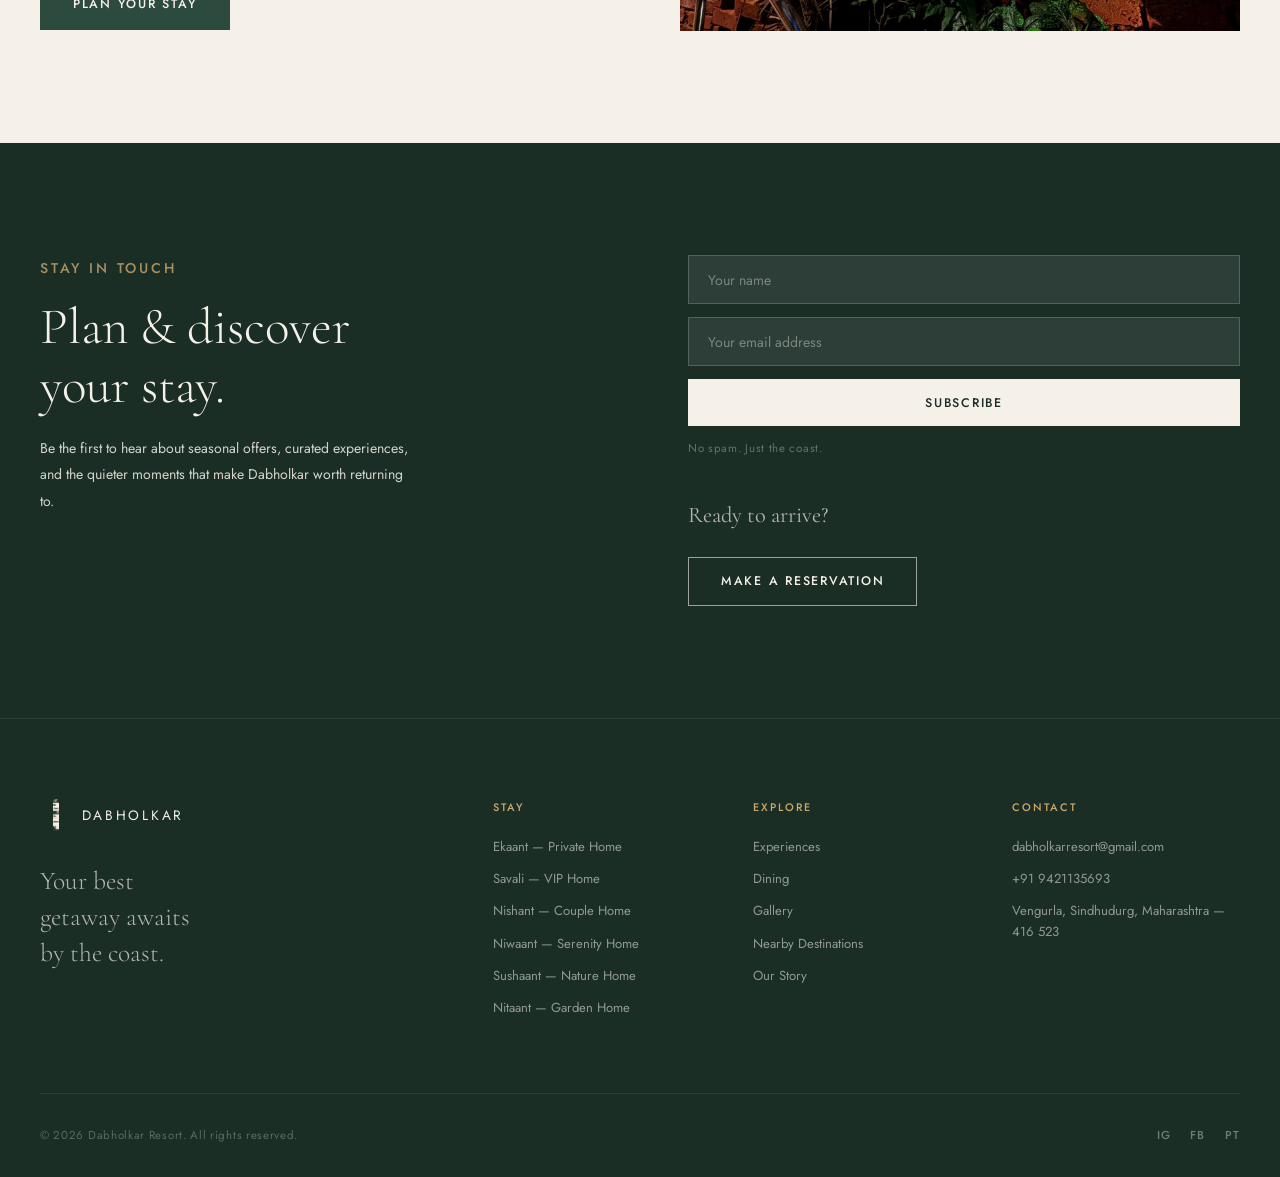
==== commit 8c1d3858: "Add Google Analytics (G-6J1GPN3F82) to all pages" ====
--- a/index.html
+++ b/index.html
@@ -1,6 +1,14 @@
 <!DOCTYPE html>
 <html lang="en">
 <head>
+  <!-- Google tag (gtag.js) -->
+  <script async src="https://www.googletagmanager.com/gtag/js?id=G-6J1GPN3F82"></script>
+  <script>
+    window.dataLayer = window.dataLayer || [];
+    function gtag(){dataLayer.push(arguments);}
+    gtag('js', new Date());
+    gtag('config', 'G-6J1GPN3F82');
+  </script>
   <!-- Google Tag Manager -->
   <script>(function(w,d,s,l,i){w[l]=w[l]||[];w[l].push({'gtm.start':
   new Date().getTime(),event:'gtm.js'});var f=d.getElementsByTagName(s)[0],
